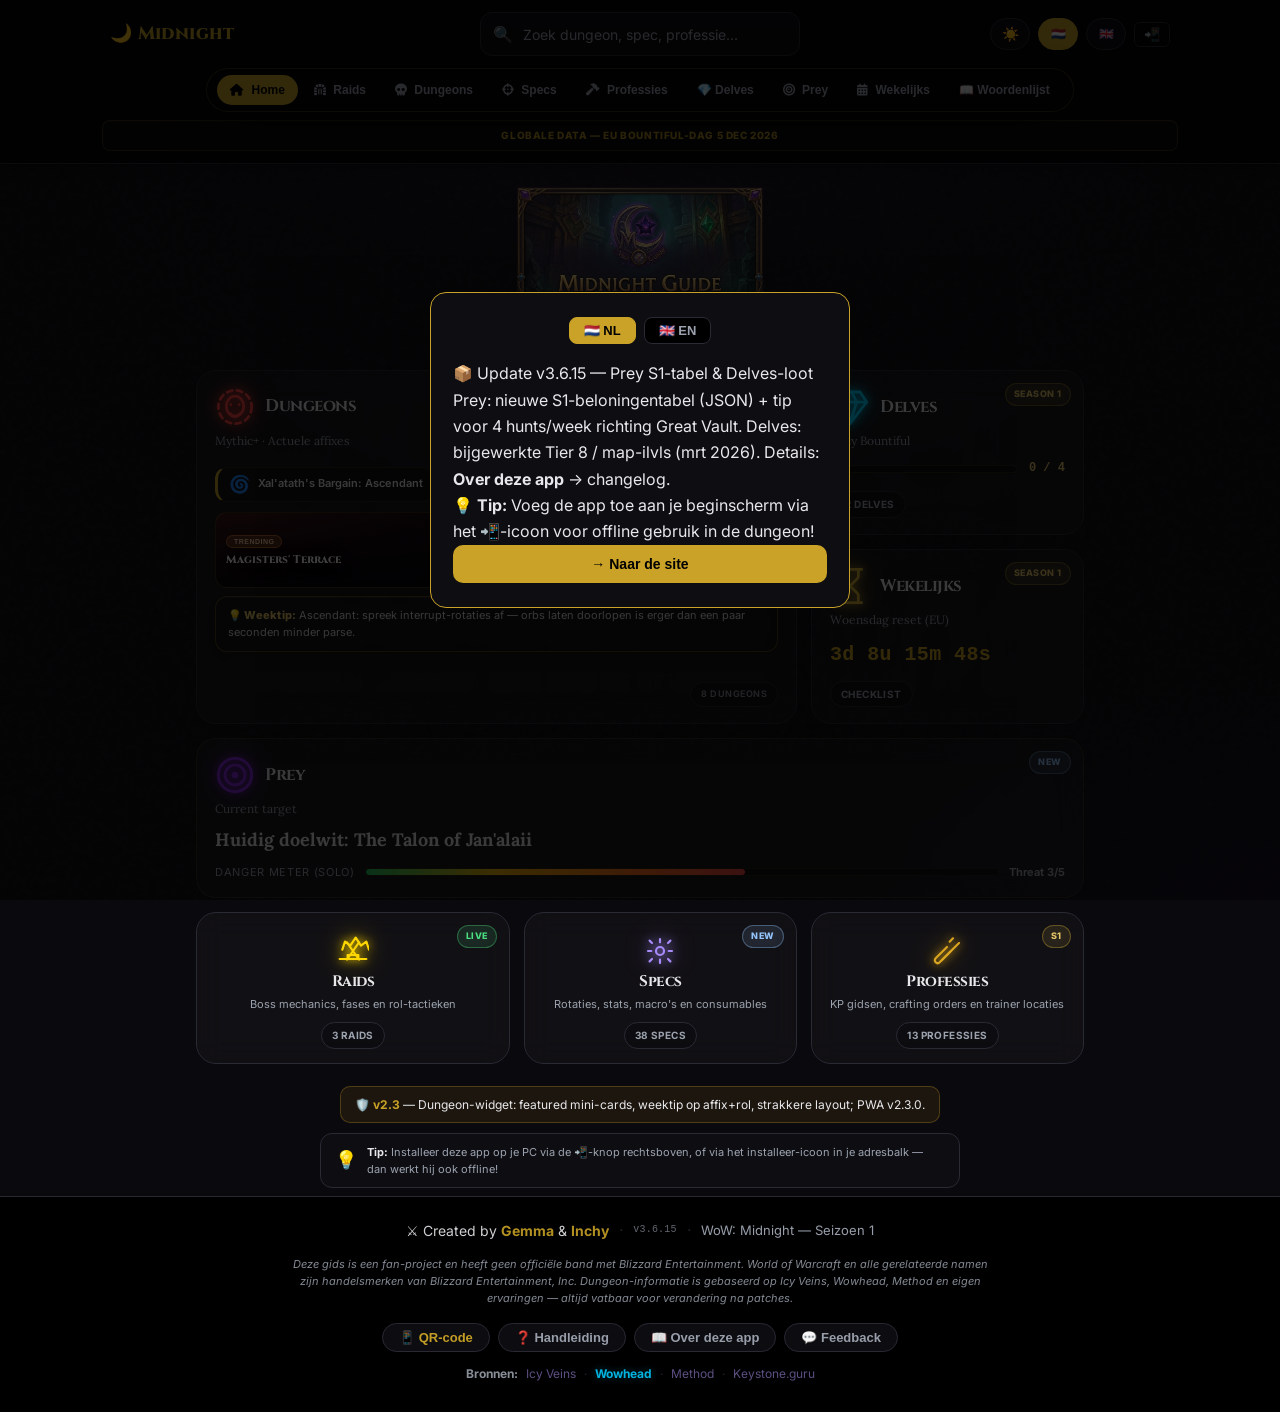
==== index.html @ ebdfad02 "prey en delves update" ====
<!DOCTYPE html>
<html lang="nl">
<head>
<meta charset="UTF-8">
<meta name="viewport" content="width=device-width, initial-scale=1.0">
<meta name="theme-color" content="#050508" id="meta-theme-color">
<title>WoW: Midnight Guide — Season 1</title>
<link rel="manifest" href="manifest.json">
<link rel="icon" href="icons/favicon.ico" type="image/x-icon">
<meta name="mobile-web-app-capable" content="yes">
<meta name="apple-mobile-web-app-capable" content="yes">
<meta name="apple-mobile-web-app-status-bar-style" content="black-translucent">
<meta name="apple-mobile-web-app-title" content="Dungeon Guide">
<link rel="apple-touch-icon" href="icons/icon-192.png">
<link rel="preconnect" href="https://fonts.googleapis.com">
<link rel="preconnect" href="https://fonts.gstatic.com" crossorigin>
<link href="https://fonts.googleapis.com/css2?family=Cinzel:wght@500;600;700&family=Inter:wght@400;500;600;700;800&family=Lora:ital,wght@0,500;0,600;1,500&display=swap" rel="stylesheet">
  <link rel="stylesheet" href="https://cdnjs.cloudflare.com/ajax/libs/font-awesome/6.0.0/css/all.min.css">
  <link rel="stylesheet" href="style.css?v=3.6.15">
  <style>
    /* Mythic BiS / verified consumables: altijd epic-paars (zelfs als DB zeldzaamheid groen/blauw is) */
    .bis-wowhead-track {
      color: #a335ee !important;
      text-shadow: 0 0 8px rgba(163, 53, 238, 0.5) !important;
      font-weight: 800 !important;
      text-decoration: none !important;
    }
    .bis-wowhead-track *:not(img):not(svg):not(video) {
      color: #a335ee !important;
    }
    .bis-table a[data-wowhead],
    .bis-verified-table a[data-wowhead],
    .cons-card--verified a[data-wowhead] {
      color: #a335ee !important;
      text-shadow: 0 0 8px rgba(163, 53, 238, 0.5) !important;
      font-weight: 800 !important;
      text-decoration: none !important;
    }
    /* Tooltip: zeldzame/uncommon titelkleur →zelfde epic (Mythic-track weergave) */
    #wowhead-tooltip .q,
    #wowhead-tooltip .q0,
    #wowhead-tooltip .q1,
    #wowhead-tooltip .q2,
    #wowhead-tooltip .q3 {
      color: #a335ee !important;
    }
  </style>
  <script>const whTooltips = {colorLinks: false, iconizeLinks: false, renameLinks: true};</script>
  <script src="https://wowjs.wowhead.com/widgets/power.js"></script>
</head>
<body>

<!-- PWA Install Modal -->
<div id="pwa-modal" onclick="if(event.target===this)closePwaModal()">
  <div id="pwa-modal-inner">
    <button id="pwa-modal-close" onclick="closePwaModal()">×</button>
    <div id="pwa-modal-title">📲 Installeer als app</div>
    <div id="pwa-modal-sub" id="pwa-modal-sub"></div>
    <div id="pwa-steps"></div>
    <button id="pwa-install-btn" onclick="pwaTrigger()">Installeer</button>
  </div>
</div>

<header id="site-header" class="site-header-sticky site-header-v2">
  <div class="header-inner header-inner-main">
    <a href="#" class="header-logo font-display" onclick="setMode('home');return false">🌙 Midnight</a>
    <div class="header-search-wrap header-search-compact" onclick="openSearch()" role="button" tabindex="0" aria-label="Search">
      <span class="header-search-icon">🔍</span>
      <span class="header-search-placeholder" id="header-search-placeholder">Search dungeon, spec, profession...</span>
    </div>
    <div class="header-actions">
      <button id="back-btn" onclick="goHome()">←</button>
      <button type="button" id="spec-btn" onclick="openSpecModal()">⚙ <span class="spec-btn-text">Kies spec</span></button>
      <button type="button" id="theme-toggle" class="theme-btn" onclick="toggleTheme()" title="Dark / Light" aria-label="Dark / Light theme">☀️</button>
      <button type="button" class="lang-btn active" onclick="setLang('nl')">🇳🇱</button>
      <button type="button" class="lang-btn" onclick="setLang('en')">🇬🇧</button>
      <button type="button" class="pwa-header-btn" id="pwa-header-btn" onclick="openPwaModal()" title="Installeer als app">📲</button>
    </div>
  </div>
  <div class="header-pill-wrap" id="header-pill-wrap">
    <nav class="mode-tabs mode-tabs-pill" id="header-tabs-pill" aria-label="Hoofdmenu">
      <button class="mode-tab active" id="mode-tab-home" onclick="setMode('home')"><span id="tab-lbl-home">🌙 Home</span></button>
      <button class="mode-tab" id="mode-tab-raids" onclick="setMode('raids')"><span id="tab-lbl-raids">🏰 Raids</span></button>
      <button class="mode-tab" id="mode-tab-dungeons" onclick="setMode('dungeons')"><span id="tab-lbl-dungeons">⚔ Dungeons</span></button>
      <button class="mode-tab" id="mode-tab-specs" onclick="setMode('specs')"><span id="tab-lbl-specs">🎯 Specs</span></button>
      <button class="mode-tab" id="mode-tab-professions" onclick="setMode('professions')"><span id="tab-lbl-professions">🔨 Professies</span></button>
      <button class="mode-tab" id="mode-tab-delves" onclick="setMode('delves')"><span id="tab-lbl-delves">💎 Delves</span></button>
      <button class="mode-tab" id="mode-tab-prey" onclick="setMode('prey')"><span id="tab-lbl-prey">🎯 Prey</span></button>
      <button class="mode-tab" id="mode-tab-weekly" onclick="setMode('weekly')"><span id="tab-lbl-weekly">📅 Wekelijks</span></button>
      <button class="mode-tab" id="mode-tab-glossary" onclick="setMode('glossary')"><span id="tab-lbl-glossary">📖 Woordenlijst</span></button>
    </nav>
    <div class="header-sync-badge" id="header-sync-badge" role="status" aria-live="polite"></div>
  </div>
</header>

<main class="app-main-shell" id="app-main-shell">
<!-- ═══ LANDING SCREEN ═══ -->
<div id="landing-screen">
  <div class="landing-stars"></div>
  <div class="landing-hero landing-hero-compact">
    <img id="landing-logo" src="assets/midnight-logo-nl.png" alt="Midnight Guide" class="landing-logo-img landing-logo-mask" loading="lazy" width="320" height="120">
  </div>
  <p class="dashboard-tagline font-display" id="dashboard-tagline">Midnight · Seizoen 1</p>
  <div class="dashboard-bento" id="dashboard-bento">
    <article class="dash-widget dash-w-dungeons lc-dungeons" onclick="setMode('dungeons')" role="button" tabindex="0">
      <span class="status-badge status-badge--live">LIVE</span>
      <div class="dash-widget-head">
        <span class="dash-widget-icon dash-icon-accent-dungeons" aria-hidden="true"><span class="dash-icon-float"><svg class="dash-icon-svg" viewBox="0 0 24 24" fill="none" xmlns="http://www.w3.org/2000/svg"><g stroke="currentColor" stroke-width="1.65" stroke-linecap="round" stroke-linejoin="round"><circle cx="12" cy="12" r="10" stroke-dasharray="3.2 2.8"/><ellipse cx="12" cy="11.5" rx="5.2" ry="6"/><path d="M9.5 10.5h.01M14.5 10.5h.01"/><path d="M9 16c.85 1.15 1.85 1.75 3 1.75s2.15-.6 3-1.75"/></g></svg></span></span>
        <h3 class="dash-widget-title font-display" id="dash-title-dungeons">Dungeons</h3>
      </div>
      <p class="dash-widget-kicker" id="dash-kicker-dungeons">Mythic+ · Actuele affixes</p>
      <div class="dash-affix-chips" id="dash-mplus-affixes"></div>
      <div class="dungeon-quick-access" id="dungeon-quick-access" onclick="event.stopPropagation()" role="presentation"></div>
      <div class="dungeon-weekly-pro-tip-glass" id="dungeon-weekly-pro-tip-wrap" onclick="event.stopPropagation()">
        <p class="dungeon-weekly-pro-tip" id="dungeon-weekly-pro-tip"></p>
      </div>
      <div class="dash-widget-footer-row">
        <span class="dash-widget-cta dash-widget-cta--secondary" id="lc-count-dungeons">8 dungeons</span>
      </div>
    </article>
    <article class="dash-widget dash-w-delves lc-delves" onclick="setMode('delves')" role="button" tabindex="0">
      <span class="status-badge status-badge--season">Season 1</span>
      <div class="dash-widget-head">
        <span class="dash-widget-icon dash-icon-accent-delves" aria-hidden="true"><span class="dash-icon-float"><svg class="dash-icon-svg" viewBox="0 0 24 24" fill="none" xmlns="http://www.w3.org/2000/svg"><path d="M6 3h12l4 6-10 13L2 9l4-6Z" stroke="currentColor" stroke-width="1.65" stroke-linecap="round" stroke-linejoin="round"/><path d="M11 3 8 9l4 13 4-13-3-6M2 9h20" stroke="currentColor" stroke-width="1.65" stroke-linecap="round" stroke-linejoin="round"/></svg></span></span>
        <h3 class="dash-widget-title font-display" id="dash-title-delves">Delves</h3>
      </div>
      <p class="dash-widget-kicker" id="dash-kicker-delves">Daily Bountiful</p>
      <div class="dash-progress-wrap" aria-label="Bountiful keys today">
        <div class="dash-progress-bar"><div class="dash-progress-fill" id="dash-bountiful-fill" style="width:0%"></div></div>
        <div class="dash-progress-label mono" id="dash-bountiful-label">0 / 4</div>
      </div>
      <span class="dash-widget-cta" id="lc-count-delves">12 Delves</span>
    </article>
    <article class="dash-widget dash-w-weekly lc-weekly" onclick="setMode('weekly')" role="button" tabindex="0">
      <span class="status-badge status-badge--season">Season 1</span>
      <div class="dash-widget-head">
        <span class="dash-widget-icon dash-icon-accent-weekly" aria-hidden="true"><span class="dash-icon-float"><svg class="dash-icon-svg" viewBox="0 0 24 24" fill="none" xmlns="http://www.w3.org/2000/svg"><path d="M5 22h14M5 2h14M17 22v-4.17a2 2 0 0 0-.59-1.42L12 12 7.59 16.41A2 2 0 0 0 7 17.83V22M7 2v4.17a2 2 0 0 0 .59 1.42L12 12l4.41-4.41A2 2 0 0 0 17 6.17V2" stroke="currentColor" stroke-width="1.65" stroke-linecap="round" stroke-linejoin="round"/></svg></span></span>
        <h3 class="dash-widget-title font-display" id="dash-title-weekly">Wekelijks</h3>
      </div>
      <p class="dash-widget-kicker" id="dash-kicker-weekly">Woensdag reset (EU)</p>
      <div class="dash-countdown mono" id="dash-weekly-countdown" aria-live="polite">—</div>
      <span class="dash-widget-cta" id="lc-count-weekly">Checklist</span>
    </article>
    <article class="dash-widget dash-w-prey lc-prey" onclick="setMode('prey')" role="button" tabindex="0">
      <span class="status-badge status-badge--new">NEW</span>
      <div class="dash-widget-head">
        <span class="dash-widget-icon dash-icon-accent-prey" aria-hidden="true"><span class="dash-icon-float"><svg class="dash-icon-svg" viewBox="0 0 24 24" fill="none" xmlns="http://www.w3.org/2000/svg"><circle cx="12" cy="12" r="10" stroke="currentColor" stroke-width="1.65"/><circle cx="12" cy="12" r="6" stroke="currentColor" stroke-width="1.65"/><circle cx="12" cy="12" r="2" fill="currentColor" stroke="none"/></svg></span></span>
        <h3 class="dash-widget-title font-display" id="dash-title-prey">Prey</h3>
      </div>
      <p class="dash-widget-kicker" id="dash-kicker-prey">Huidig doelwit</p>
      <div class="dash-prey-target" id="dash-prey-target-name">—</div>
      <div class="dash-prey-meter-wrap">
        <span class="dash-prey-meter-lbl" id="dash-prey-danger-lbl">Dreiging</span>
        <div class="dash-prey-meter"><div class="dash-prey-meter-fill prey-danger-fill" id="dash-prey-danger-fill" style="width:0%"></div></div>
        <span class="dash-prey-meter-val" id="dash-prey-danger-val">—</span>
      </div>
    </article>
    <article class="dash-widget dash-w-link dash-w-raids lc-raids" onclick="setMode('raids')" role="button" tabindex="0">
      <span class="status-badge status-badge--live">LIVE</span>
      <span class="dash-widget-icon sm dash-icon-accent-raids" aria-hidden="true"><span class="dash-icon-float"><svg class="dash-icon-svg" viewBox="0 0 24 24" fill="none" xmlns="http://www.w3.org/2000/svg"><path d="M7.5 18.5 16.5 5.5M16.5 18.5 7.5 5.5" stroke="currentColor" stroke-width="1.45" stroke-linecap="round"/><path d="M2 18h20" stroke="currentColor" stroke-width="1.65" stroke-linecap="round"/><path d="M4 11 6 5l4 3 4-6 4 6 4-3 2 6" stroke="currentColor" stroke-width="1.65" stroke-linecap="round" stroke-linejoin="round"/><path d="M8 18v-3h8v3" stroke="currentColor" stroke-width="1.65" stroke-linecap="round" stroke-linejoin="round"/></svg></span></span>
      <h3 class="dash-widget-title font-display sm" id="lc-title-raids">Raids</h3>
      <p class="dash-widget-desc" id="lc-desc-raids">Boss mechanics</p>
      <span class="dash-widget-cta sm" id="lc-count-raids">3 raids</span>
    </article>
    <article class="dash-widget dash-w-link dash-w-specs lc-specs" onclick="setMode('specs')" role="button" tabindex="0">
      <span class="status-badge status-badge--new">NEW</span>
      <span class="dash-widget-icon sm dash-icon-accent-specs" aria-hidden="true"><span class="dash-icon-float"><svg class="dash-icon-svg" viewBox="0 0 24 24" fill="none" xmlns="http://www.w3.org/2000/svg"><path d="M12 3v2.5M12 18.5V21M4.2 4.2l1.8 1.8M18 18l1.8 1.8M3 12h2.5M18.5 12H21M4.2 19.8l1.8-1.8M18 6l1.8-1.8" stroke="currentColor" stroke-width="1.65" stroke-linecap="round"/><circle cx="12" cy="12" r="3" stroke="currentColor" stroke-width="1.65"/></svg></span></span>
      <h3 class="dash-widget-title font-display sm" id="lc-title-specs">Specs</h3>
      <p class="dash-widget-desc" id="lc-desc-specs">Rotaties &amp; BiS</p>
      <span class="dash-widget-cta sm" id="lc-count-specs">38 specs</span>
    </article>
    <article class="dash-widget dash-w-link dash-w-prof lc-professions" onclick="setMode('professions')" role="button" tabindex="0">
      <span class="status-badge status-badge--season">S1</span>
      <span class="dash-widget-icon sm dash-icon-accent-prof" aria-hidden="true"><span class="dash-icon-float"><svg class="dash-icon-svg" viewBox="0 0 24 24" fill="none" xmlns="http://www.w3.org/2000/svg"><path d="m15 12-8.5 8.5a2.12 2.12 0 1 1-3-3L12 9" stroke="currentColor" stroke-width="1.65" stroke-linecap="round" stroke-linejoin="round"/><path d="M18 9 8 19M21 6l-3 3M16.5 2.5 14 5" stroke="currentColor" stroke-width="1.65" stroke-linecap="round" stroke-linejoin="round"/></svg></span></span>
      <h3 class="dash-widget-title font-display sm" id="lc-title-professions">Professies</h3>
      <p class="dash-widget-desc" id="lc-desc-professions">KP &amp; trainers</p>
      <span class="dash-widget-cta sm" id="lc-count-professions">13 professies</span>
    </article>
  </div>
  <div class="landing-news" id="landing-news">🛡️ <strong>v2.3</strong> — Dungeon-widget: featured mini-cards, weektip op affix+rol; PWA v2.3.0.</div>
  <div class="landing-tip">
    <span class="landing-tip-icon">💡</span>
    <div class="landing-tip-text" id="landing-tip-text"><strong>Tip:</strong> Installeer deze app op je PC via de 📲-knop rechtsboven, of via het installeer-icoon in je adresbalk — dan werkt hij ook offline!</div>
  </div>
  <p class="landing-credits" id="landing-credits">Gemaakt door Inchy & Gemma · WoW: Midnight · Niet officieel</p>
  <div id="home-action-bar">
    <button id="home-qr-btn" onclick="toggleQR()">📱 QR-code</button>
    <button id="home-help-btn" onclick="openHelp()">❓ Handleiding</button>
    <button id="home-about-btn" onclick="openAbout()">📖 Over deze app</button>
    <button id="home-feedback-btn" onclick="openFeedback()">💬 Feedback</button>
  </div>
</div>

<div id="home-screen">
  <div class="hero">
    <div class="hero-eyebrow" id="hero-eyebrow">World of Warcraft: Midnight — Seizoen 1</div>
    <h1 class="hero-title">Dungeon<br><span id="hero-title-span">Gids</span></h1>
    <p class="hero-sub" id="hero-sub">Kies je dungeon — bosses, rollen &amp; routeplanner</p>
  </div>
  <div class="section-label section-label-mplus"><h2 id="s1-label">⚔ Seizoen 1 Mythic+</h2></div>
  <div class="dungeon-grid dungeon-grid-mplus" id="mplus-grid"></div>
  <div class="section-label section-label-normal"><h2 id="norm-label">📖 Alleen Normal</h2></div>
  <div class="dungeon-grid" id="normal-grid"></div>
</div>

<!-- ════════════ PROFESSIONS SCREEN ════════════ -->
<div id="prof-screen" class="section-surface section-surface--amber">
  <div class="prof-hero">
    <div class="prof-hero-title" id="prof-hero-title">Professies — <span>Midnight</span></div>
    <div class="prof-hero-sub" id="prof-hero-sub">Kies een professie om de gids te openen</div>
  </div>
  <div class="prof-grid" id="prof-grid"></div>

  <div id="prof-detail">
    <button class="pdet-back" id="pdet-back-btn" onclick="showProfGrid()">← Terug</button>
    <div class="pdet-header">
      <div class="pdet-icon" id="pdet-icon"></div>
      <div class="pdet-name" id="pdet-name"></div>
      <div class="pdet-meta" id="pdet-meta"></div>
      <div class="pdet-lore" id="pdet-lore"></div>
      <div class="pdet-ratings" id="pdet-ratings"></div>
    </div>
    <div class="pdet-tabs-wrapper"><div class="pdet-tabs">
        <button class="pdet-tab active" id="pdet-tab-guide" onclick="switchProfTab(this,'ptab-guide')" style="display:none;">📖 Gids & KP</button>
        <button class="pdet-tab" onclick="switchProfTab(this,'ptab-trainer')">📍 Trainer</button>
        <button class="pdet-tab" onclick="switchProfTab(this,'ptab-specs')">🌳 Specs</button>
        <button class="pdet-tab" onclick="switchProfTab(this,'ptab-items')">⚒️ Items</button>
        <button class="pdet-tab" onclick="switchProfTab(this,'ptab-orders')">📜 Orders</button>
      </div></div>
    <div class="pdet-panel visible" id="ptab-guide">
          <div id="prof-guide-content" class="prof-guide-container" style="padding: 20px; border-radius: 12px; margin-top: 10px; color: var(--text);"></div>
          <div id="kp-gids-container" style="margin-top: 20px; padding: 0 20px;"></div>
          <div id="kp-bronnen-container" style="margin-top: 20px; padding: 0 20px; margin-bottom: 40px;"></div>
        </div>
      <div class="pdet-panel" id="ptab-trainer"></div>
      <div class="pdet-panel" id="ptab-specs"></div>
      <div class="pdet-panel" id="ptab-items"></div>
      <div class="pdet-panel" id="ptab-orders"></div>
              
      </div>
  </div>
</div>

<div class="specs-screen">
  <div id="spec-grid-view">
    <div style="padding:14px 12px 4px">
      <h2 style="font-family:'Inter', sans-serif;color:var(--gold);font-size:17px;margin-bottom:4px">🎯 Spec Gids</h2>
      <p id="spec-grid-sub" style="font-size:12px;color:var(--muted)">Kies een spec voor rotatie, stats, cooldowns en tips.</p>
    </div>
    <div class="spec-grid" id="spec-grid"></div>
  </div>
  <div class="spec-detail" id="spec-detail-view">
    <div class="spec-hero" id="spec-hero"></div>
    <div class="spec-tabs" id="spec-tab-btns"></div>
    <div id="spec-tab-panels"></div>
  </div>
</div>

<div id="weekly-screen">
  <div class="weekly-header">
    <h2 id="weekly-title">📅 Weekly Checklist</h2>
    <div class="weekly-reset"><span id="weekly-reset-info">Reset elke woensdag · Volgende reset:</span> <span id="weekly-next-reset">—</span></div>
  </div>
  <button class="wat-nu-btn" id="wat-nu-btn" onclick="toggleWatNu()">⚡ Wat doe ik eerst?</button>
  <div class="wat-nu-panel" id="wat-nu-panel"></div>
  <div class="weekly-progress">
    <div class="weekly-progress-bar"><div class="weekly-progress-fill" id="weekly-progress-fill" style="width:0%"></div></div>
    <div class="weekly-progress-label" id="weekly-progress-label">0 / 0</div>
  </div>
  <div id="weekly-list"></div>
  <button class="weekly-reset-btn" onclick="weeklyResetAll()">↺ Alles resetten</button>
</div>
<div id="detail-screen">
  <div class="detail-hero">
    <div class="detail-hero-inner">
      <div class="tldr-block" id="detail-tldr">
        <div class="tldr-label" id="detail-tldr-label">🎯 Sneloverzicht</div>
        <div class="tldr-content" id="d-tldr"></div>
      </div>
      <div class="detail-eyebrow" id="d-eyebrow"></div>
      <h2 class="detail-title" id="d-title"></h2>
      <div class="detail-meta" id="d-meta"></div>
      <p class="detail-lore" id="d-lore"></p>
    </div>
  </div>
  <div class="tabs-wrap">
    <div class="tabs">
      <button class="tab-btn active" id="tab-btn-overview" onclick="switchTab('overview',event)">Overzicht</button>
      <button class="tab-btn" id="tab-btn-bosses" onclick="switchTab('bosses',event)">Bosses</button>
      <button class="tab-btn" id="tab-btn-route" onclick="switchTab('route',event)">Routeplanner</button>
    </div>
  </div>
  <div id="tab-overview" class="tab-content active"><div class="content-wrap" id="overview-content"></div></div>
  <div id="tab-bosses"   class="tab-content"><div class="content-wrap" id="bosses-content"></div></div>
  <div id="tab-route"    class="tab-content"><div class="content-wrap" id="route-content"></div></div>
</div>


<div id="raids-screen">
  <div class="content-wrap" style="padding-top:12px">
    <div class="raids-hero">
      <div class="raids-hero-title">🏰 Raids</div>
      <div class="raids-hero-sub" id="raids-hero-sub">Season 1 — Midnight</div>
    </div>
    <div id="raids-content"></div>
  </div>
</div>

<!-- ══ DELVES SCREEN ══ -->
<div id="delves-screen" style="display:none">
  <div class="content-wrap section-surface section-surface--azure" style="padding-top:12px;padding-bottom:48px;max-width:900px;margin:0 auto">
    <div id="delves-content"></div>
  </div>
</div>

<!-- ══ GLOSSARY SCREEN ══ -->

  <!-- 🎯🎯🎯 PREY SCREEN 🎯🎯🎯 -->
  <div id="prey-screen" class="prey-screen-shell section-surface section-surface--void" style="display:none">
    <div class="prof-guide-container prey-guide-panel">
      <h2 style="font-family: 'Inter', sans-serif; color: var(--gold); text-align: center; margin-bottom: 8px; font-size: clamp(20px, 5vw, 28px);" id="prey-title">Het Prey Systeem</h2>
      <p id="prey-reset-countdown" class="prey-reset-countdown" aria-live="polite"></p>
      <p style="font-size: 14px; margin-bottom: 20px; text-align: center; color: var(--text);" id="prey-intro">Jaag op de gevaarlijkste doelwitten in Midnight. Een compleet stappenplan voor deze nieuwe solo-vriendelijke endgame activiteit.</p>

      <div id="prey-content"></div>
    </div>
  </div>
  
<div id="glossary-screen">
  <div class="content-wrap" style="padding-top:12px;padding-bottom:48px">
    <div class="affixes-hero">
      <div class="affixes-hero-title">📖 <span id="glossary-title">Woordenlijst</span></div>
      <div class="affixes-hero-sub" id="glossary-sub">WoW-begrippen uitgelegd voor beginners</div>
    </div>
    <div id="glossary-content"></div>
  </div>
</div>

</main>

<!-- ══ DATA FILES ══ -->
<script src="data/delves.js?v=3.6.15" defer></script>
<!-- Season 1 dungeons (split files) -->
<script src="data/dungeons/s1/windrunner_spire.js" defer></script>
<script src="data/dungeons/s1/magisters_terrace.js" defer></script>
<script src="data/dungeons/s1/maisara_caverns.js" defer></script>
<script src="data/dungeons/s1/nexus_point_xenas.js" defer></script>
<script src="data/dungeons/s1/algethar_academy.js" defer></script>
<script src="data/dungeons/s1/pit_of_saron.js" defer></script>
<script src="data/dungeons/s1/seat_of_the_triumvirate.js" defer></script>
<script src="data/dungeons/s1/skyreach.js" defer></script>
<script src="data/dungeons/s1/murder_row.js" defer></script>
<script src="data/dungeons/s1/the_blinding_vale.js" defer></script>
<script src="data/dungeons/s1/den_of_nalorakk.js" defer></script>
<script src="data/dungeons/s1/voidscar_arena.js" defer></script>
<script src="data/dungeons/s1/dungeons_bundle.js" defer></script>
<script src="data/dungeons/s1/season1_shared.js" defer></script>
<script src="data/raids/dreamrift.js" defer></script>
<script src="data/raids/voidspire.js" defer></script>
<script src="data/raids/march_on_queldanas.js" defer></script>
<script src="data/professions/skinning.js" defer></script>
<script src="data/professions/leatherworking.js" defer></script>
<script src="data/professions/mining.js" defer></script>
<script src="data/professions/herbalism.js" defer></script>
<script src="data/professions/alchemy.js" defer></script>
<script src="data/professions/blacksmithing.js" defer></script>
<script src="data/professions/enchanting.js" defer></script>
<script src="data/professions/engineering.js" defer></script>
<script src="data/professions/inscription.js" defer></script>
<script src="data/professions/jewelcrafting.js" defer></script>
<script src="data/professions/tailoring.js" defer></script>
<script src="data/professions/kp_sources.js" defer></script>
<script src="data/professions/kp_data.js" defer></script>
<script src="data/affixes.js" defer></script>
<script src="data/preyData.js?v=3.6.15" defer></script>
<script src="data/preyTargets.js?v=3.6.15" defer></script>
<script src="js/preyRotation.js?v=3.6.15" defer></script>
<script src="data/prey-day-ensure.js?v=3.6.15" defer></script>
<script src="data/help.js?v=3.6.15" defer></script>
<script src="data/specs/cons_bis_data.js" defer></script>
<script src="data/specs/bm_hunter.js" defer></script>
<script src="data/specs/mm_hunter.js" defer></script>
<script src="data/specs/ret_paladin.js" defer></script>
<script src="data/specs/frost_mage.js" defer></script>
<script src="data/specs/frost_dk.js" defer></script>
<script src="data/specs/arms_warrior.js" defer></script>
<script src="data/specs/fury_warrior.js" defer></script>
<script src="data/specs/havoc_dh.js" defer></script>
  <script src="data/specs/devourer_dh.js" defer></script>
<script src="data/specs/shadow_priest.js" defer></script>
<script src="data/specs/elemental_shaman.js" defer></script>
<script src="data/specs/balance_druid.js" defer></script>
<script src="data/specs/feral_druid.js" defer></script>
<script src="data/specs/guardian_druid.js" defer></script>
<script src="data/specs/restoration_druid.js" defer></script>
<script src="data/specs/affliction_warlock.js" defer></script>
<script src="data/specs/demonology_warlock.js" defer></script>
<script src="data/specs/destruction_warlock.js" defer></script>
<script src="data/specs/assassination_rogue.js" defer></script>
<script src="data/specs/outlaw_rogue.js" defer></script>
<script src="data/specs/subtlety_rogue.js" defer></script>
<script src="data/specs/brewmaster_monk.js" defer></script>
<script src="data/specs/mistweaver_monk.js" defer></script>
<script src="data/specs/windwalker_monk.js" defer></script>
<script src="data/specs/survival_hunter.js" defer></script>
<script src="data/specs/holy_paladin.js" defer></script>
<script src="data/specs/protection_paladin.js" defer></script>
<script src="data/specs/arcane_mage.js" defer></script>
<script src="data/specs/fire_mage.js" defer></script>
<script src="data/specs/blood_dk.js" defer></script>
<script src="data/specs/unholy_dk.js" defer></script>
<script src="data/specs/protection_warrior.js" defer></script>
<script src="data/specs/vengeance_dh.js" defer></script>
<script src="data/specs/discipline_priest.js" defer></script>
<script src="data/specs/holy_priest.js" defer></script>
<script src="data/specs/enhancement_shaman.js" defer></script>
<script src="data/specs/restoration_shaman.js" defer></script>
<script src="data/specs/devastation_evoker.js" defer></script>
<script src="data/specs/preservation_evoker.js" defer></script>
<script src="data/specs/augmentation_evoker.js" defer></script>
<script src="data/specs.js?v=3.6.15" defer></script>
<script src="data/midnight_bis_item_ids.js?v=3.6.15" defer></script>
<script src="data/specs/universal_bis_attach.js?v=3.6.15" defer></script>
<script src="data/professions/cooking.js" defer></script>
<script src="data/professions/fishing.js" defer></script>
<script src="js/constants.js?v=3.6.15" defer></script>
<script src="js/ui.js?v=3.6.15" defer></script>

<!-- ══ APP ══ -->
<script src="js/app.js?v=3.6.15" defer></script>

<footer id="site-footer">
  <div class="footer-inner">
    <div class="footer-credits">
      <span class="footer-made">⚔ Created by <strong>Gemma</strong> &amp; <strong>Inchy</strong></span>
      <span class="footer-dot">·</span>
      <span class="footer-version footer-version-display" id="version-display" aria-label="App version"></span>
      <span class="footer-dot">·</span>
      <span class="footer-version" id="footer-season">WoW: Midnight — Seizoen 1</span>
    </div>
    <div class="footer-disclaimer" id="footer-disclaimer">
      Deze gids is een fan-project en heeft geen officiële band met Blizzard Entertainment.
      World of Warcraft en alle gerelateerde namen zijn handelsmerken van Blizzard Entertainment, Inc.
      Dungeon-informatie is gebaseerd op Icy Veins, Wowhead, Method en eigen ervaringen —
      altijd vatbaar voor verandering na patches.
    </div>
    <div id="footer-btn-row">
      <button id="qr-btn" onclick="toggleQR()">📱 QR-code</button>
      <button id="help-btn" onclick="openHelp()">❓ Handleiding</button>
      <button id="about-btn" onclick="openAbout()">📖 Over deze app</button>
      <button id="feedback-btn" onclick="openFeedback()">💬 Feedback</button>
    </div>
    <div id="qr-popup">
      <div id="qr-canvas"></div>
      <div id="qr-url"></div>
      <span id="qr-close" onclick="toggleQR()">× sluiten</span>
    </div>
    <div class="footer-sources">
      <span id="footer-sources-label">Bronnen:</span>
      <a href="https://www.icy-veins.com" target="_blank">Icy Veins</a>
      <span>·</span>
      <a href="https://www.wowhead.com" target="_blank">Wowhead</a>
      <span>·</span>
      <a href="https://www.method.gg" target="_blank">Method</a>
      <span>·</span>
      <a href="https://keystone.guru" target="_blank">Keystone.guru</a>
    </div>
  </div>
</footer>

<div id="help-modal" onclick="if(event.target===this)closeHelp()">
  <div id="help-box">
    <h2 id="help-title">📖 Handleiding</h2>
    <div id="help-tab-bar" class="help-tab-bar" role="tablist" aria-label="Help"></div>
    <div id="help-tab-panels"></div>
    <button id="help-close" onclick="closeHelp()">✕ Sluiten</button>
  </div>
</div>

<div id="about-modal" onclick="if(event.target===this)closeAbout()">
  <div id="about-inner">
    <div id="about-header">
      <span id="about-title">⚔ Over deze app</span>
      <button id="about-close-x" onclick="closeAbout()">×</button>
    </div>
    <div id="about-content">
      <!-- rendered by renderAboutContent() -->
    </div>
  </div>
</div>

<div id="delve-detail-modal" onclick="if(event.target===this)closeDelveDetail()">
  <div id="delve-detail-inner">
    <div id="delve-detail-header">
      <span id="delve-detail-title"></span>
      <button id="delve-detail-close" onclick="closeDelveDetail()">×</button>
    </div>
    <div id="delve-detail-content"></div>
    <a id="delve-detail-wowhead" href="#" target="_blank" class="delves-delve-link">→ Wowhead</a>
  </div>
</div>

<div id="prey-detail-modal" onclick="if(event.target===this)closePreyDetail()" class="prey-modal">
  <div id="prey-detail-inner">
    <div id="prey-detail-header">
      <span id="prey-detail-title"></span>
      <button id="prey-detail-close" onclick="closePreyDetail()">×</button>
    </div>
    <div id="prey-detail-content"></div>
  </div>
</div>

<div id="spec-modal" onclick="if(event.target===this)closeSpecModal()">
  <div id="spec-modal-inner">
    <div id="spec-modal-header">
      <div>
        <div id="spec-modal-title">Choose your spec</div>
        <div id="spec-modal-subtitle">We'll adjust spell names to match your class</div>
      </div>
      <button id="spec-close-x" onclick="closeSpecModal()">×</button>
    </div>
    <div id="spec-class-grid" class="spec-class-grid"></div>
    <button id="spec-reset-btn" onclick="clearSpec()">× Clear spec</button>
  </div>
</div>

<!-- Dev Banner -->
<div id="dev-banner">
  <div id="dev-banner-inner">
    <div id="dev-banner-langs">
      <button class="dbn-lang" onclick="setBannerLang('nl')">🇳🇱 NL</button>
      <button class="dbn-lang" onclick="setBannerLang('en')">🇬🇧 EN</button>
    </div>
    <div id="dbn-title"></div>
    <div id="dbn-body"></div>
    <div id="dbn-tip"></div>
    <button id="dev-banner-close" onclick="closeBanner()">→ Naar de site</button>
  </div>
</div>

<!-- Feedback Modal -->
<div id="feedback-modal" onclick="if(event.target===this)closeFeedback()">
  <div id="feedback-inner">
    <button class="modal-close-x" onclick="closeFeedback()">×</button>
    <div id="feedback-title">💬 Feedback</div>
    <div id="feedback-sub"></div>
    <div style="margin-top:10px;display:flex;flex-direction:column;gap:8px">
      <a id="feedback-gh" href="https://docs.google.com/forms/d/e/1FAIpQLSe-KFixsrFQnFHYp12E9v4z-xWqpRuULSUYf58oOs8X85E6rQ/viewform" target="_blank" style="display:block;text-align:center;background:var(--gold);color:#000;padding:10px 18px;border-radius:8px;font-weight:700;text-decoration:none">📝 Feedback formulier (geen account nodig)</a>
      <a href="https://github.com/Huijting/midnight_guide/issues/new?title=Feedback" target="_blank" style="display:block;text-align:center;background:var(--panel);border:1px solid var(--border);color:var(--muted);padding:9px 18px;border-radius:8px;font-weight:700;text-decoration:none">🐙 GitHub issue (voor techneuten)</a>
    </div>
  </div>
</div><!-- ══════════════════════════════════════════ SEARCH OVERLAY ══ -->
<div id="search-overlay" class="search-overlay" onclick="closeSearchIfBg(event)">
  <div class="search-modal">
    <div class="search-input-row">
      <span class="search-icon-lbl">🔍</span>
      <input id="search-input" type="text" class="search-input" placeholder="Zoek dungeon, spec, professie..." autocomplete="off" oninput="doSearch(this.value)" onkeydown="searchKeyNav(event)">
      <button class="search-close-btn" onclick="closeSearch()">✕</button>
    </div>
    <div id="search-results" class="search-results"></div>
  </div>
</div>



  <div id="toast-notification" style="position:fixed; bottom:80px; left:50%; transform:translateX(-50%); background:var(--accent); color:#fff; padding:10px 20px; border-radius:8px; font-weight:bold; opacity:0; transition:opacity 0.3s; z-index:1001; pointer-events:none;">Gekopieerd!</div>
  <button id="back-to-top" onclick="window.scrollTo({top: 0, behavior: 'smooth'})" style="display:none; position:fixed; bottom:20px; right:20px; z-index:1000; background:var(--gold); color:#000; border:none; border-radius:50%; width:40px; height:40px; font-size:20px; cursor:pointer; box-shadow:0 4px 10px rgba(0,0,0,0.5); align-items:center; justify-content:center;">↑</button>
</body>
</html>
---- style.css ----
:root {
  /* ═══ VOID/MIDNIGHT STRICT DARK MODE ═══ */
  --tag-gear-bg:#2a1f00; --tag-gear-fg:#e8c040;
  --tag-rep-bg:#0a2a15; --tag-rep-fg:#3db86a;
  --tag-currency-bg:#0a1a2a; --tag-currency-fg:#6b9ef7;
  --tag-crafting-bg:#1a0f2a; --tag-crafting-fg:#a78bfa;
  --weekly-check-tick:#000;
  
  --bg: #0a090d;
  --font-display: 'Cinzel', Georgia, 'Times New Roman', serif;
  --deep: #000000;
  --panel: #0d0d12;
  --border: #2a2a35;
  
  --gold: #c9a227;
  --gold2: #e5c568;
  --accent: #6b5b95;
  
  --mplus:#d4a84b; --normal:#7a8aa8;
  --tank:#4a90d9; --heal:#3db86a; --dps:#e04060;
  /* WoW class colors (UI accents) */
  --class-deathknight: #c41f3b;
  --class-demonhunter: #a330c9;
  --class-druid: #ff7d0a;
  --class-evoker: #33937f;
  --class-hunter: #abd473;
  --class-mage: #3fc7eb;
  --class-monk: #00ff96;
  --class-paladin: #f48cba;
  --class-priest: #d6d6ff;
  --class-rogue: #fff569;
  --class-shaman: #0070de;
  --class-warlock: #8787ed;
  --class-warrior: #c79c6e;
  
  --text: #e8e8ec;
  --muted: #9ca3af;
  --silver: #b8b8c0;
  
  --head-bg: rgba(5, 5, 8, 0.97);
  --tab-bg: rgba(5, 5, 8, 0.98);
  --boss-hdr: #0a0a10;
  --boss-desc-bg: rgba(0,0,0,0.4);
  --boss-desc-col: #9ca3af;
  --tank-bg: rgba(74,144,217,0.08); --heal-bg: rgba(61,184,106,0.08); --dps-bg: rgba(224,64,96,0.08);
  --tip-bg: rgba(201, 162, 39, 0.08);
  --info-bg: var(--panel);
  --route-bg: var(--deep);
  
  --parchment-texture: none;
  --void-glow: 0 0 12px rgba(107, 91, 149, 0.2);
  --spacing: 1.5rem;
  --content-max: 1100px;
  --immersive-card-radius: 20px;
  --grid-gap-immersive: 20px;
  --prey-void-purple: #8a2be2;
  --delve-azure: #00d2ff;
  --prof-amber-glow: #f39c12;
  --danger-red: rgba(200, 50, 50, 0.42);
  --danger-red-border: rgba(255, 100, 100, 0.55);
}

  /* Light theme — toggled via body.light + localStorage theme */
  body.light {
    --weekly-check-tick: #111;
    --bg: #eef0f4;
    --deep: #e2e5ec;
    --panel: #ffffff;
    --border: #c5cad6;
    --gold: #7a6218;
    --gold2: #9a7f22;
    --accent: #5a4a78;
    --mplus: #a67c1a;
    --normal: #5c6b82;
    --tank: #2d6fb8;
    --heal: #2a9d5c;
    --dps: #c42d4a;
    --text: #12141a;
    --muted: #5c6370;
    --silver: #4a5060;
    --head-bg: rgba(255, 255, 255, 0.94);
    --tab-bg: rgba(248, 249, 252, 0.98);
    --boss-hdr: #f0f2f6;
    --boss-desc-bg: rgba(0, 0, 0, 0.05);
    --boss-desc-col: #4b5568;
    --tank-bg: rgba(74, 144, 217, 0.12);
    --heal-bg: rgba(61, 184, 106, 0.12);
    --dps-bg: rgba(224, 64, 96, 0.1);
    --tip-bg: rgba(180, 145, 40, 0.14);
    --info-bg: var(--panel);
    --route-bg: var(--deep);
    --void-glow: 0 0 10px rgba(90, 74, 120, 0.15);
  }

  /* Light mode — fix hardcoded “dark UI” surfaces & contrast */
  body.light .spec-hero {
    background: linear-gradient(135deg, #faf6ec, #eef1fa);
  }
  body.light .floor-tab-btn {
    background: var(--panel);
    border-color: var(--border);
    color: var(--muted);
  }
  body.light .floor-tab-btn:hover {
    background: var(--deep);
    color: var(--text);
  }
  body.light .floor-tab-btn.active {
    color: #1a1a22;
  }
  body.light #feedback-text {
    background: var(--deep);
  }
  body.light .bis-table-wowhead thead {
    background: var(--deep);
    color: var(--text);
    border-bottom: 1px solid var(--border);
  }
  body.light .kg-open-btn {
    background: linear-gradient(135deg, #e8ecf8, #dce4f4);
    border-color: rgba(45, 90, 158, 0.35);
    color: #1e4a8c;
  }
  body.light .kg-open-btn:hover {
    background: linear-gradient(135deg, #dce6fc, #d0daf8);
    color: #143a72;
    border-color: rgba(45, 90, 158, 0.55);
  }
  body.light .kg-open-btn .kg-sub {
    color: #3d5fa8;
  }
  body.light .map-legend {
    background: rgba(0, 0, 0, 0.04);
  }
  body.light .macro-code {
    background: var(--deep);
    color: #0f3d66;
    border-color: var(--border);
  }
  body.light .route-notice-link:hover {
    color: var(--text);
  }
  body.light .weekly-header h2 {
    text-shadow: none;
    animation: none;
  }
  body.light .rot-table td,
  body.light .stat-row,
  body.light .res-table td,
  body.light .bis-table td {
    border-bottom-color: var(--border);
  }
  body.light .bis-table-wowhead tbody tr {
    border-bottom-color: var(--border);
  }
  body.light .bis-table-wowhead tbody tr:hover {
    background: rgba(0, 0, 0, 0.03);
  }
  body.light .bis-version-tooltip {
    background: linear-gradient(180deg, #f6f7fb, #eceef4);
    border-color: var(--border);
    color: var(--text);
    box-shadow: 0 4px 20px rgba(0, 0, 0, 0.12);
  }
  body.light .delves-daily-keys-summary {
    color: #5a3d7a;
    text-shadow: none;
  }

  *,*::before,*::after{box-sizing:border-box;margin:0;padding:0}
  body{background:var(--bg);color:var(--text);font-family:'Inter',-apple-system,'Segoe UI',Helvetica,Arial,sans-serif;font-size:16px;line-height:1.65;min-height:100vh;overflow-x:hidden;transition:background-color .3s ease,color .3s ease,border-color .3s ease;-webkit-font-smoothing:antialiased;display:flex;flex-direction:column}
  .app-main-shell{flex:1 0 auto;width:100%;display:flex;flex-direction:column;min-width:0}

  
  /* Glassmorphism Panels */
  .dungeon-card, .prof-card, .weekly-progress, .weekly-cat-header, .vr-card, .role-panel, .boss-card, #spec-modal-inner, #pwa-modal-inner, #help-modal-inner, #about-modal-inner, .search-results, .wat-nu-panel {
    backdrop-filter: blur(12px);
    -webkit-backdrop-filter: blur(12px);
    box-shadow: 0 8px 32px rgba(0, 0, 0, 0.3);
  }

  /* ── HEADER (Sticky, Clean) ── */
  #site-header{position:sticky;top:0;z-index:100;background:var(--head-bg);backdrop-filter:blur(20px);-webkit-backdrop-filter:blur(20px);border-bottom:1px solid var(--border);box-shadow:0 2px 12px rgba(0,0,0,.4);display:flex;flex-direction:column;align-items:stretch;transition:background-color .3s ease,border-color .3s ease}
  .header-inner{max-width:var(--content-max);margin:0 auto;padding:12px 20px;display:flex;align-items:center;gap:12px;flex-wrap:wrap;width:100%;transition:background-color .3s ease}
  @media (min-width: 769px) {
    .header-inner{flex-wrap:nowrap}
    .header-inner.header-inner-main{
      display:grid;
      grid-template-columns:1fr minmax(160px,min(320px,36vw)) 1fr;
      align-items:center;
      column-gap:14px;
    }
    .header-inner-main .header-logo{justify-self:start}
    .header-inner-main .header-search-wrap{
      justify-self:center;
      width:100%;
      max-width:320px;
      flex:none;
    }
    .header-inner-main .header-actions{justify-self:end}
  }
  .header-logo{font-size:18px;font-weight:800;color:var(--gold);text-decoration:none;white-space:nowrap;letter-spacing:.02em;flex-shrink:0}
  .header-logo:hover{color:var(--gold2)}
  .header-search-wrap{flex:1;min-width:160px;max-width:min(420px,100%);display:flex;align-items:center;gap:10px;background:var(--panel);border:1px solid var(--border);border-radius:10px;padding:10px 14px;cursor:pointer;transition:border-color .2s}
  .header-search-wrap:hover{border-color:var(--gold)}
  .header-search-icon{font-size:16px;opacity:.7}
  .header-search-placeholder{font-size:14px;color:var(--muted);flex:1}
  .header-actions{display:flex;align-items:center;gap:8px;flex-shrink:0}
  .header-tabs-wrap{padding:0 20px 10px;border-top:1px solid var(--border);margin-top:-1px;max-width:var(--content-max);margin-left:auto;margin-right:auto;display:flex;align-items:center;min-height:48px;transition:border-color .3s ease,background-color .3s ease}
  .header-pill-wrap{display:flex;flex-direction:column;align-items:center;justify-content:center;gap:8px;padding:0 12px 12px;margin:0 auto;max-width:var(--content-max);width:100%;box-sizing:border-box;position:relative;z-index:2}
  /* Dark default: zelfde “nacht”-UI als header/panel — geen lichte strook */
  .header-sync-badge{display:block;width:100%;max-width:var(--content-max);text-align:center;font-size:10px;font-weight:800;letter-spacing:.06em;text-transform:uppercase;padding:6px 10px;border-radius:8px;box-sizing:border-box;background:rgba(10,9,14,.92);border:1px solid rgba(201,162,39,.22);color:var(--gold);box-shadow:inset 0 1px 0 rgba(255,255,255,.04)}
  body.light .header-sync-badge{background:linear-gradient(90deg,rgba(180,140,40,.16),rgba(80,140,220,.1));border-color:rgba(140,110,30,.32);color:var(--gold2);box-shadow:none}
  .header-search-compact{flex:1;min-width:120px;max-width:min(280px,100%);padding:8px 12px;border-radius:12px}
  @media(min-width:769px){.header-inner-main{flex-wrap:nowrap;align-items:center}}
  .site-header-v2{border-bottom:1px solid var(--border);box-shadow:0 4px 24px rgba(0,0,0,.35)}
  #back-btn{display:none;background:none;border:1px solid var(--border);color:var(--gold);font-size:13px;font-weight:700;padding:6px 14px;border-radius:8px;cursor:pointer;white-space:nowrap;flex-shrink:0}
  #back-btn:hover{background:var(--gold);color:var(--bg)}
  @media(max-width:768px){
    .header-inner{padding:10px 14px;gap:10px;align-items:center}
    .header-logo{order:0}
    .header-actions{order:1;margin-left:auto;flex-shrink:0}
    .header-search-wrap{order:2;flex-basis:100%;max-width:none;min-width:0}
    .pwa-header-btn{display:none}
    #spec-btn .spec-btn-text{display:none}
  }
  @media(max-width:600px){
    .header-search-wrap{min-width:140px}
    .header-search-placeholder{font-size:13px}
    .mode-tab{font-size:11px;padding:4px 9px}
  }

  /* ── LANG + THEME TOGGLES ── */
  .header-controls{display:flex;align-items:center;gap:6px;flex-shrink:0}
/* PWA Install Banner */
  /* PWA install modal */
  #pwa-modal{display:none;position:fixed;inset:0;background:rgba(0,0,0,.7);z-index:1400;align-items:center;justify-content:center;padding:20px}
  #pwa-modal.open{display:flex}
  #pwa-modal-inner{background:var(--panel);border:1px solid var(--border);border-radius:16px;padding:28px 24px;max-width:420px;width:100%;position:relative}
  #pwa-modal-title{font-family:'Inter', sans-serif;font-size:16px;color:var(--gold);margin-bottom:6px}
  #pwa-modal-sub{font-size:13px;color:var(--muted);margin-bottom:20px;line-height:1.5}
  .pwa-step{background:rgba(255,255,255,.04);border:1px solid var(--border);border-radius:8px;padding:10px 14px;font-size:13px;color:var(--text);line-height:1.6;margin-bottom:8px}
  .pwa-step strong{color:var(--gold)}
  #pwa-install-btn{display:none;background:var(--gold);color:#000;border:none;padding:10px;border-radius:8px;font-size:14px;font-weight:700;cursor:pointer;width:100%;margin-top:8px}
  #pwa-install-btn:hover{opacity:.85}
  #pwa-modal-close{position:absolute;top:12px;right:14px;background:none;border:none;color:var(--muted);font-size:20px;cursor:pointer;line-height:1}
  .pwa-header-btn{background:none;border:1px solid var(--border);color:var(--muted);font-size:13px;padding:4px 9px;border-radius:6px;cursor:pointer;transition:all .2s}
  .pwa-header-btn:hover{border-color:var(--gold);color:var(--gold)}
  .lang-btn,.theme-btn{background:var(--panel);border:1px solid var(--border);border-radius:16px;padding:4px 10px;min-height:32px;min-width:40px;font-size:12px;line-height:1;cursor:pointer;color:var(--text);transition:background-color .3s ease,color .3s ease,border-color .3s ease;white-space:nowrap;flex-shrink:0;box-sizing:border-box;display:inline-flex;align-items:center;justify-content:center;-webkit-tap-highlight-color:transparent}
  #theme-toggle.theme-btn{font-size:14px;padding:4px 10px}
  .lang-btn.active{background:var(--gold);color:#000;border-color:var(--gold);font-weight:700}
  .lang-btn:hover:not(.active){border-color:var(--gold)}
  .theme-btn:hover{border-color:var(--gold);color:var(--gold2)}

  /* ── INSTALL BANNER ── */


  /* ── HOME ── */
  #home-screen{position:relative;z-index:1}
  .hero{text-align:center;padding:36px 16px 24px;background:linear-gradient(180deg,rgba(80,40,160,.10) 0%,transparent 100%)}
  .hero-eyebrow{font-size:10px;letter-spacing:.2em;color:var(--accent);text-transform:uppercase;margin-bottom:6px;font-weight:700}
  .hero-title{font-family:var(--font-display),Georgia,serif;font-size:clamp(24px,7vw,50px);font-weight:900;color:var(--text);line-height:1.1;margin-bottom:5px}
  .hero-title span{color:var(--gold)}
  .hero-sub{color:var(--muted);font-size:15px}
  .section-label{max-width:var(--content-max);margin:32px auto 12px;padding:0 24px;display:flex;align-items:center;gap:10px}
  .section-label h2{font-size:11px;font-weight:700;letter-spacing:.15em;color:var(--muted);text-transform:uppercase;white-space:nowrap}
  .section-label::after{content:'';flex:1;height:1px;background:var(--border)}
  .section-label-mplus{margin-top:20px;margin-bottom:16px}
  .section-label-mplus h2{font-size:12px;letter-spacing:.12em;color:var(--gold2)}
  .section-label-normal{margin-top:28px}
  .dungeon-grid-mplus{padding-bottom:28px}
  .raid-card-badges{display:flex;flex-wrap:wrap;gap:6px;align-items:center;margin-bottom:2px}
  .badge-open-now{background:rgba(74,222,128,0.15)!important;color:#4ade80!important;border:1px solid rgba(74,222,128,0.35)!important;font-size:10px!important;font-weight:800!important;letter-spacing:.08em!important}
  .overview-affix-block{margin:20px 0 8px;padding:14px 16px;background:var(--info-bg);border:1px solid var(--border);border-radius:10px}
  .overview-affix-title{font-size:13px;font-weight:800;color:var(--gold2);margin:0 0 4px;letter-spacing:.04em}
  .overview-affix-sub{font-size:12px;color:var(--muted);margin:0 0 12px;line-height:1.4}
  .overview-affix-row{padding:10px 0 12px;border-bottom:1px solid var(--border)}
  .overview-affix-row:last-child{border-bottom:none;padding-bottom:0}
  .overview-affix-head{display:flex;align-items:flex-start;gap:10px;margin-bottom:6px}
  .overview-affix-icon{font-size:22px;line-height:1}
  .overview-affix-meta{flex:1;min-width:0}
  .overview-affix-level-name{font-size:14px;font-weight:700;color:var(--text);line-height:1.35}
  .overview-affix-level{color:var(--muted);font-weight:600;margin-right:4px}
  .overview-affix-name{color:var(--text)}
  .overview-affix-badge{display:inline-block;margin-top:4px;font-size:9px;font-weight:800;letter-spacing:.1em;padding:2px 6px;border-radius:4px;background:rgba(255,255,255,.06);color:var(--muted)}
  .overview-affix-what{font-size:13px;color:var(--text);margin:0 0 6px;line-height:1.5;opacity:.95}
  .overview-affix-dungeon-tip{font-size:12px;color:var(--gold);line-height:1.45;padding:8px 10px;background:rgba(200,168,75,.08);border-radius:6px;border-left:2px solid var(--gold)}
  .overview-affix-boss-wrap{margin-top:14px;padding-top:14px;border-top:1px solid var(--border)}
  .overview-affix-boss-tip{background:rgba(139,92,246,.08);border:1px solid rgba(167,139,250,.28);border-radius:10px;padding:10px 12px;margin-bottom:8px}
  .overview-affix-boss-title{font-size:12px;font-weight:800;color:#c4b5fd;margin:0 0 6px;letter-spacing:.04em}
  .overview-affix-boss-tip p{margin:0;font-size:12px;color:var(--text);line-height:1.5}
  .dungeon-grid{max-width:var(--content-max);margin:0 auto;padding:0 24px 60px;display:grid;grid-template-columns:1fr;gap:var(--grid-gap-immersive)}

  /* ═══════════════════════════════════════
     RESPONSIVE — TELEFOON (max 480px)
  ═══════════════════════════════════════ */
  @media(max-width:480px){
    .dungeon-grid{grid-template-columns:1fr;gap:var(--grid-gap-immersive);padding:0 10px 40px}
    .header-inner{min-height:48px;gap:8px}
    .lang-btn{padding:4px 7px;font-size:11px}
    /* Hero */
    .hero{padding:24px 12px 18px}
    .hero-sub{font-size:13px}
    /* Sectie labels */
    .section-label{margin:18px auto 6px;padding:0 10px}
    /* Detail hero */
    .detail-hero{padding:16px 12px}
    .detail-lore{font-size:13px}
    /* Tabs — grotere tikoppervlakken */
    .tab-btn{font-size:12px;padding:12px 0}
    .tabs-wrap{top:82px}
    /* Content */
    .content-wrap{padding:14px 10px 50px}
    /* Overview grid */
    .overview-grid{grid-template-columns:1fr 1fr}
    /* Boss kaarten */
    .boss-header{padding:10px 12px}
    .role-tabs{gap:5px;padding:10px 10px}
    .role-tab-btn{font-size:13px;padding:10px 4px}
    .role-card-btn{padding:10px 4px}
    .role-card-ico{font-size:18px}
    .help-master-role-btn{padding:8px 4px;font-size:10px}
    .role-panel{padding:11px 12px}
    .role-panel ul li{font-size:14px;padding:7px 0 7px 16px}
    /* Route */
    .lust-table th,.lust-table td{padding:8px;font-size:13px}
    /* Footer */
    .footer-disclaimer{font-size:11px}
  }

  /* ═══════════════════════════════════════
     RESPONSIVE — TABLET (481px – 768px)
  ═══════════════════════════════════════ */
  @media(min-width:481px) and (max-width:768px){
    .dungeon-grid{grid-template-columns:repeat(2,1fr);gap:var(--grid-gap-immersive)}
    .overview-grid{grid-template-columns:repeat(2,1fr)}
    .header-sub{font-size:9px}
    .lang-btn,.theme-btn{padding:4px 9px;font-size:12px}
    .role-tab-btn{font-size:14px;padding:11px 6px}
    .role-panel ul li{font-size:15px}
    .content-wrap{padding:16px 14px 56px}
  }

  /* ═══════════════════════════════════════
     RESPONSIVE — PC (769px+)
  ═══════════════════════════════════════ */
  @media(min-width:769px){
    .dungeon-grid{grid-template-columns:repeat(2,1fr);gap:var(--grid-gap-immersive)}
    .overview-grid{grid-template-columns:repeat(auto-fill,minmax(200px,1fr))}
    /* Hover effecten alleen op PC */
    .dungeon-card:hover{transform:translateY(-3px);box-shadow:0 8px 28px rgba(0,0,0,0.25);border-color:var(--gold)}
    .role-tab-btn:hover:not(.active-tank):not(.active-heal):not(.active-dps){background:var(--deep);border-color:var(--muted);color:var(--text)}
    .tab-btn:hover:not(.active){color:var(--text)}
  }

  /* ═══════════════════════════════════════
     TOUCH DEVICES — geen hover effecten
  ═══════════════════════════════════════ */
  @media(hover:none){
    .dungeon-card:hover{transform:none;box-shadow:none;border-color:var(--border)}
    .dungeon-card:active{transform:scale(0.97);border-color:var(--gold)}
    .role-tab-btn:active{opacity:0.8}
    .tab-btn:active{color:var(--gold)}
  }

  /* ═══════════════════════════════════════
     GROOT SCHERM (1200px+)
  ═══════════════════════════════════════ */
  @media(min-width:1024px){
    .dungeon-grid{grid-template-columns:repeat(4,1fr);gap:var(--grid-gap-immersive)}
  }
  @media(min-width:1200px){
    .boss-roles-desktop{display:grid;grid-template-columns:repeat(3,1fr);gap:0}
  }

  /* ── DUNGEON CARD ── */
  .dungeon-card{background:var(--panel);border:1px solid var(--border);border-radius:var(--immersive-card-radius);cursor:pointer;transition:transform .15s,box-shadow .15s,border-color .15s;overflow:hidden}
  .dungeon-card:active{transform:scale(0.98)}

  /* Immersive cinematic grid (data/dungeons.json backgrounds) */
  .dungeon-card.dungeon-card--immersive{
    height:160px;padding:0;border-radius:var(--immersive-card-radius);position:relative;isolation:isolate;
    background-color:#1a0f2e;
    backdrop-filter:blur(12px);-webkit-backdrop-filter:blur(12px);
  }
  .dungeon-card.dungeon-card--raid-immersive{
    height:200px;
    border:1px solid rgba(212,175,55,0.4);
    box-shadow:0 4px 24px rgba(0,0,0,0.35);
  }
  .dungeon-card.dungeon-card--raid-immersive.raid-card--locked{
    opacity:0.65;cursor:default;pointer-events:none;
  }
  .dungeon-card.dungeon-card--immersive .dungeon-card-bg{
    position:absolute;inset:0;z-index:0;
    background-size:cover;background-position:center;
    transition:transform .5s cubic-bezier(0.25,0.46,0.45,0.94);
  }
  .dungeon-card.dungeon-card--immersive .dungeon-card-overlay{
    position:absolute;inset:0;z-index:1;pointer-events:none;
    background-image:linear-gradient(180deg,rgba(10,9,13,0.4) 0%,rgba(10,9,13,0.95) 100%);
    transition:background-image .35s ease,opacity .35s ease;
  }
  .dungeon-card.dungeon-card--immersive .dungeon-card-meta-row{
    position:absolute;top:10px;left:10px;z-index:2;
    display:flex;flex-wrap:wrap;align-items:center;gap:6px;max-width:calc(100% - 100px);
  }
  .dungeon-card.dungeon-card--immersive .dungeon-card-meta-row .dungeon-card-mode-tag{
    position:static;
  }
  .dungeon-card.dungeon-card--immersive .dungeon-card-mode-tag{
    position:absolute;top:10px;left:10px;z-index:2;
    font-size:9px;font-weight:800;letter-spacing:.1em;text-transform:uppercase;
    padding:3px 9px;border-radius:999px;
    background:rgba(0,0,0,0.42);color:rgba(255,255,255,0.92);
    border:1px solid rgba(255,255,255,0.12);
    max-width:calc(100% - 120px);overflow:hidden;text-overflow:ellipsis;white-space:nowrap;
  }
  .dungeon-card.dungeon-card--immersive.mplus .dungeon-card-mode-tag{
    color:var(--mplus);border-color:rgba(232,160,32,0.4);background:rgba(232,160,32,0.14);
  }
  .dungeon-card.dungeon-card--immersive:not(.mplus) .dungeon-card-mode-tag{
    color:var(--normal);border-color:rgba(100,120,160,0.35);background:rgba(100,120,160,0.12);
  }
  .dungeon-card.dungeon-card--immersive .dungeon-card-boss-count{
    position:absolute;top:10px;right:10px;z-index:2;
    font-size:9px;font-weight:800;letter-spacing:.08em;text-transform:uppercase;
    padding:3px 8px;border-radius:999px;
    color:rgba(255,255,255,0.88);background:rgba(0,0,0,0.38);
    border:1px solid rgba(255,255,255,0.1);
  }
  .dungeon-card.dungeon-card--immersive .dungeon-card-aux-tag{
    font-size:8px;font-weight:800;letter-spacing:.08em;text-transform:uppercase;
    padding:3px 7px;border-radius:999px;background:rgba(0,0,0,0.52);color:rgba(255,255,255,0.9);
    border:1px solid rgba(255,255,255,0.12);
  }
  .dungeon-card.dungeon-card--immersive .dungeon-card-aux-tag.is-live{
    border-color:rgba(74,222,128,0.35);color:#bbf7d0;
  }
  .dungeon-card.dungeon-card--immersive .dungeon-card-aux-tag.raid-open-now{
    border-color:rgba(250,204,21,0.42);color:#fde68a;
  }
  .dungeon-card.dungeon-card--raid-immersive .raid-mode-tag{
    color:#ddd6fe!important;border-color:rgba(167,139,250,0.45)!important;
    background:rgba(98,48,180,0.22)!important;
  }
  .dungeon-card.dungeon-card--immersive .dungeon-card-footer .dungeon-card-title-stack{
    flex:1;min-width:0;text-align:left;
  }
  .dungeon-card.dungeon-card--immersive .dungeon-card-raid-sub{
    margin:3px 0 0;font-size:10px;line-height:1.35;color:rgba(255,255,255,0.72);
    text-shadow:0 1px 6px rgba(0,0,0,0.85);max-width:100%;
  }
  body.light .dungeon-card.dungeon-card--immersive .dungeon-card-raid-sub{color:rgba(40,40,55,0.88);text-shadow:none}
  .dungeon-card.dungeon-card--immersive .dungeon-card-footer{
    position:absolute;left:0;right:0;bottom:0;z-index:2;
    display:flex;align-items:flex-end;justify-content:space-between;gap:10px;
    padding:10px 12px 12px;
    background:linear-gradient(180deg,transparent 0%,rgba(0,0,0,0.25) 40%,rgba(0,0,0,0.55) 100%);
  }
  .dungeon-card.dungeon-card--immersive .dungeon-card-title{
    margin:0;font-family:'Inter',sans-serif;font-size:clamp(13px,2.8vw,16px);font-weight:800;
    color:#d4af37;line-height:1.2;text-align:left;
    text-shadow:0 1px 10px rgba(0,0,0,0.9),0 0 20px rgba(0,0,0,0.5);
  }
  .dungeon-card.dungeon-card--immersive .dungeon-card-role-icons{
    display:flex;gap:5px;font-size:14px;line-height:1;opacity:.5;flex-shrink:0;
    filter:drop-shadow(0 1px 2px rgba(0,0,0,0.6));
  }
  @media (hover:hover) and (min-width:769px){
    .dungeon-card.dungeon-card--immersive:hover .dungeon-card-bg{transform:scale(1.05)}
    .dungeon-card.dungeon-card--immersive:hover .dungeon-card-overlay{
      background-image:linear-gradient(180deg,rgba(10,9,13,0.22) 0%,rgba(10,9,13,0.78) 100%);
    }
    .dungeon-card.dungeon-card--immersive:hover{
      transform:translateY(-4px);
      border-color:rgba(212,175,55,0.42);
      box-shadow:0 14px 44px rgba(0,0,0,0.55),0 0 32px var(--card-theme-glow,rgba(107,91,149,0.45));
    }
    .dungeon-card.dungeon-card--raid-immersive:hover{
      border-color:rgba(212,175,55,0.65);
    }
  }
  @media (hover:none){
    .dungeon-card.dungeon-card--immersive:hover .dungeon-card-bg{transform:none}
    .dungeon-card.dungeon-card--immersive:hover .dungeon-card-overlay{
      background-image:linear-gradient(180deg,rgba(10,9,13,0.4) 0%,rgba(10,9,13,0.95) 100%);
    }
    .dungeon-card.dungeon-card--immersive:active .dungeon-card-bg{transform:scale(1.03)}
  }
  body.light .dungeon-card.dungeon-card--immersive .dungeon-card-overlay{
    background-image:linear-gradient(180deg,rgba(255,255,255,0.35) 0%,rgba(10,9,13,0.9) 100%);
  }
  body.light .dungeon-card.dungeon-card--immersive:hover .dungeon-card-overlay{
    background-image:linear-gradient(180deg,rgba(255,255,255,0.22) 0%,rgba(10,9,13,0.82) 100%);
  }
  body.light .dungeon-card.dungeon-card--immersive .dungeon-card-title{color:#9a7b1a;text-shadow:0 1px 6px rgba(255,255,255,0.6)}
  body.light .dungeon-card.dungeon-card--raid-immersive{border-color:rgba(122,98,24,0.5)}

  .card-accent{height:4px;background:linear-gradient(90deg,var(--accent),var(--gold))}
  .dungeon-card.mplus .card-accent{background:linear-gradient(90deg,#b07010,var(--gold2),#b07010)}
  .card-body{padding:13px 15px 15px}
  .card-badge{display:inline-block;font-size:10px;font-weight:700;letter-spacing:.1em;padding:3px 10px;border-radius:20px;margin-bottom:8px}
  .badge-mplus{background:rgba(232,160,32,0.12);color:var(--mplus);border:1px solid rgba(232,160,32,0.35)}
  .badge-normal{background:rgba(100,120,160,0.10);color:var(--normal);border:1px solid rgba(100,120,160,0.3)}
  .card-name{font-family:'Inter', sans-serif;font-size:clamp(14px,3.5vw,17px);font-weight:700;color:var(--text);margin-bottom:2px;line-height:1.2}
  .card-zone{font-size:12px;color:var(--muted);margin-bottom:8px}
  .card-bosses{display:flex;flex-wrap:wrap;gap:3px}
  .boss-chip{font-size:11px;color:var(--muted);background:var(--deep);border:1px solid var(--border);border-radius:3px;padding:1px 6px}
  .card-footer{display:flex;align-items:center;justify-content:space-between;margin-top:10px;padding-top:9px;border-top:1px solid var(--border)}
  .card-level{font-size:11px;color:var(--muted)}
  .card-arrow{color:var(--gold);font-size:20px;font-weight:700}

  /* ── DETAIL ── */
  #detail-screen{display:none;position:relative;z-index:1}
  .detail-hero{background:var(--boss-hdr);border-bottom:1px solid var(--border);padding:20px 16px}
  .detail-hero-inner{max-width:1100px;margin:0 auto}
  .detail-eyebrow{font-size:10px;font-weight:700;letter-spacing:.18em;color:var(--accent);margin-bottom:4px;text-transform:uppercase}
  .detail-title{font-family:'Inter', sans-serif;font-size:clamp(20px,5vw,36px);font-weight:900;color:var(--text);line-height:1.1;margin-bottom:7px}
  .detail-meta{display:flex;flex-wrap:wrap;gap:10px;font-size:13px;color:var(--muted);margin-bottom:10px}
  .detail-lore{font-style:italic;color:var(--muted);max-width:680px;font-size:15px;line-height:1.65;border-left:2px solid var(--gold);padding-left:14px}
  /* Quick summary (was TL;DR) */
  .tldr-block{display:none;background:transparent;border:none;border-left:4px solid var(--gold);border-radius:0;padding:6px 10px 6px 12px;margin-bottom:16px}
  .tldr-label{font-size:0.9rem;font-weight:700;letter-spacing:.04em;color:var(--gold);text-transform:none;margin-bottom:4px}
  .tldr-content{font-size:0.9rem;color:var(--text);line-height:1.55}
  /* WoW icon component */
  .wow-icon{width:36px;height:36px;border-radius:4px;vertical-align:middle;object-fit:contain}
  .wow-icon-link{display:inline-flex;align-items:center;gap:4px;text-decoration:none;transition:opacity .2s}
  .wow-icon-link:hover{opacity:.9}

  /* ── TABS ── */
  .tabs-wrap{position:sticky;top:82px;z-index:90;background:var(--tab-bg);backdrop-filter:blur(8px);border-bottom:1px solid var(--border)}
  .tabs{max-width:1100px;margin:0 auto;display:flex;padding:0 4px}
  .tab-btn{font-size:13px;font-weight:700;color:var(--muted);background:none;border:none;padding:13px 0;cursor:pointer;border-bottom:3px solid transparent;transition:all .2s;flex:1;text-align:center}
  .tab-btn.active{color:var(--gold);border-bottom-color:var(--gold)}
  .tab-content{display:none}
  .tab-content.active{display:block}
  .content-wrap{max-width:var(--content-max);margin:0 auto;padding:24px 24px 64px}

  /* ── OVERVIEW ── */
  .overview-grid{display:grid;grid-template-columns:repeat(auto-fill,minmax(200px,1fr));gap:10px;margin-bottom:18px}
  .info-card{background:var(--info-bg);border:1px solid var(--border);border-radius:8px;padding:13px}
  .info-card-title{font-size:10px;font-weight:700;letter-spacing:.14em;color:var(--accent);margin-bottom:5px;text-transform:uppercase}
  .info-card-val{font-size:15px;color:var(--text);font-weight:600}
  .tip-box{background:var(--tip-bg);border:1px solid rgba(200,168,75,0.2);border-left:3px solid var(--gold);border-radius:6px;padding:11px 14px;margin-bottom:9px;font-size:14px;line-height:1.5}
  .tip-box strong{color:var(--gold2);font-weight:700}

  /* ── BOSSES ── */
  .boss-card{background:var(--panel);border:1px solid var(--border);border-radius:10px;overflow:hidden;margin-bottom:14px}
  .boss-header{background:var(--boss-hdr);padding:11px 15px;display:flex;align-items:center;gap:10px}
  .boss-num{font-size:11px;font-weight:700;color:var(--muted);letter-spacing:.1em;white-space:nowrap;opacity:.9}
  .boss-name{font-family:'Inter', sans-serif;font-size:clamp(14px,3.5vw,17px);font-weight:700;color:var(--text)}
  .boss-desc{padding:9px 15px;font-style:italic;color:var(--boss-desc-col);font-size:14px;line-height:1.5;border-bottom:1px solid var(--border);background:var(--boss-desc-bg)}
  .role-tabs{display:flex;gap:8px;padding:12px 14px;background:var(--deep);border-bottom:1px solid var(--border)}
  .role-tab-btn{flex:1;padding:11px 6px;font-size:14px;font-weight:700;border-radius:8px;border:2px solid var(--border);cursor:pointer;transition:all .15s;color:var(--muted);background:var(--panel);text-align:center}
  .role-tab-btn.active-tank{color:#fff;background:var(--tank);border-color:var(--tank)}
  .role-tab-btn.active-heal{color:#fff;background:var(--heal);border-color:var(--heal)}
  .role-tab-btn.active-dps{color:#fff;background:var(--dps);border-color:var(--dps)}
  .boss-role-cards{display:grid;grid-template-columns:repeat(3,minmax(0,1fr));gap:8px;padding:12px 14px;background:var(--deep);border-bottom:1px solid var(--border)}
  .role-card-btn{display:flex;flex-direction:column;align-items:center;justify-content:center;gap:4px;padding:12px 6px;font-size:12px;font-weight:800;border-radius:10px;border:2px solid var(--border);cursor:pointer;background:var(--panel);color:var(--muted);transition:all .15s;min-width:0;width:100%;-webkit-tap-highlight-color:transparent}
  .role-card-ico{font-size:22px;line-height:1}
  .role-card-lbl{font-size:10px;text-transform:uppercase;letter-spacing:.04em;line-height:1.2;text-align:center;word-break:break-word}
  .role-card-btn:hover{border-color:var(--gold);color:var(--text)}
  .role-card-btn.active.role-card-tank{border-color:#5ba3e8;background:rgba(74,144,217,.2);color:#b8d9ff;box-shadow:0 0 0 1px rgba(91,163,232,.4)}
  .role-card-btn.active.role-card-heal{border-color:#9b7fd9;background:rgba(155,127,217,.15);color:#e0d4ff;box-shadow:0 0 0 1px rgba(155,127,217,.45)}
  .role-card-btn.active.role-card-dps{border-color:#e8556a;background:rgba(224,64,96,.15);color:#ffc0c8;box-shadow:0 0 0 1px rgba(232,85,106,.45)}
  .role-tips-ul{list-style:none;padding:0;margin:0}
  .role-tip-line,.generic-tips .role-tip-line,.spec-tip.role-tip-line{padding:8px 10px;margin:6px 0;border-radius:8px;border-left:4px solid transparent}
  .role-tip-tank{border-left-color:#5ba3e8;background:rgba(74,144,217,.12)}
  .role-tip-heal{border-left-color:#7c5cbf;background:linear-gradient(90deg,rgba(124,92,191,.14),rgba(61,184,106,.08))}
  .role-tip-dps{border-left-color:#e04060;background:rgba(224,64,96,.1)}
  .role-panel{display:none;padding:13px 15px}
  .role-panel.active{display:block}
  .role-panel.tank-panel{background:var(--tank-bg)}
  .role-panel.heal-panel{background:var(--heal-bg)}
  .role-panel.dps-panel{background:var(--dps-bg)}
  .role-panel ul{list-style:none}
  .role-panel ul li{font-size:15px;color:var(--text);padding:6px 0 6px 18px;position:relative;line-height:1.45;border-bottom:1px solid var(--border)}
  .role-panel ul li:last-child{border-bottom:none}
  .role-panel ul li::before{content:'▸';position:absolute;left:0;color:var(--muted);font-size:12px;top:9px}

  /* ── ROUTE ── */
  .route-section{margin-bottom:26px}
  .route-subtab-bar{display:flex;gap:8px;margin-bottom:14px;flex-wrap:wrap}
  .route-subtab{padding:9px 16px;border-radius:10px;border:1px solid var(--border);background:var(--panel);color:var(--muted);font-size:12px;font-weight:800;letter-spacing:.04em;cursor:pointer;transition:box-shadow .2s,border-color .2s,color .2s}
  .route-subtab:hover{color:var(--text);border-color:rgba(167,139,250,.45)}
  .route-subtab.active{color:var(--gold);border-color:rgba(201,162,39,.55);box-shadow:0 0 16px rgba(139,92,246,.35),0 0 28px rgba(201,162,39,.12)}
  .route-subpanel{display:none}
  .route-subpanel.active{display:block}
  /* ─── TRASH MOBS ─── */
  .trash-section{margin-bottom:26px}
  .trash-grid{display:flex;flex-direction:column;gap:8px}
  .trash-card{background:var(--panel);border:1px solid var(--border);border-radius:8px;padding:10px 12px;display:flex;flex-direction:column;gap:6px}
  .trash-card-header{display:flex;align-items:center;gap:8px;flex-wrap:wrap}
  .trash-mob-name{font-weight:700;font-size:.9rem;color:var(--fg)}
  .trash-tags{display:flex;gap:4px;flex-wrap:wrap}
  .trash-tag{font-size:.7rem;font-weight:700;padding:2px 7px;border-radius:10px;text-transform:uppercase;letter-spacing:.05em}
  .trash-tag.t-int{background:rgba(232,99,99,.18);color:#f08080;border:1px solid rgba(232,99,99,.3)}
  .trash-tag.t-avoid{background:rgba(255,180,50,.15);color:#e8c840;border:1px solid rgba(255,180,50,.25)}
  .trash-tag.t-purge{background:rgba(140,100,200,.2);color:#b580f0;border:1px solid rgba(140,100,200,.3)}
  .trash-tag.t-stop{background:rgba(80,160,220,.18);color:#70b0e0;border:1px solid rgba(80,160,220,.3)}
  .trash-tag.t-tank{background:rgba(60,180,120,.15);color:#60d090;border:1px solid rgba(60,180,120,.25)}
  .interrupt-danger{
    background-color:#ff0000 !important;
    color:#ffffff !important;
    padding:2px 6px;
    border-radius:4px;
    font-weight:800;
    text-transform:uppercase;
    box-shadow:0 0 10px rgba(255,0,0,.5);
    border:1px solid #fff;
  }
  .trash-tag.interrupt-danger{display:inline-block;line-height:1.35}
  .trash-card-tip{font-size:.82rem;color:var(--muted);line-height:1.45}

  /* ── VISUAL ROUTE MAP ── */
  .vr-container{position:relative;padding:8px 0 8px 44px;margin-top:4px}
  .vr-line{position:absolute;left:19px;top:0;bottom:0;width:3px;background:linear-gradient(to bottom,var(--accent),var(--border));border-radius:3px;z-index:0}
  .vr-step{position:relative;margin-bottom:0;display:flex;align-items:flex-start;gap:0}
  .vr-step:last-child .vr-connector{display:none}
  .vr-connector{position:absolute;left:-25px;top:23px;width:3px;background:var(--border);bottom:-24px;z-index:0}
  .vr-node{position:absolute;left:-36px;top:10px;width:26px;height:26px;border-radius:50%;display:flex;align-items:center;justify-content:center;font-size:13px;font-weight:800;z-index:1;flex-shrink:0;border:2px solid transparent;box-shadow:0 2px 8px rgba(0,0,0,.25)}
  .vr-node-num{display:inline-flex;align-items:center;justify-content:center;min-width:1.1em;text-align:center;font-variant-numeric:tabular-nums}
  .vr-node.type-trash{background:var(--deep);border-color:var(--border);color:var(--muted)}
  .vr-node.type-boss{background:linear-gradient(135deg,#b8860b,var(--gold));border-color:var(--gold);color:#fff;width:32px;height:32px;font-size:15px;top:6px;left:-39px;box-shadow:0 2px 12px rgba(184,134,11,.4)}
  .vr-node.type-event{background:#1a4a2e;border-color:#2d8a52;color:#4ec87a}
  .vr-card{flex:1;background:var(--panel);border:1px solid var(--border);border-radius:10px;padding:8px 12px;margin-bottom:10px;transition:border-color .2s;min-width:0}
  .vr-card:hover{border-color:var(--accent)}
  .vr-card.type-boss{border-color:rgba(184,134,11,.4);background:linear-gradient(135deg,var(--panel),rgba(184,134,11,.04))}
  .vr-card.type-event{border-color:rgba(45,138,82,.4);background:linear-gradient(135deg,var(--panel),rgba(45,138,82,.04))}
  .vr-label-row{display:flex;align-items:center;gap:7px;flex-wrap:wrap;margin-bottom:4px}
  .vr-label{font-weight:700;font-size:14px;color:var(--text)}
  .vr-card.type-boss .vr-label{color:var(--gold)}
  .vr-card.type-event .vr-label{color:#4ec87a}
  .vr-badge{font-size:10px;font-weight:700;padding:2px 7px;border-radius:20px;letter-spacing:.04em;text-transform:uppercase}
  .vr-badge.lust{background:rgba(255,80,0,.15);color:#ff5000;border:1px solid rgba(255,80,0,.3)}
  .vr-badge.boss{background:rgba(184,134,11,.15);color:var(--gold);border:1px solid rgba(184,134,11,.3)}
  .vr-badge.event{background:rgba(45,138,82,.15);color:#4ec87a;border:1px solid rgba(45,138,82,.3)}
  .vr-badge.skip{background:rgba(120,120,120,.12);color:var(--muted);border:1px solid rgba(120,120,120,.25)}
  .vr-desc{font-size:13px;color:var(--muted);line-height:1.5;max-width:72ch;overflow-wrap:break-word}
  .vr-step.snap-active .vr-card{box-shadow:0 0 0 2px rgba(167,139,250,.85),0 0 22px rgba(139,92,246,.4);border-color:rgba(167,139,250,.55)}
  .vr-step.snap-active .vr-node{box-shadow:0 0 14px rgba(201,162,39,.65),0 0 24px rgba(139,92,246,.35)}
  .tank-guide-sub{font-size:12px;color:var(--muted);margin:0 0 14px;line-height:1.5}
  .tank-pull-list{display:flex;flex-direction:column;gap:10px}
  .tank-pull-row{background:var(--panel);border:1px solid var(--border);border-radius:10px;padding:10px 13px;border-left:3px solid var(--border)}
  .tank-pull-head{display:flex;align-items:center;gap:10px;margin-bottom:6px;flex-wrap:wrap}
  .tank-danger-pill{font-size:9px;font-weight:800;letter-spacing:.07em;text-transform:uppercase;padding:3px 8px;border-radius:20px}
  .tank-pull-num{font-size:11px;color:var(--muted);font-weight:700}
  .tank-pull-note{font-size:13px;margin:0 0 8px;line-height:1.45;color:var(--text)}
  .tank-pull-mobs{display:flex;flex-wrap:wrap;gap:6px;align-items:center}
  .tank-mob-link{font:inherit;background:rgba(139,92,246,.14);border:1px solid rgba(167,139,250,.4);color:#d8b4fe;border-radius:8px;padding:5px 11px;cursor:pointer;font-size:12px;font-weight:600;transition:box-shadow .15s}
  .tank-mob-link:hover{box-shadow:0 0 12px rgba(201,162,39,.35)}
  .tank-pull-row.tank-danger-low{border-left-color:rgba(74,222,128,.5)}
  .tank-pull-row.tank-danger-low .tank-danger-pill{background:rgba(74,222,128,.15);color:#86efac;border:1px solid rgba(74,222,128,.4)}
  .tank-pull-row.tank-danger-med{border-left-color:rgba(234,179,8,.45)}
  .tank-pull-row.tank-danger-med .tank-danger-pill{background:rgba(250,204,21,.12);color:#facc15;border:1px solid rgba(250,204,21,.35)}
  .tank-pull-row.tank-danger-high{border-left-color:#f97316}
  .tank-pull-row.tank-danger-high .tank-danger-pill{background:rgba(249,115,22,.15);color:#fb923c;border:1px solid rgba(249,115,22,.4)}
  .tank-pull-row.tank-danger-boss{border-left-color:var(--gold)}
  .tank-pull-row.tank-danger-boss .tank-danger-pill{background:rgba(200,168,75,.2);color:var(--gold);border:1px solid rgba(200,168,75,.5)}
  .tank-pull-row.tank-danger-lethal{border-left-color:#ef4444}
  .tank-pull-row.tank-danger-lethal .tank-danger-pill{background:rgba(239,68,68,.18);color:#f87171;border:1px solid rgba(239,68,68,.45)}
  .tank-pull-row.tank-danger-1{border-left-color:rgba(74,222,128,.55)}
  .tank-pull-row.tank-danger-1 .tank-danger-pill{background:rgba(74,222,128,.14);color:#86efac;border:1px solid rgba(74,222,128,.4)}
  .tank-pull-row.tank-danger-2{border-left-color:rgba(163,230,53,.5)}
  .tank-pull-row.tank-danger-2 .tank-danger-pill{background:rgba(163,230,53,.12);color:#bef264;border:1px solid rgba(163,230,53,.35)}
  .tank-pull-row.tank-danger-3{border-left-color:rgba(250,204,21,.55)}
  .tank-pull-row.tank-danger-3 .tank-danger-pill{background:rgba(250,204,21,.12);color:#fde047;border:1px solid rgba(250,204,21,.4)}
  .tank-pull-row.tank-danger-4{border-left-color:rgba(249,115,22,.65)}
  .tank-pull-row.tank-danger-4 .tank-danger-pill{background:rgba(249,115,22,.16);color:#fdba74;border:1px solid rgba(249,115,22,.45)}
  .tank-pull-row.tank-danger-5{border-left-color:rgba(192,132,252,.7)}
  .tank-pull-row.tank-danger-5 .tank-danger-pill{background:linear-gradient(135deg,rgba(139,92,246,.25),rgba(201,162,39,.18));color:#f5e6ff;border:1px solid rgba(201,162,39,.55);box-shadow:0 0 12px rgba(139,92,246,.25)}
  .tank-pull-interrupts{font-size:12px;color:#c4b5fd;margin:0 0 8px;line-height:1.45;padding:8px 10px;background:rgba(139,92,246,.08);border-radius:8px;border-left:2px solid rgba(167,139,250,.45)}
  .tank-pull-interrupts strong{color:#e9d5ff;font-weight:800;margin-right:6px}
  .tank-source-footer{font-size:11px;line-height:1.5;color:var(--muted);margin:18px 0 0;padding:12px 14px;border-radius:10px;border:1px solid var(--border);background:rgba(0,0,0,.18)}
  .tank-source-label{color:var(--gold);font-weight:700;margin-right:4px}
  .tank-source-link{color:#a5b4fc;text-decoration:none;font-weight:600;border-bottom:1px dotted rgba(165,180,252,.5)}
  .tank-source-link:hover{color:#c4d4ff;border-bottom-color:#c4d4ff}
  .vr-area{font-size:11px;color:var(--accent);font-weight:600;letter-spacing:.06em;text-transform:uppercase;margin-bottom:2px}
  .vr-legend{display:flex;gap:14px;flex-wrap:wrap;margin-bottom:14px;font-size:11px;color:var(--muted)}
  .vr-leg-item{display:flex;align-items:center;gap:5px}
  .vr-leg-dot{width:12px;height:12px;border-radius:50%;flex-shrink:0}
  .vr-leg-dot.l-trash{background:var(--deep);border:2px solid var(--border)}
  .vr-leg-dot.l-boss{background:var(--gold)}
  .vr-leg-dot.l-event{background:#2d8a52}
  .vr-leg-dot.l-lust{background:#ff5000}

  .route-title{font-size:12px;font-weight:700;letter-spacing:.1em;color:var(--gold);margin-bottom:11px;text-transform:uppercase}
  .route-diagram{background:var(--route-bg);border:1px solid var(--border);border-radius:10px;padding:14px;overflow-x:auto;margin-bottom:12px}
  .lust-table{width:100%;border-collapse:collapse;margin-bottom:12px;font-size:14px;table-layout:fixed}
  .lust-table th,.lust-table td{padding:8px;border-bottom:1px solid var(--border);text-align:left;vertical-align:top}
  .lust-table th{font-size:10px;font-weight:700;letter-spacing:.1em;color:var(--accent);background:var(--panel);text-transform:uppercase}
  .lust-table td.lust-moment{width:34%;white-space:normal}
  .lust-table td:last-child{max-width:0;word-wrap:break-word;overflow-wrap:break-word}
  .lust-moment{color:var(--gold);font-weight:700}
  .kg-link{display:inline-flex;align-items:center;gap:7px;background:var(--panel);border:1px solid var(--border);border-radius:8px;padding:11px 16px;color:var(--mplus);font-size:14px;font-weight:700;text-decoration:none;transition:all .2s;margin-top:4px}
  .kg-link:hover{border-color:var(--gold);color:var(--gold)}


  /* ── ROUTE SCREENSHOT ── */
  .route-notice{background:#2a1f00;border:1px solid #8a6500;border-radius:8px;padding:10px 14px;font-size:.85rem;color:#e8c840;margin-bottom:4px}
  .route-notice-link{color:#e8c840;font-weight:700;text-decoration:underline}
  .route-notice-link:hover{color:#fff}
  .floor-tabs{display:flex;gap:6px;margin-bottom:10px;flex-wrap:wrap}
  .floor-tab-btn{padding:5px 12px;border-radius:6px;border:1px solid #444;background:#1e1e2e;color:#aaa;cursor:pointer;font-size:.8rem;transition:all .2s}
  .floor-tab-btn:hover{background:#2a2a3e;color:#fff}
  .floor-tab-btn.active{background:#e8c840;color:#1a1a2e;border-color:#e8c840;font-weight:700}
  .route-screenshot-wrap{border-radius:12px;overflow:auto;border:1px solid rgba(167,139,250,.25);background:#050508;line-height:0;max-width:100%;-webkit-overflow-scrolling:touch}
  .route-screenshot-img{width:100%;min-width:min(100%,520px);height:auto;display:block;max-height:none;object-fit:contain;object-position:center}
  ::-webkit-scrollbar{width:5px;height:5px}
  ::-webkit-scrollbar-track{background:var(--deep)}
  ::-webkit-scrollbar-thumb{background:var(--border);border-radius:3px}



  /* ── SPEC-SPECIFIC TIPS ── */
  .spec-tips-header{font-size:11px;font-weight:700;color:var(--gold);letter-spacing:.08em;text-transform:uppercase;padding:8px 15px 4px;opacity:.8}
  .spec-tip{background:rgba(200,168,75,0.07)!important;border-left:2px solid var(--gold)!important;padding-left:14px!important}
  .spec-tip::before{color:var(--gold)!important;content:'★'!important}
  .generic-tips-divider{height:1px;background:var(--border);margin:8px 12px;opacity:.5}
  .generic-tips li{opacity:.75}

  /* ── FOOTER BUTTON ROW ── */
  #footer-btn-row{display:flex;gap:8px;justify-content:center;flex-wrap:wrap;margin-top:0}

  /* ── ABOUT BUTTON ── */
  #feedback-btn{background:var(--panel);border:1px solid var(--border);border-radius:20px;padding:6px 16px;font-size:13px;font-weight:700;color:var(--muted);cursor:pointer;transition:all .2s;margin-top:4px}
  #feedback-btn:hover{border-color:var(--accent);color:var(--accent)}
  #feedback-modal{display:none;position:fixed;inset:0;background:rgba(0,0,0,.7);z-index:1400;align-items:center;justify-content:center;padding:20px}
  #feedback-modal.open{display:flex}
  #feedback-inner{background:var(--panel);border:1px solid var(--border);border-radius:16px;padding:24px 20px;max-width:400px;width:100%;position:relative}
  #feedback-title{font-family:'Inter', sans-serif;font-size:16px;color:var(--gold);margin-bottom:4px}
  #feedback-sub{font-size:12px;color:var(--muted);margin-bottom:12px;line-height:1.5}
  #feedback-text{width:100%;background:#06060f;border:1px solid var(--border);border-radius:8px;padding:10px;color:var(--text);font-size:13px;resize:vertical;font-family:inherit;min-height:90px}
  #feedback-text:focus{outline:none;border-color:var(--gold)}
  #feedback-send{background:var(--gold);color:#000;border:none;padding:9px 18px;border-radius:8px;font-size:13px;font-weight:700;cursor:pointer;flex:1}
  #feedback-send:hover{opacity:.85}
  #feedback-gh{display:block;border:1px solid var(--border);color:var(--muted);padding:9px 12px;border-radius:8px;font-size:12px;text-decoration:none;text-align:center;white-space:nowrap}
  #feedback-gh:hover{border-color:var(--gold);color:var(--gold)}



    /* KG button + pull footer */
  .kg-open-btn{display:flex;align-items:center;gap:8px;background:linear-gradient(135deg,#1a1e2c,#1e2440);border:1px solid rgba(74,127,212,.4);border-radius:10px;padding:10px 14px;color:#7aaaf0;font-size:13px;font-weight:700;cursor:pointer;width:100%;transition:all .2s;text-align:left;margin-top:10px;font-family:'Rajdhani',sans-serif}
  .kg-open-btn:hover{border-color:rgba(74,127,212,.8);color:#aad0ff;background:linear-gradient(135deg,#1e2240,#222850)}
  .kg-open-btn .kg-icon{font-size:18px;flex-shrink:0}
  .kg-open-btn .kg-text{flex:1}
  .kg-open-btn .kg-sub{display:block;font-size:11px;color:#4a7fd4;font-weight:600;margin-top:1px}
  .kg-open-btn .kg-arrow{font-size:16px;opacity:.6}

  /* Pull legend strip */
  .map-legend{display:flex;gap:10px;flex-wrap:wrap;padding:8px 12px;border-top:1px solid var(--border);background:rgba(0,0,0,.2)}
  .ml-item{display:flex;align-items:center;gap:5px;font-size:11px;color:var(--muted)}
  .ml-dot{width:14px;height:14px;border-radius:50%;flex-shrink:0;display:flex;align-items:center;justify-content:center;font-size:8px;font-weight:800;color:#fff}

  /* ── ABOUT MODAL ── */
  /* Dev-banner popup */
  #dev-banner{display:none;position:fixed;inset:0;background:rgba(0,0,0,.75);z-index:2000;align-items:center;justify-content:center;padding:20px}
  #dev-banner.open{display:flex}
  #dev-banner-inner{background:var(--panel);border:1px solid var(--gold);border-radius:16px;max-width:420px;width:100%;padding:24px 22px;position:relative}
  #dev-banner-title{font-size:17px;font-weight:800;color:var(--gold);margin-bottom:10px}
  #dev-banner-body{font-size:13px;color:var(--text);line-height:1.65;margin-bottom:16px}
  #dev-banner-body strong{color:var(--gold)}
  #dev-banner-tip{background:var(--deep);border-radius:8px;padding:9px 12px;font-size:12px;color:var(--muted);margin-bottom:18px;border:1px solid var(--border)}
  #dev-banner-langs{display:flex;gap:8px;justify-content:center;margin-bottom:16px}
  .dbn-lang{background:var(--deep);border:1px solid var(--border);border-radius:8px;padding:5px 14px;font-size:13px;font-weight:700;cursor:pointer;color:var(--muted);transition:all .15s}
  .dbn-lang.active{background:var(--gold);color:#000;border-color:var(--gold)}
  #dev-banner-close{width:100%;padding:11px;background:var(--gold);color:#000;font-weight:800;font-size:14px;border:none;border-radius:10px;cursor:pointer}
  #dev-banner-close:hover{opacity:.9}
  #about-modal{display:none;position:fixed;inset:0;background:rgba(0,0,0,.7);z-index:1200;align-items:flex-end;justify-content:center;padding:0}
  #about-modal.open{display:flex}
  /* ── SEARCH ── */
  .search-header-btn{background:none;border:1px solid var(--border);color:var(--muted);font-size:14px;cursor:pointer;padding:4px 9px;border-radius:6px;transition:all .2s}
  .search-header-btn:hover{border-color:var(--gold);color:var(--gold)}
  .search-overlay{display:none;position:fixed;inset:0;background:rgba(0,0,0,.6);z-index:1300;align-items:flex-start;justify-content:center;padding:60px 12px 0;backdrop-filter:blur(4px)}
  .search-overlay.open{display:flex}
  .search-modal{background:var(--panel);border:1px solid var(--border);border-radius:14px;width:100%;max-width:600px;overflow:hidden;box-shadow:0 8px 40px rgba(0,0,0,.5)}
  .search-input-row{display:flex;align-items:center;gap:8px;padding:12px 14px;border-bottom:1px solid var(--border)}
  .search-icon-lbl{font-size:18px;opacity:.6}
  .search-input{flex:1;background:none;border:none;outline:none;font-size:16px;color:var(--text);font-family:inherit}
  .search-input::placeholder{color:var(--muted)}
  .search-close-btn{background:none;border:none;color:var(--muted);font-size:18px;cursor:pointer;padding:2px 6px;border-radius:4px}
  .search-close-btn:hover{color:var(--text)}
  .search-results{max-height:60vh;overflow-y:auto;padding:6px 0}
  .search-empty{padding:20px;text-align:center;color:var(--muted);font-size:14px}
  .search-group-label{padding:8px 14px 4px;font-size:11px;font-weight:700;color:var(--muted);text-transform:uppercase;letter-spacing:.08em}
  .search-result-item{display:flex;align-items:center;gap:10px;padding:9px 14px;cursor:pointer;transition:background .12s}
  .search-result-item:hover,.search-result-item.focused{background:var(--deep)}
  .search-result-icon{font-size:20px;width:28px;text-align:center;flex-shrink:0}
  .search-result-info{flex:1;min-width:0}
  .search-result-name{font-size:14px;font-weight:600;color:var(--text)}
  .search-result-sub{font-size:12px;color:var(--muted);white-space:nowrap;overflow:hidden;text-overflow:ellipsis}
  .search-result-badge{font-size:11px;padding:2px 7px;border-radius:10px;background:var(--deep);color:var(--muted);flex-shrink:0}
  #about-inner{background:var(--bg);border-radius:20px 20px 0 0;width:100%;max-width:640px;max-height:90vh;display:flex;flex-direction:column;overflow:hidden;box-shadow:0 -8px 40px rgba(0,0,0,.5)}
  /* Delve detail modal — matches about-modal (bottom sheet) */
  #delve-detail-modal{display:none;position:fixed;inset:0;background:rgba(0,0,0,.7);z-index:1200;align-items:flex-end;justify-content:center;padding:0}
  #delve-detail-modal.open{display:flex}
  #delve-detail-inner{background:var(--panel);border:1px solid var(--border);border-radius:16px 16px 0 0;width:100%;max-width:480px;max-height:70vh;display:flex;flex-direction:column;overflow:hidden;box-shadow:0 -8px 40px rgba(0,0,0,.5)}
  #delve-detail-header{display:flex;align-items:center;justify-content:space-between;padding:16px 20px;border-bottom:1px solid var(--border)}
  #delve-detail-title{font-size:18px;font-weight:800;color:var(--gold)}
  #delve-detail-close{background:none;border:none;font-size:22px;color:var(--muted);cursor:pointer;line-height:1}
  #delve-detail-close:hover{color:var(--text)}
  #delve-detail-content{padding:20px;overflow-y:auto;-webkit-overflow-scrolling:touch}
  .delve-detail-bullets{list-style:none;padding:0;margin:0}
  .delve-detail-bullets li{padding:10px 0;border-bottom:1px solid var(--border);font-size:15px;line-height:1.5;color:var(--text)}
  .delve-detail-bullets li:last-child{border-bottom:none}
  .delve-detail-bullets strong{color:var(--gold);font-weight:700}
  #delve-detail-wowhead{display:block;text-align:center;padding:14px;background:var(--deep);color:var(--accent);font-weight:700;text-decoration:none;transition:background .2s}
  #delve-detail-wowhead:hover{background:rgba(255,255,255,.06)}
  .delve-detail-btn{display:block;width:100%;padding:12px 16px;border-radius:10px;font-size:15px;font-weight:700;cursor:pointer;border:none;text-align:left;transition:background .2s,color .2s}
  .delve-full-guide-btn{background:rgba(240,180,41,.15);color:var(--gold);border:1px solid rgba(240,180,41,.4);margin-top:16px}
  .delve-full-guide-btn:hover{background:rgba(240,180,41,.25)}
  .delve-back-btn{background:transparent;color:var(--muted);border:1px solid var(--border);margin-bottom:16px}
  .delve-back-btn:hover{background:rgba(255,255,255,.04);color:var(--text)}
  .delve-full-guide-body{font-size:14px;line-height:1.6;color:var(--text)}
  .delve-full-guide-body h4{font-size:14px;font-weight:800;color:var(--gold);margin:16px 0 8px;padding-bottom:4px}
  .delve-full-guide-body h4:first-child{margin-top:0}
  .delve-full-guide-body ol,.delve-full-guide-body ul{margin:0 0 12px;padding-left:20px}
  .delve-full-guide-body li{margin-bottom:4px}
  .delve-full-guide-body p{margin:0 0 10px;color:var(--text)}
  #about-header{display:flex;align-items:center;justify-content:space-between;padding:16px 20px 12px;border-bottom:1px solid var(--border);flex-shrink:0}
  #about-title{font-size:17px;font-weight:800;color:var(--text)}
  #about-close-x{background:none;border:none;font-size:22px;color:var(--muted);cursor:pointer;line-height:1;padding:0 4px}
  #about-close-x:hover{color:var(--text)}
  #about-content{overflow-y:auto;padding:16px 20px 32px;-webkit-overflow-scrolling:touch}
  .about-readme{font-size:13px;line-height:1.7;color:var(--text)}
  .about-h1{font-family:'Inter', sans-serif;font-size:17px;color:var(--gold);margin:16px 0 6px}
  .about-h2{font-size:14px;font-weight:700;color:var(--gold);margin:14px 0 6px;padding-bottom:4px;border-bottom:1px solid var(--border)}
  .about-h3{font-size:13px;font-weight:700;color:var(--text);margin:10px 0 4px}
  .about-p{color:var(--muted);margin-bottom:4px}
  .about-hr{border:none;border-top:1px solid var(--border);margin:10px 0}
  .about-spacer{height:6px}
  .about-readme .about-ul{padding-left:18px;margin-bottom:8px;color:var(--muted)}
  .about-readme .about-ul li{margin-bottom:2px}
  .about-readme .about-table{width:100%;border-collapse:collapse;font-size:12px;margin-bottom:8px}
  .about-readme .about-table th{background:var(--panel);color:var(--gold);padding:5px 8px;text-align:left;border:1px solid var(--border)}
  .about-readme .about-table td{padding:4px 8px;border:1px solid var(--border);color:var(--muted)}
  .about-readme code{background:var(--panel);color:var(--gold);padding:1px 5px;border-radius:3px;font-size:11px;font-family:monospace}
  .about-readme .about-link{color:var(--gold);text-decoration:none}
  .about-readme .about-link:hover{text-decoration:underline}
  .about-section{margin-bottom:22px}
  .about-h2{font-size:13px;font-weight:800;color:var(--gold);text-transform:uppercase;letter-spacing:.08em;margin-bottom:8px}
  .about-h3{font-size:12px;font-weight:700;color:var(--accent);margin:12px 0 4px}
  .about-ul{list-style:none;padding:0;margin:0}
  .about-ul li{padding:4px 0 4px 20px;position:relative;font-size:14px;color:var(--text);line-height:1.4}
  .about-ul li::before{content:'▸';position:absolute;left:4px;color:var(--muted);font-size:11px;top:7px}
  .about-link{color:var(--accent);font-size:14px;text-decoration:none;font-weight:600}
  .about-link:hover{text-decoration:underline}
  .about-table{width:100%;border-collapse:collapse;font-size:13px}
  .about-table th{text-align:left;padding:4px 6px;color:var(--muted);font-weight:600;border-bottom:1px solid var(--border)}
  .about-table td{padding:5px 6px;color:var(--text);border-bottom:1px solid var(--border)}
  .about-table tr:last-child td{border-bottom:none}
  .done{color:#4caf50;font-size:14px}
  .date-badge{background:var(--gold);color:#000;font-size:11px;font-weight:800;border-radius:6px;padding:2px 7px}
  .about-note{font-size:13px;color:var(--muted);line-height:1.5;padding:4px 0}
  .about-coming{background:rgba(200,168,75,.05);border:1px solid rgba(200,168,75,.2);border-radius:10px;padding:14px}
  .changelog-entry{display:flex;flex-wrap:wrap;gap:6px;align-items:baseline;padding:6px 0;border-bottom:1px solid var(--border)}
  .changelog-entry:last-child{border-bottom:none}
  .cl-version{font-size:13px;font-weight:800;color:var(--gold);min-width:40px}
  .cl-date{font-size:11px;color:var(--muted)}
  .cl-items{font-size:13px;color:var(--text);line-height:1.4;flex:1 1 100%}
  .about-footer-note{font-size:12px;color:var(--muted);line-height:1.6;padding-top:8px;border-top:1px solid var(--border)}
  .about-changelog{margin-bottom:20px;padding:14px 16px;border-radius:12px;background:linear-gradient(165deg,rgba(240,180,41,.08),rgba(0,210,255,.06));border:1px solid rgba(240,180,41,.35);box-shadow:inset 0 1px 0 rgba(255,255,255,.04)}
  .about-changelog-title{font-size:14px;font-weight:800;color:var(--gold);margin:0 0 8px;letter-spacing:.02em}
  .about-changelog-meta{font-size:12px;color:var(--muted);margin:0 0 10px}
  .about-changelog-meta code{font-size:11px;background:var(--panel);padding:2px 6px;border-radius:4px;color:var(--gold)}
  .about-changelog-ul{list-style:none;padding:0;margin:0 0 10px}
  .about-changelog-ul li{font-size:13px;line-height:1.55;color:var(--text);padding:8px 0;border-bottom:1px solid var(--border);padding-left:4px}
  .about-changelog-ul li:last-child{border-bottom:none}
  .about-changelog-ul li strong{color:var(--gold);font-weight:800}
  .about-changelog-foot{font-size:11px;color:var(--muted);line-height:1.5;margin:0;font-style:italic;opacity:.92}
  .about-changelog-sep{border:none;border-top:1px solid var(--border);margin:16px 0 0}
  body.light .about-changelog{background:linear-gradient(165deg,rgba(254,243,199,.45),rgba(224,242,254,.5));border-color:rgba(180,140,40,.35)}

  /* ── SPEC SELECTOR ── */
  #spec-btn{background:var(--panel);border:1px solid var(--border);border-radius:20px;padding:4px 12px;font-size:12px;font-weight:700;color:var(--muted);cursor:pointer;transition:all .2s;white-space:nowrap}
  #spec-btn:hover{border-color:var(--gold);color:var(--gold)}
  #spec-modal{display:none;position:fixed;inset:0;z-index:1300;background:rgba(0,0,0,0.7);align-items:flex-start;justify-content:center;padding:60px 12px 24px;overflow-y:auto}
  #spec-modal.visible{display:flex}
  #spec-modal-inner{background:var(--deep);border:1px solid var(--border);border-radius:14px;width:100%;max-width:820px;padding:20px}
  #spec-modal-header{display:flex;align-items:flex-start;justify-content:space-between;margin-bottom:4px}
  #spec-modal-title{font-family:'Inter', sans-serif;font-size:18px;font-weight:700;color:var(--gold)}
  #spec-modal-subtitle{font-size:13px;color:var(--muted);margin-bottom:16px}
  #spec-close-x{background:none;border:none;color:var(--muted);font-size:22px;cursor:pointer;padding:0 4px;line-height:1}
  #spec-close-x:hover{color:var(--text)}
  #spec-reset-btn{margin-top:14px;background:none;border:1px solid var(--border);border-radius:20px;padding:5px 14px;font-size:12px;color:var(--muted);cursor:pointer;transition:all .2s}
  #spec-reset-btn:hover{border-color:red;color:red}
  .lust-name{color:var(--gold);font-weight:700}

  /* ── FOOTER ── */
  #site-footer{background:var(--deep);border-top:1px solid var(--border);padding:20px 16px 28px;margin-top:auto;flex-shrink:0;opacity:.97;width:100%}
  .footer-inner{max-width:1100px;margin:0 auto;display:flex;flex-direction:column;gap:12px;align-items:center;text-align:center}
  .footer-credits{display:flex;align-items:center;gap:10px;flex-wrap:wrap;justify-content:center}
  .footer-made{font-size:14px;color:var(--text);opacity:.92}
  .footer-made strong{color:var(--gold)}
  .footer-dot{color:var(--border);font-size:16px;opacity:.75}
  .footer-version{font-size:13px;color:var(--muted)}
  .footer-version-display{font-size:10px;font-family:ui-monospace,'Consolas',monospace;color:var(--muted);opacity:.65;letter-spacing:.02em}
  .footer-disclaimer{font-size:11px;color:var(--muted);max-width:700px;line-height:1.55;font-style:italic;opacity:.88}
  .footer-sources{display:flex;align-items:center;gap:8px;flex-wrap:wrap;justify-content:center;font-size:12px;opacity:.9}
  .footer-sources span{color:var(--border)}
  .footer-sources a{color:var(--accent);text-decoration:none;transition:color .2s}
  .footer-sources a:hover{color:var(--gold)}
  #footer-sources-label{color:var(--muted);font-weight:700}
  #qr-btn{background:var(--panel);border:1px solid var(--border);border-radius:20px;padding:6px 16px;font-size:13px;font-weight:700;color:var(--gold);cursor:pointer;transition:all .2s;margin-top:4px}
  #qr-btn:hover{border-color:var(--gold);background:var(--gold);color:#000}
  #about-btn{background:var(--panel);border:1px solid var(--border);border-radius:20px;padding:6px 16px;font-size:13px;font-weight:700;color:var(--muted);cursor:pointer;transition:all .2s;margin-top:4px}
  #about-btn:hover{border-color:var(--accent);color:var(--accent)}
  #help-btn{background:var(--panel);border:1px solid var(--border);border-radius:20px;padding:6px 16px;font-size:13px;font-weight:700;color:var(--muted);cursor:pointer;transition:all .2s;margin-top:4px}
  #help-btn:hover{border-color:var(--gold);color:var(--gold)}
  #help-modal{display:none;position:fixed;inset:0;background:rgba(0,0,0,.7);z-index:999;padding:16px;overflow-y:auto}
  #help-modal.open{display:flex;align-items:flex-start;justify-content:center}
  #help-box{background:var(--bg);border:1px solid var(--border);border-radius:16px;padding:20px;max-width:min(560px,100%);width:100%;margin-top:40px;max-height:88vh;display:flex;flex-direction:column}
  #help-box h2{font-family:'Inter', sans-serif;color:var(--gold);font-size:18px;margin-bottom:6px}
  #help-intro{font-size:13px;color:var(--muted);margin-bottom:16px;line-height:1.6}
  .help-tab-bar{display:flex;gap:6px;margin-bottom:14px;flex-shrink:0}
  .help-tab-btn{flex:1;padding:10px 8px;font-size:12px;font-weight:800;border-radius:10px;border:1px solid var(--border);background:var(--panel);color:var(--muted);cursor:pointer;transition:all .15s}
  .help-tab-btn:hover{color:var(--text);border-color:var(--gold)}
  .help-tab-btn.active{background:var(--gold);color:#000;border-color:var(--gold)}
  #help-tab-panels{overflow-y:auto;flex:1;min-height:0;padding-right:4px}
  .help-panel{display:none}
  .help-panel.active{display:block}
  .help-master-intro{font-size:13px;color:var(--muted);margin-bottom:10px;line-height:1.55}
  .help-sources-note{font-size:11px;color:var(--muted);margin-bottom:16px;padding:10px 12px;background:var(--deep);border-radius:8px;border-left:3px solid var(--accent);line-height:1.5}
  .help-master-block{border:1px solid var(--border);border-radius:12px;padding:12px 14px;margin-bottom:12px;background:var(--panel)}
  .help-master-head{font-size:14px;font-weight:800;margin-bottom:8px}
  .help-master-tank .help-master-head{color:#7ec8ff}
  .help-master-heal .help-master-head{color:#c4a8ff}
  .help-master-dps .help-master-head{color:#ff8a9a}
  .help-master-body{font-size:12px;color:var(--muted);line-height:1.65}
  .help-master-role-bar{display:grid;grid-template-columns:repeat(3,minmax(0,1fr));gap:6px;margin-bottom:12px}
  .help-master-role-btn{display:flex;flex-direction:column;align-items:center;justify-content:center;min-width:0;width:100%;padding:10px 6px;font-size:11px;font-weight:800;border-radius:10px;border:2px solid var(--border);background:var(--panel);color:var(--muted);cursor:pointer;transition:all .15s;-webkit-tap-highlight-color:transparent}
  .help-master-role-btn:hover{color:var(--text);border-color:var(--gold)}
  .help-master-role-btn.active.help-master-role-tank{border-color:#5ba3e8;background:rgba(74,144,217,.2);color:#b8d9ff;box-shadow:0 0 0 1px rgba(91,163,232,.35)}
  .help-master-role-btn.active.help-master-role-heal{border-color:#9b7fd9;background:rgba(155,127,217,.15);color:#e0d4ff;box-shadow:0 0 0 1px rgba(155,127,217,.4)}
  .help-master-role-btn.active.help-master-role-dps{border-color:#e8556a;background:rgba(224,64,96,.15);color:#ffc0c8;box-shadow:0 0 0 1px rgba(232,85,106,.4)}
  .help-master-role-lbl{display:block;line-height:1.25;text-align:center;word-break:break-word}
  .help-master-role-panel{display:none;margin-bottom:4px}
  .help-master-role-panel.active{display:block}
  .help-community-h3{font-size:15px;color:var(--gold);margin:0 0 8px}
  .help-community-intro{font-size:12px;color:var(--muted);margin-bottom:10px;line-height:1.55}
  .help-community-terms{font-size:12px;color:var(--text);line-height:1.7;white-space:pre-line;padding:12px;background:var(--deep);border-radius:10px;border:1px solid var(--border)}
  .weekly-bountiful-sync-note{font-size:12px;color:var(--muted);padding:12px 14px;margin-bottom:14px;background:rgba(201,162,39,.08);border:1px solid rgba(201,162,39,.25);border-radius:10px;line-height:1.55}
  .delves-bountiful-roles-note{font-size:12px;color:var(--muted);margin:10px 0 0;padding:10px 12px;background:rgba(107,91,149,.12);border-radius:8px;border:1px solid var(--border);line-height:1.5}
  .delve-role-ease{font-size:13px;color:var(--text);margin:14px 0;padding:10px 12px;background:var(--deep);border-radius:8px;border-left:3px solid var(--gold);line-height:1.5}
  .help-section{background:var(--panel);border:1px solid var(--border);border-radius:10px;padding:12px 14px;margin-bottom:10px}
  .help-section-title{font-size:13px;font-weight:800;color:var(--text);margin-bottom:5px}
  .help-section-text{font-size:12px;color:var(--muted);line-height:1.7;white-space:pre-line}
  #help-close{display:block;margin:16px auto 0;flex-shrink:0;background:none;border:1px solid var(--border);color:var(--muted);padding:8px 24px;border-radius:20px;font-size:13px;font-weight:700;cursor:pointer}
  #help-close:hover{border-color:var(--gold);color:var(--gold)}
  #help-modal{display:none;position:fixed;inset:0;background:rgba(0,0,0,.7);z-index:1300;align-items:flex-end;justify-content:center;padding:0}
  #help-modal.open{display:flex}
  #help-inner{background:var(--bg);border-radius:20px 20px 0 0;width:100%;max-width:640px;max-height:90vh;display:flex;flex-direction:column;overflow:hidden;box-shadow:0 -8px 40px rgba(0,0,0,.5)}
  #help-header{display:flex;align-items:center;justify-content:space-between;padding:16px 20px 12px;border-bottom:1px solid var(--border);flex-shrink:0}
  #help-title{font-size:17px;font-weight:800;color:var(--text)}
  #help-close-x{background:none;border:none;font-size:22px;color:var(--muted);cursor:pointer;line-height:1;padding:0 4px}
  #help-close-x:hover{color:var(--text)}
  #help-content{overflow-y:auto;padding:16px 20px 32px;-webkit-overflow-scrolling:touch}
  .help-intro{font-size:13px;color:var(--muted);line-height:1.6;margin-bottom:18px;padding:12px 14px;background:var(--panel);border-radius:8px;border-left:3px solid var(--gold)}
  .help-section{margin-bottom:18px}
  .help-section-title{display:flex;align-items:center;gap:8px;font-size:13px;font-weight:800;color:var(--gold);margin-bottom:8px;padding-bottom:5px;border-bottom:1px solid var(--border)}
  .help-item{margin-bottom:8px;font-size:12px;line-height:1.6;color:var(--muted);padding-left:4px}
  .help-item-label{font-weight:700;color:var(--text);display:inline}
  .help-footer{font-size:11px;color:var(--muted);text-align:center;margin-top:20px;padding-top:14px;border-top:1px solid var(--border)}
  #qr-popup{display:none;flex-direction:column;align-items:center;gap:10px;margin-top:12px;padding:16px;background:var(--panel);border:1px solid var(--border);border-radius:12px;max-width:240px}
  #qr-popup.visible{display:flex}
  #qr-popup canvas{border-radius:8px}
  #qr-url{font-size:11px;color:var(--muted);word-break:break-all;text-align:center}
  #qr-close{font-size:12px;color:var(--muted);cursor:pointer;text-decoration:underline}

  /* ── MODE TABS ── */
  .mode-tabs{display:flex;flex-wrap:nowrap;gap:4px;background:var(--panel);border:1px solid var(--border);border-radius:16px;padding:4px;flex-shrink:1;min-width:0;overflow-x:auto;overflow-y:hidden;-webkit-overflow-scrolling:touch}
  .mode-tabs-row2{flex-shrink:0}
  .mode-tabs::-webkit-scrollbar{display:none}.mode-tabs{scrollbar-width:none}
  .mode-tab{background:none;border:none;border-radius:16px;padding:4px 12px;font-size:12px;font-weight:700;cursor:pointer;color:var(--muted);transition:all .2s;white-space:nowrap}
  .mode-tab.active{background:var(--gold);color:#000}
  .mode-tab:hover:not(.active){color:var(--text)}
  @media (max-width:600px){.header-inner{gap:5px;flex-wrap:wrap;height:auto;padding:6px 0}.header-title{display:none}.mode-tabs{order:1}#spec-btn{order:2;font-size:11px;padding:4px 8px;max-width:110px;overflow:hidden;text-overflow:ellipsis}.header-controls{order:3;gap:4px}#theme-toggle.theme-btn{font-size:14px;padding:4px 8px;min-width:36px;min-height:30px}.pwa-header-btn,.search-header-btn{font-size:16px;padding:2px 3px}}
  /* ═══ LANDING PAGE ═══ */
  #landing-screen{display:none;padding:8px 16px 8px;position:relative;flex-direction:column;justify-content:flex-start;min-height:100vh;box-sizing:border-box}
  body.mode-home #landing-screen{display:flex !important}
  body.mode-home #home-screen,body.mode-home #detail-screen,body.mode-home #prof-screen,body.mode-home #weekly-screen{display:none !important}
  body.mode-home #site-footer{display:block !important;margin-top:auto}
  body.mode-home #landing-screen{min-height:0}
  body.mode-home{overflow-x:hidden}
  body.mode-home .specs-screen{display:none!important}

  /* Clean landing — minimal ambient */
  .landing-stars{position:absolute;inset:0;pointer-events:none;overflow:hidden;z-index:0;opacity:.4}
  .landing-stars::before{content:'';position:absolute;inset:0;background:radial-gradient(ellipse 80% 60% at 50% 0%,rgba(80,60,120,.15) 0%,transparent 60%)}

  /* Hero section — Midnight logo */
  .landing-hero{position:relative;z-index:1;text-align:center;padding:8px 16px 16px;max-width:800px;margin:0 auto}
  .landing-hero-compact{padding:4px 12px 6px;max-width:min(440px,94vw);margin:0 auto}
  /* Crop to golden frame edge; remove outer purple border */
  .landing-logo-img{display:block;width:100%;height:auto;max-width:100%;clip-path:inset(7% 6% 7% 6%);border-radius:8px}
  .landing-hero-compact .landing-logo-img{max-width:min(280px,72vw);margin:0 auto}
  .landing-logo-mask{
    -webkit-mask-image:linear-gradient(to bottom,black 70%,transparent 100%);
    mask-image:linear-gradient(to bottom,black 70%,transparent 100%);
    -webkit-mask-size:100% 100%;
    mask-size:100% 100%;
    -webkit-mask-repeat:no-repeat;
    mask-repeat:no-repeat;
  }
  .dashboard-tagline{position:relative;z-index:1;text-align:center;font-size:11px;font-weight:600;letter-spacing:.2em;text-transform:uppercase;color:var(--muted);margin:0 20px 14px;font-family:var(--font-display),Georgia,serif}
  .dashboard-bento{position:relative;z-index:1;display:grid;gap:14px;padding:0 16px 14px;max-width:920px;margin:0 auto;box-sizing:border-box;grid-template-columns:1fr;grid-template-areas:'dg' 'dv' 'wk' 'py' 'ra' 'sp' 'pr'}
  @media(min-width:720px){
    .dashboard-bento{grid-template-columns:1.15fr 1fr 1fr;grid-template-areas:'dg dg dv' 'dg dg wk' 'py py py' 'ra sp pr'}
  }
  .dash-w-dungeons{grid-area:dg}.dash-w-delves{grid-area:dv}.dash-w-weekly{grid-area:wk}.dash-w-prey{grid-area:py}.dash-w-raids{grid-area:ra}.dash-w-specs{grid-area:sp}.dash-w-prof{grid-area:pr}
  .dash-w-dungeons{display:flex;flex-direction:column;align-items:stretch;min-height:0}
  .dash-widget{background:rgba(255,255,255,0.03);border:1px solid rgba(212,175,55,0.15);border-radius:20px;backdrop-filter:blur(14px);-webkit-backdrop-filter:blur(14px);padding:16px 18px;cursor:pointer;transition:transform .22s ease,border-color .22s ease,box-shadow .22s ease;text-align:left;position:relative;overflow:visible;box-sizing:border-box}
  .dash-widget:hover{transform:scale(1.02);border-color:rgba(212,175,55,0.6);box-shadow:0 10px 40px rgba(0,0,0,0.8)}
  .dash-widget:focus-visible{outline:2px solid var(--gold);outline-offset:2px}
  .dash-w-link{padding:22px 14px 14px;text-align:center;display:flex;flex-direction:column;align-items:center;justify-content:center;gap:6px;min-height:128px}
  .dash-widget-head{display:flex;align-items:center;gap:10px;margin-bottom:6px}
  @keyframes dash-icon-float{0%,100%{transform:translateY(0)}50%{transform:translateY(-2px)}}
  .dash-widget-icon{
    --accent-color:var(--gold);
    --accent-glow-soft:rgba(201,162,39,.4);
    display:inline-flex;align-items:center;justify-content:center;
    width:2.5rem;height:2.5rem;flex-shrink:0;
    color:var(--accent-color);
    line-height:0;
    filter:drop-shadow(0 0 5px var(--accent-color)) drop-shadow(0 0 12px var(--accent-glow-soft)) drop-shadow(0 2px 6px rgba(0,0,0,.45));
    transition:filter .28s ease;
  }
  .dash-widget-icon.sm{width:2rem;height:2rem}
  .dash-icon-float{display:flex;animation:dash-icon-float 3s ease-in-out infinite;transition:transform .28s ease;will-change:transform}
  .dash-icon-svg{width:100%;height:100%;display:block}
  .dash-widget:hover .dash-icon-float{animation-play-state:paused;transform:translateY(0) scale(1.15)}
  .dash-widget:hover .dash-widget-icon{
    filter:drop-shadow(0 0 10px var(--accent-color)) drop-shadow(0 0 24px var(--accent-glow-soft)) drop-shadow(0 0 10px var(--accent-color)) drop-shadow(0 3px 8px rgba(0,0,0,.55));
  }
  .dash-icon-accent-dungeons{--accent-color:#ff4444;--accent-glow-soft:rgba(255,68,68,.42)}
  .dash-icon-accent-raids{--accent-color:#ffd700;--accent-glow-soft:rgba(255,215,0,.4)}
  .dash-icon-accent-delves{--accent-color:#00d2ff;--accent-glow-soft:rgba(0,210,255,.38)}
  .dash-icon-accent-prey{--accent-color:#8a2be2;--accent-glow-soft:rgba(138,43,226,.42)}
  .dash-icon-accent-weekly{--accent-color:#d4af37;--accent-glow-soft:rgba(212,175,55,.45)}
  .dash-icon-accent-specs{--accent-color:#a78bfa;--accent-glow-soft:rgba(167,139,250,.4)}
  .dash-icon-accent-prof{--accent-color:#daa520;--accent-glow-soft:rgba(218,165,32,.4)}
  .status-badge{
    position:absolute;top:12px;right:12px;z-index:2;
    font-size:9px;font-weight:800;letter-spacing:.06em;text-transform:uppercase;
    padding:3px 8px;border-radius:999px;
    background:rgba(255,255,255,.08);color:var(--text);
    border:1px solid rgba(212,175,55,.22);
    backdrop-filter:blur(8px);-webkit-backdrop-filter:blur(8px);
    pointer-events:none;
  }
  .status-badge--live{color:#4ade80;border-color:rgba(74,222,128,.35);background:rgba(74,222,128,.1)}
  .status-badge--new{color:#93c5fd;border-color:rgba(147,197,253,.35);background:rgba(147,197,253,.1)}
  .status-badge--season{color:var(--gold2);border-color:rgba(212,175,55,.35);background:rgba(212,175,55,.1)}
  body.light .status-badge{background:rgba(0,0,0,.06);border-color:rgba(0,0,0,.12)}
  body.light .status-badge--live{background:rgba(22,163,74,.12);color:#15803d}
  body.light .status-badge--new{background:rgba(37,99,235,.12);color:#1d4ed8}
  .dash-widget-title{font-size:1.05rem;font-weight:700;color:var(--text);margin:0;line-height:1.2;font-family:var(--font-display),Georgia,serif}
  .dash-widget-title.sm{font-size:0.95rem}
  .dash-widget-kicker{font-size:12px;color:var(--muted);margin:0 0 10px;line-height:1.35;font-family:'Lora',Georgia,serif}
  .dash-widget-desc{font-size:11px;color:var(--muted);margin:0;line-height:1.35}
  .dash-widget-cta{display:inline-block;margin-top:auto;font-size:10px;font-weight:700;padding:4px 10px;border-radius:999px;background:rgba(0,0,0,0.2);color:var(--muted);border:1px solid var(--border);letter-spacing:.04em;text-transform:uppercase}
  .dash-widget-cta.sm{margin-top:4px}
  .dash-widget-footer-row{margin-top:auto;display:flex;justify-content:flex-end;align-items:center;padding-top:8px;gap:8px}
  .dash-widget-cta--secondary{margin-top:0;font-size:9px;font-weight:600;opacity:.88;text-transform:uppercase;letter-spacing:.05em}
  .dash-affix-chips{display:flex;flex-direction:column;gap:8px;margin:8px 0 8px;min-height:0}
  @media(min-width:520px){.dash-affix-chips{flex-flow:row wrap}}
  .dash-affix-chip{display:inline-flex;align-items:flex-start;gap:8px;padding:8px 11px;border-radius:12px;background:rgba(0,0,0,0.22);border:1px solid rgba(212,175,55,0.12);border-left:3px solid var(--chip-accent, var(--gold));font-size:11px;color:var(--text);line-height:1.35}
  .dash-affix-ico{font-size:17px;line-height:1;flex-shrink:0}
  .dash-affix-name{font-weight:600}
  .dungeon-quick-access{margin:2px 0 8px;width:100%}
  .dungeon-quick-access-inner{display:flex;gap:8px;flex-wrap:nowrap;align-items:stretch}
  .dungeon-mini-card{
    position:relative;flex:1;min-width:0;min-height:76px;
    border:none;border-radius:12px;cursor:pointer;padding:8px 10px 10px;text-align:left;overflow:hidden;
    border:1px solid rgba(212,175,55,.22);
    background-color:#121018;
    background-image:linear-gradient(180deg,rgba(8,7,12,.4) 0%,rgba(6,6,10,.92) 100%),var(--dungeon-mini-bg);
    background-size:cover,cover;background-position:center,center;
    transition:transform .2s ease,border-color .2s ease,box-shadow .2s ease;
    -webkit-tap-highlight-color:transparent;
  }
  .dungeon-mini-card:hover,.dungeon-mini-card:focus-visible{
    transform:translateY(-2px);border-color:rgba(212,175,55,.55);
    box-shadow:0 8px 24px rgba(0,0,0,.5);
  }
  .dungeon-mini-card:focus-visible{outline:2px solid var(--gold);outline-offset:2px}
  .dungeon-mini-badge{
    display:inline-block;font-size:7px;font-weight:800;letter-spacing:.07em;text-transform:uppercase;
    padding:2px 7px;border-radius:999px;margin-bottom:5px;
    backdrop-filter:blur(10px);-webkit-backdrop-filter:blur(10px);
  }
  .dungeon-mini-badge--trending{background:rgba(251,146,60,.25);color:#fed7aa;border:1px solid rgba(251,146,60,.5)}
  .dungeon-mini-badge--hot{background:rgba(239,68,68,.22);color:#fecaca;border:1px solid rgba(248,113,113,.45)}
  .dungeon-mini-card-title{
    display:block;font-size:11px;font-weight:800;line-height:1.25;color:#faf8f5;
    text-shadow:0 1px 10px rgba(0,0,0,.95),0 0 18px rgba(0,0,0,.75);
    font-family:var(--font-display),Georgia,serif;
  }
  .dungeon-weekly-pro-tip-glass{
    margin:0 0 8px;padding:10px 12px;border-radius:12px;width:100%;box-sizing:border-box;
    background:rgba(12,10,8,.38);border:1px solid rgba(201,162,39,.32);
    backdrop-filter:blur(14px);-webkit-backdrop-filter:blur(14px);
    box-shadow:inset 0 1px 0 rgba(255,255,255,.07),0 4px 18px rgba(0,0,0,.2);
  }
  .dungeon-weekly-pro-tip{margin:0;font-size:11px;line-height:1.55}
  .dungeon-weekly-pro-tip-label{font-weight:800;color:var(--gold2);letter-spacing:.02em}
  .dungeon-weekly-pro-tip-body{color:rgba(245,240,232,.92)}
  body.light .dungeon-weekly-pro-tip-glass{background:rgba(255,255,255,.5);border-color:rgba(122,98,24,.28);box-shadow:inset 0 1px 0 rgba(255,255,255,.6),0 4px 16px rgba(0,0,0,.06)}
  body.light .dungeon-weekly-pro-tip-body{color:var(--text)}
  body.light .dungeon-mini-card{border-color:rgba(122,98,24,.25);background-image:linear-gradient(180deg,rgba(255,255,255,.2) 0%,rgba(20,18,28,.75) 100%),var(--dungeon-mini-bg)}
  body.light .dungeon-mini-card-title{color:#fff;text-shadow:0 1px 8px rgba(0,0,0,.85)}
  .dash-progress-wrap{display:flex;align-items:center;gap:12px;margin:8px 0 10px}
  .dash-progress-bar{flex:1;height:8px;background:rgba(0,0,0,0.35);border-radius:999px;overflow:hidden;border:1px solid rgba(212,175,55,0.15)}
  .dash-progress-fill{height:100%;border-radius:999px;background:linear-gradient(90deg,rgba(201,162,39,.5),var(--gold));transition:width .35s ease}
  .dash-progress-label{font-size:12px;font-weight:700;color:var(--gold2);white-space:nowrap}
  .dash-countdown{font-size:clamp(15px,3.5vw,20px);font-weight:700;color:var(--gold);margin:10px 0 8px;letter-spacing:.02em}
  .dash-prey-target{font-size:clamp(15px,3.2vw,18px);font-weight:700;color:var(--text);line-height:1.3;margin:4px 0 12px;font-family:'Lora',Georgia,serif}
  .dash-prey-meter-wrap{display:flex;align-items:center;gap:10px;flex-wrap:wrap}
  .dash-prey-meter-lbl{font-size:11px;color:var(--muted);text-transform:uppercase;letter-spacing:.06em}
  .dash-prey-meter{flex:1;min-width:100px;height:8px;background:rgba(0,0,0,0.35);border-radius:999px;overflow:hidden;border:1px solid rgba(212,175,55,0.12)}
  .dash-prey-meter-fill{height:100%;min-width:0;border-radius:999px}
  .dash-prey-meter-val{font-size:11px;font-weight:700;color:var(--muted);white-space:nowrap}
  .lc-prey{border-color:rgba(212,175,55,0.15)}.lc-prey:hover{border-color:rgba(212,175,55,0.6)}
  body.light .dash-widget{background:rgba(255,255,255,0.65);border-color:rgba(122,98,24,0.22);box-shadow:0 4px 24px rgba(0,0,0,.08)}
  body.light .dash-widget:hover{box-shadow:0 12px 36px rgba(0,0,0,.12)}
  body.light .dash-affix-chip{background:rgba(0,0,0,0.04);border-color:rgba(122,98,24,0.15)}
  body.light .dash-progress-bar,body.light .dash-prey-meter{background:rgba(0,0,0,0.06)}
  @keyframes weekly-title-pulse{0%,100%{opacity:1;text-shadow:0 0 12px rgba(200,168,75,.7),0 0 24px rgba(200,168,75,.4),0 0 36px rgba(184,134,11,.25)}50%{opacity:.96;text-shadow:0 0 16px rgba(200,168,75,.85),0 0 32px rgba(200,168,75,.5),0 0 48px rgba(184,134,11,.35)}}

  /* Nav cards */
  .landing-cards{position:relative;z-index:1;display:flex;flex-wrap:wrap;justify-content:center;gap:10px;padding:0 16px;max-width:640px;margin:0 auto}
  @media(max-width:420px){.landing-cards{max-width:320px} .landing-card{width:100%}}
  @media(min-width:700px){.landing-cards{max-width:900px} .landing-card{width:calc(25% - 7.5px)}}
  .landing-card{width:calc(50% - 5px);background:var(--panel);border:1px solid var(--border);border-radius:14px;padding:14px 12px 12px;text-align:center;cursor:pointer;transition:transform .2s,box-shadow .2s,border-color .2s;position:relative;overflow:hidden}
  .landing-card::before{content:'';position:absolute;inset:0;opacity:0;transition:opacity .2s;border-radius:16px;pointer-events:none}
  .landing-card:hover{transform:translateY(-4px);box-shadow:0 12px 32px rgba(0,0,0,.4)}
  .landing-card:hover::before{opacity:1}
  .landing-card:active{transform:translateY(-1px)}
  .lc-dungeons{border-color:var(--border)}.lc-dungeons:hover{border-color:var(--gold);box-shadow:0 12px 32px rgba(240,180,41,0.25)}.lc-dungeons::before{background:radial-gradient(ellipse at top,rgba(240,180,41,0.07) 0%,transparent 70%)}
  .lc-weekly{border-color:var(--border)}.lc-weekly:hover{border-color:var(--gold);box-shadow:0 12px 32px rgba(240,180,41,0.25)}.lc-weekly::before{background:radial-gradient(ellipse at top,rgba(240,180,41,0.07) 0%,transparent 70%)}
  .lc-raids{border-color:var(--border)}.lc-raids:hover{border-color:var(--gold);box-shadow:0 12px 32px rgba(240,180,41,0.25)}.lc-raids::before{background:radial-gradient(ellipse at top,rgba(240,180,41,0.07) 0%,transparent 70%)}
  .lc-delves{border-color:var(--border)}.lc-delves:hover{border-color:var(--gold);box-shadow:0 12px 32px rgba(240,180,41,0.25)}.lc-delves::before{background:radial-gradient(ellipse at top,rgba(240,180,41,0.07) 0%,transparent 70%)}
  .lc-professions{border-color:var(--border)}.lc-professions:hover{border-color:var(--gold);box-shadow:0 12px 32px rgba(240,180,41,0.25)}.lc-professions::before{background:radial-gradient(ellipse at top,rgba(240,180,41,0.07) 0%,transparent 70%)}
  .lc-specs{border-color:var(--border)}.lc-specs:hover{border-color:var(--gold);box-shadow:0 12px 32px rgba(240,180,41,0.25)}.lc-specs::before{background:radial-gradient(ellipse at top,rgba(240,180,41,0.07) 0%,transparent 70%)}
  .landing-card-icon{font-size:28px;margin-bottom:6px;display:block;filter:drop-shadow(0 2px 6px rgba(0,0,0,.4))}
  .landing-card-title{font-size:14px;font-weight:800;color:var(--text);margin-bottom:3px}
  .landing-card-desc{font-size:11px;color:var(--muted);line-height:1.4}
  .landing-card-count{display:inline-block;margin-top:5px;font-size:10px;font-weight:700;padding:2px 8px;border-radius:20px;background:var(--bg);color:var(--muted);border:1px solid var(--border); text-transform:uppercase; letter-spacing:0.5px}

  /* News/tip strip */
  .landing-news{position:relative;z-index:1;margin:8px 16px 0;max-width:640px;margin-left:auto;margin-right:auto;background:rgba(240,180,41,.08);border:1px solid rgba(240,180,41,.25);border-radius:10px;padding:8px 14px;font-size:12px;color:var(--text);text-align:center}
  .landing-news strong{color:var(--gold)}
  .landing-tip{position:relative;z-index:1;margin:10px 16px 0;max-width:640px;margin-left:auto;margin-right:auto;background:var(--panel);border:1px solid var(--border);border-radius:12px;padding:10px 14px;display:flex;gap:10px;align-items:flex-start}
  .landing-tip-icon{font-size:18px;flex-shrink:0;margin-top:1px}
  .landing-tip-text{font-size:11px;color:var(--muted);line-height:1.5}
  .landing-tip-text strong{color:var(--text)}
  .landing-credits{display:none}
  #home-action-bar{display:none !important}

  /* Dungeons mode */
  body.mode-dungeons #prof-screen{display:none !important}
  body.mode-dungeons #weekly-screen{display:none !important}
  body.mode-dungeons #raids-screen{display:none !important}
  body.mode-dungeons #delves-screen{display:none !important}
  body.mode-dungeons .specs-screen{display:none !important}
  body.mode-dungeons #glossary-screen{display:none !important}
  /* detail open = home verbergen, detail tonen */
  body.mode-dungeons.detail-open #home-screen{display:none !important}
  body.mode-dungeons.detail-open #detail-screen{display:block !important}
  body.mode-dungeons:not(.detail-open) #home-screen{display:block !important}
  body.mode-dungeons:not(.detail-open) #detail-screen{display:none !important}
  /* Professions mode */
  body.mode-professions #home-screen{display:none !important}
  body.mode-professions #detail-screen{display:none !important}
  body.mode-professions #prof-screen{display:block !important}
  body.mode-professions #weekly-screen{display:none !important}
  /* Weekly mode */
  body.mode-weekly #home-screen{display:none !important}
  body.mode-weekly #detail-screen{display:none !important}
  body.mode-weekly #prof-screen{display:none !important}
  body.mode-weekly #weekly-screen{display:block !important}
  #weekly-screen{display:none;padding:16px 16px 80px;max-width:860px;margin:0 auto}
  .weekly-header{text-align:center;padding:20px 0 8px}
  .weekly-header h2{font-family:'Inter', sans-serif;color:var(--gold);font-size:22px;margin:0;text-shadow:0 0 12px rgba(200,168,75,.7),0 0 24px rgba(200,168,75,.4),0 0 36px rgba(184,134,11,.25);animation:weekly-title-pulse 2.5s ease-in-out infinite}
  .weekly-reset{font-size:12px;color:var(--muted);margin-top:6px}
  .weekly-reset span{color:var(--accent)}
  .weekly-progress{background:var(--panel);border:1px solid var(--border);border-radius:12px;padding:12px 16px;margin:12px 0;display:flex;align-items:center;gap:12px}
  .weekly-progress-bar{flex:1;height:8px;background:var(--border);border-radius:4px;overflow:hidden}
  .weekly-progress-fill{height:100%;background:var(--gold);border-radius:4px;transition:width .4s}
  .weekly-progress-label{font-size:12px;color:var(--muted);white-space:nowrap}
  .weekly-category{margin:8px 0}
  .weekly-cat-header{display:flex;align-items:center;justify-content:space-between;padding:10px 14px;background:var(--panel);border:1px solid var(--border);border-radius:10px;cursor:pointer;user-select:none;transition:border-color .2s}
  .weekly-cat-header:hover{border-color:var(--accent)}
  .weekly-cat-header.all-done{border-color:#3db86a44}
  .weekly-cat-left{display:flex;align-items:center;gap:8px}
  .weekly-cat-title{font-family:'Inter', sans-serif;font-size:12px;color:var(--accent);text-transform:uppercase;letter-spacing:1px}
  .weekly-cat-header.all-done .weekly-cat-title{color:#3db86a}
  .weekly-cat-badge{font-size:11px;color:var(--muted);font-family:monospace}
  .weekly-cat-done-icon{font-size:14px;opacity:0;transition:opacity .2s}
  .weekly-cat-header.all-done .weekly-cat-done-icon{opacity:1}
  .weekly-cat-chevron{font-size:11px;color:var(--muted);transition:transform .25s}
  .weekly-cat-header.open .weekly-cat-chevron{transform:rotate(180deg)}
  .weekly-cat-items{overflow:hidden;max-height:0;transition:max-height .3s ease}
  .weekly-cat-items.open{max-height:9999px}
  .weekly-item{background:var(--panel);border:1px solid var(--border);border-radius:10px;padding:12px 14px;margin-top:6px;display:flex;align-items:flex-start;gap:12px;cursor:pointer;transition:border-color .2s}
  .weekly-item{background:var(--panel);border:1px solid var(--border);border-radius:10px;padding:12px 14px;margin-bottom:8px;display:flex;align-items:flex-start;gap:12px;cursor:pointer;transition:all .2s}
  .weekly-item:hover{border-color:var(--gold)}
  .weekly-item.done{opacity:.5}
  .weekly-item.done .weekly-item-name{text-decoration:line-through}
  .weekly-check{width:20px;height:20px;border-radius:5px;border:2px solid var(--border);display:flex;align-items:center;justify-content:center;flex-shrink:0;margin-top:1px;transition:all .2s;font-size:13px}
  .weekly-item.done .weekly-check{background:var(--gold);border-color:var(--gold);color:#000}
  .weekly-item-body{flex:1}
  .weekly-item-name{font-size:14px;font-weight:700;color:var(--text);margin-bottom:2px}
  .weekly-item-desc{font-size:12px;color:var(--muted);line-height:1.5}
  .weekly-item-tags{display:flex;gap:6px;margin-top:6px;flex-wrap:wrap}
  .weekly-item-where{font-size:11px;color:var(--accent);margin-top:4px;font-style:italic}
  .weekly-tag{font-size:11px;padding:2px 8px;border-radius:10px;font-weight:700}
  .weekly-tag.gear{background:var(--tag-gear-bg);color:var(--tag-gear-fg)}
  .weekly-tag.rep{background:var(--tag-rep-bg);color:var(--tag-rep-fg)}
  .weekly-tag.currency{background:var(--tag-currency-bg);color:var(--tag-currency-fg)}
  .weekly-tag.crafting{background:var(--tag-crafting-bg);color:var(--tag-crafting-fg)}
  .weekly-reset-btn{display:block;margin:24px auto 0;background:none;border:1px solid var(--border);color:var(--muted);padding:8px 20px;border-radius:20px;font-size:12px;cursor:pointer;transition:all .2s}
  .weekly-reset-btn:hover{border-color:var(--gold);color:var(--gold)}
  .diff-badge{font-size:11px;padding:2px 7px;border-radius:10px;font-weight:700;flex-shrink:0;white-space:nowrap}
  .diff-easy{background:rgba(61,184,106,.15);color:#3db86a}
  .diff-medium{background:rgba(200,168,75,.15);color:#c8a84b}
  .diff-hard{background:rgba(224,64,96,.15);color:#e04060}
  .wat-nu-btn{width:100%;background:linear-gradient(135deg,#2a1f00,#1a1400);border:2px solid var(--gold);color:var(--gold);padding:14px;border-radius:12px;font-size:15px;font-weight:800;cursor:pointer;margin-bottom:14px;transition:all .2s;letter-spacing:.3px}
  .wat-nu-btn:hover{background:linear-gradient(135deg,#3a2d00,#2a2000);box-shadow:0 0 16px rgba(200,168,75,.2)}
  .wat-nu-panel{background:var(--panel);border:1px solid var(--border);border-radius:12px;padding:14px;margin-bottom:14px;display:none}
  .wat-nu-panel.visible{display:block}
  .wat-nu-item{display:flex;align-items:center;gap:10px;padding:10px 0;border-bottom:1px solid var(--border)}
  .wat-nu-item:last-child{border-bottom:none}
  .wat-nu-num{width:22px;height:22px;border-radius:50%;background:var(--gold);color:#000;font-size:11px;font-weight:800;display:flex;align-items:center;justify-content:center;flex-shrink:0}
  .wat-nu-text{font-size:13px;font-weight:700;color:var(--text)}
  .wat-nu-sub{font-size:11px;color:var(--muted);margin-top:2px}
  /* Section glass — Prof (amber) / Delves (azure) / Prey (void); glow layer opacity 0.3 */
  .section-surface{position:relative;isolation:isolate}
  .section-surface::before{
    content:'';
    position:absolute;
    pointer-events:none;
    z-index:0;
    border-radius:var(--immersive-card-radius);
    opacity:.3;
  }
  .section-surface--amber::before{
    inset:6px 10px 20px;
    background:radial-gradient(ellipse 95% 58% at 50% -8%,rgba(243,156,18,.65),transparent 65%);
    box-shadow:0 0 72px rgba(243,156,18,.22);
  }
  .section-surface--azure::before{
    inset:6px 10px 20px;
    background:radial-gradient(ellipse 95% 58% at 50% -8%,rgba(0,210,255,.6),transparent 65%);
    box-shadow:0 0 64px rgba(0,210,255,.22);
  }
  .section-surface--void::before{
    inset:6px 10px 20px;
    background:radial-gradient(ellipse 95% 58% at 50% -8%,rgba(138,43,226,.62),transparent 65%);
    box-shadow:0 0 68px rgba(138,43,226,.22);
  }
  .section-surface > *{position:relative;z-index:1}

  /* ── PROFESSIONS ── */
  #prof-screen{display:none;padding:0 0 60px}
  .prof-hero{text-align:center;padding:28px 16px 16px;background:linear-gradient(180deg,rgba(80,40,160,.10) 0%,transparent 100%)}
  .prof-hero-title{font-family:'Inter', sans-serif;font-size:clamp(20px,6vw,40px);font-weight:900;color:var(--text);line-height:1.1;margin-bottom:4px}
  .prof-hero-title span{color:var(--gold)}
  .prof-hero-sub{color:var(--muted);font-size:14px}
  .prof-grid{max-width:var(--content-max);margin:0 auto;padding:0 24px 60px;display:grid;grid-template-columns:repeat(auto-fill,minmax(160px,1fr));gap:var(--grid-gap-immersive)}
  .prof-card{min-height:148px;background:rgba(13,13,18,.55);border:1px solid rgba(201,162,39,.42);border-radius:var(--immersive-card-radius);padding:0;cursor:pointer;transition:transform .2s,box-shadow .25s,border-color .25s;position:relative;overflow:hidden;backdrop-filter:blur(12px);-webkit-backdrop-filter:blur(12px);box-shadow:0 8px 28px rgba(0,0,0,.35),inset 0 1px 0 rgba(255,255,255,.06)}
  @media(hover:hover){
    .prof-card--immersive:hover{border-color:rgba(243,156,18,.75);transform:translateY(-3px);box-shadow:0 10px 36px rgba(0,0,0,.4),0 0 28px rgba(243,156,18,.28),inset 0 1px 0 rgba(255,255,255,.08)}
  }
  .prof-card-bg{position:absolute;inset:0;background-size:cover;background-position:50% 40%;opacity:.3;transform:scale(1.02);transition:transform .35s ease,opacity .25s}
  @media(hover:hover){
    .prof-card--immersive:hover .prof-card-bg{transform:scale(1.08);opacity:.34}
  }
  .prof-card-glass{position:absolute;inset:0;background:linear-gradient(145deg,rgba(10,8,14,.88) 0%,rgba(13,13,18,.72) 45%,rgba(10,8,14,.55) 100%);pointer-events:none}
  .prof-card-inner{position:relative;z-index:2;padding:16px 14px 14px;min-height:148px;display:flex;flex-direction:column;align-items:flex-start}
  .prof-card-icon{font-size:2rem;margin-bottom:6px;filter:drop-shadow(0 2px 6px rgba(0,0,0,.5))}
  .prof-card-name{font-size:14px;font-weight:800;color:var(--gold2);margin-bottom:2px;line-height:1.25;text-shadow:0 1px 8px rgba(0,0,0,.6)}
  .prof-card-cat{font-size:9px;font-weight:800;letter-spacing:.12em;text-transform:uppercase;color:rgba(232,232,236,.55)}
  .prof-card-compact{font-size:10px;font-weight:600;color:rgba(243,156,18,.88);margin-top:auto;padding-top:10px;line-height:1.35;max-width:100%}
  .prof-card-tier{position:absolute;top:12px;right:12px;z-index:3;font-size:10px;font-weight:900;width:22px;height:22px;border-radius:50%;display:flex;align-items:center;justify-content:center;border:1.5px solid}
  /* Profession card backgrounds (decorative) */
  .prof-card--skinning .prof-card-bg{background-image:linear-gradient(160deg,rgba(180,83,9,.35),transparent 55%),url("data:image/svg+xml,%3Csvg xmlns='http://www.w3.org/2000/svg' viewBox='0 0 100 100'%3E%3Cpath fill='%23a16207' d='M20 70 Q50 20 80 65 L75 75 Q45 35 25 78Z' opacity='.4'/%3E%3C/svg%3E")}
  .prof-card--leatherworking .prof-card-bg{background-image:linear-gradient(160deg,rgba(120,53,15,.4),transparent 60%),url("data:image/svg+xml,%3Csvg xmlns='http://www.w3.org/2000/svg' viewBox='0 0 100 100'%3E%3Cellipse cx='50' cy='55' rx='28' ry='18' fill='%237c2d12' opacity='.35'/%3E%3C/svg%3E")}
  .prof-card--mining .prof-card-bg{background-image:linear-gradient(160deg,rgba(71,85,105,.5),transparent 55%),radial-gradient(circle at 30% 40%,rgba(148,163,184,.25),transparent 50%)}
  .prof-card--herbalism .prof-card-bg{background-image:linear-gradient(160deg,rgba(22,163,74,.35),transparent 55%),url("data:image/svg+xml,%3Csvg xmlns='http://www.w3.org/2000/svg' viewBox='0 0 100 100'%3E%3Cpath fill='%2316a34a' d='M50 15 Q65 45 50 85 Q35 45 50 15Z' opacity='.35'/%3E%3C/svg%3E")}
  .prof-card--alchemy .prof-card-bg{background-image:linear-gradient(160deg,rgba(147,51,234,.35),transparent 55%),url("data:image/svg+xml,%3Csvg xmlns='http://www.w3.org/2000/svg' viewBox='0 0 100 100'%3E%3Cpath fill='%239333ea' d='M38 25h24l-8 40a12 12 0 1 1-8 0Z' opacity='.4'/%3E%3C/svg%3E")}
  .prof-card--blacksmithing .prof-card-bg{background-image:linear-gradient(160deg,rgba(234,88,12,.4),transparent 50%),url("data:image/svg+xml,%3Csvg xmlns='http://www.w3.org/2000/svg' viewBox='0 0 100 100'%3E%3Crect x='28' y='35' width='44' height='20' rx='4' fill='%23c2410c' opacity='.45'/%3E%3Crect x='42' y='22' width='16' height='18' rx='2' fill='%239a3412' opacity='.5'/%3E%3C/svg%3E")}
  .prof-card--enchanting .prof-card-bg{background-image:linear-gradient(160deg,rgba(99,102,241,.4),transparent 55%),radial-gradient(circle at 70% 30%,rgba(196,181,253,.2),transparent 45%)}
  .prof-card--engineering .prof-card-bg{background-image:linear-gradient(160deg,rgba(234,179,8,.35),transparent 55%),url("data:image/svg+xml,%3Csvg xmlns='http://www.w3.org/2000/svg' viewBox='0 0 100 100'%3E%3Ccircle cx='50' cy='50' r='22' fill='none' stroke='%23ca8a04' stroke-width='6' opacity='.4'/%3E%3C/svg%3E")}
  .prof-card--inscription .prof-card-bg{background-image:linear-gradient(160deg,rgba(14,165,233,.35),transparent 55%),url("data:image/svg+xml,%3Csvg xmlns='http://www.w3.org/2000/svg' viewBox='0 0 100 100'%3E%3Cpath fill='%230ea5e9' d='M30 20h40v60H35l-5-5Z' opacity='.35'/%3E%3C/svg%3E")}
  .prof-card--jewelcrafting .prof-card-bg{background-image:linear-gradient(160deg,rgba(236,72,153,.35),transparent 55%),radial-gradient(circle at 50% 40%,rgba(244,114,182,.25),transparent 40%)}
  .prof-card--tailoring .prof-card-bg{background-image:linear-gradient(160deg,rgba(59,130,246,.35),transparent 55%),url("data:image/svg+xml,%3Csvg xmlns='http://www.w3.org/2000/svg' viewBox='0 0 100 100'%3E%3Cpath stroke='%233b82f6' stroke-width='4' fill='none' d='M25 75 Q50 25 75 75' opacity='.4'/%3E%3C/svg%3E")}
  .prof-card--cooking .prof-card-bg{background-image:linear-gradient(160deg,rgba(245,158,11,.4),transparent 55%),radial-gradient(circle at 50% 60%,rgba(251,191,36,.2),transparent 45%)}
  .prof-card--fishing .prof-card-bg{background-image:linear-gradient(160deg,rgba(6,182,212,.35),transparent 55%),url("data:image/svg+xml,%3Csvg xmlns='http://www.w3.org/2000/svg' viewBox='0 0 100 100'%3E%3Cpath fill='%230891b2' d='M20 55 Q45 30 80 50 L75 58 Q42 42 22 62Z' opacity='.4'/%3E%3C/svg%3E")}
  body.light .prof-card{border-color:rgba(122,98,24,.45)}
  body.light .prof-card-glass{background:linear-gradient(145deg,rgba(255,255,255,.88) 0%,rgba(248,250,252,.78) 100%)}
  body.light .prof-card-name{color:#6b5410;text-shadow:none}
  .tier-S{background:rgba(255,215,0,.15);border-color:#ffd700;color:#ffd700}
  .tier-A{background:rgba(192,132,252,.15);border-color:#c084fc;color:#c084fc}
  .tier-B{background:rgba(96,165,250,.15);border-color:#60a5fa;color:#60a5fa}
  .tier-C{background:rgba(148,163,184,.15);border-color:#94a3b8;color:#94a3b8}
  #prof-detail{display:none;max-width:860px;margin:0 auto;padding:0 16px 60px}
  #prof-detail.visible{display:block}
  .pdet-back{background:none;border:1px solid var(--border);color:var(--gold);font-size:13px;font-weight:700;padding:7px 16px;border-radius:8px;cursor:pointer;margin:16px 0 12px;transition:all .2s}
  .pdet-back:hover{background:var(--gold);color:#000}
  .pdet-header{background:var(--panel);border:1px solid var(--border);border-radius:16px;padding:20px;margin-bottom:12px}
  .pdet-icon{font-size:2.6rem;margin-bottom:8px}
  .pdet-name{font-family:'Inter', sans-serif;font-size:clamp(20px,5vw,32px);font-weight:900;color:var(--text);margin-bottom:4px}
  .pdet-meta{display:flex;gap:12px;flex-wrap:wrap;align-items:center;margin-top:8px}
  .pdet-badge{font-size:10px;font-weight:700;padding:3px 8px;border-radius:10px;letter-spacing:.05em;text-transform:uppercase}
  .pdet-lore{margin-top:12px;color:var(--muted);font-size:14px;line-height:1.7}
  .pdet-ratings{display:flex;gap:16px;margin-top:12px;flex-wrap:wrap}
  .pdet-rating-label{font-size:11px;color:var(--muted);margin-bottom:2px}
  .pdet-stars{font-size:14px}
  
  
  .pdet-tab.active{background:var(--gold);color:#000}
  .pdet-panel{display:none}
  .pdet-panel.visible{display:block}
  .pdet-section{background:var(--panel);border:1px solid var(--border);border-radius:12px;padding:16px;margin-bottom:10px}
  .pdet-section h3{font-size:12px;font-weight:700;letter-spacing:.1em;color:var(--gold);text-transform:uppercase;margin-bottom:10px}
  .trainer-note{font-size:13px;color:var(--muted);line-height:1.7;margin-top:8px}
  .spec-block{background:var(--deep);border:1px solid var(--border);border-radius:10px;padding:12px;margin-bottom:8px}
  .spec-title{font-size:13px;font-weight:700;color:var(--gold);margin-bottom:6px}
  .spec-desc{font-size:13px;color:var(--muted);line-height:1.7}
  .spec-points{font-size:11px;font-weight:700;color:var(--accent);margin-top:6px;padding:3px 8px;background:rgba(128,96,208,.12);border-radius:6px;display:inline-block}
  /* ── KP BOOM ── */
  .kp-tree{padding:8px 0}
  .kp-intro-box{background:var(--deep);border:1px solid var(--border);border-radius:10px;padding:10px 14px;margin-bottom:16px;font-size:12px;color:var(--muted);line-height:1.6}
  .kp-intro-box strong{color:var(--gold)}
  .kp-row{display:flex;gap:10px;flex-wrap:wrap;margin-bottom:6px;align-items:flex-start;position:relative}
  .kp-row::before{content:'';position:absolute;left:20px;top:-6px;width:2px;height:6px;background:var(--border)}
  .kp-row:first-child::before{display:none}
  .kp-node{flex:1;min-width:140px;max-width:220px;background:var(--deep);border:2px solid var(--border);border-radius:12px;padding:10px 12px;cursor:default;transition:border-color .2s,transform .15s;position:relative}
  .kp-node:hover{border-color:var(--gold);transform:translateY(-2px)}
  .kp-node.kp-base{border-color:var(--accent);background:rgba(128,96,208,.1);max-width:100%}
  .kp-node.kp-recommended{border-color:#3db86a}
  .kp-node.kp-recommended::after{content:'★ Aanbevolen';position:absolute;top:-10px;right:8px;font-size:9px;font-weight:700;color:#3db86a;background:var(--bg);padding:0 4px}
  .kp-badge{display:inline-block;font-size:10px;font-weight:700;padding:2px 7px;border-radius:10px;margin-bottom:5px}
  .kp-badge.kp-cost{background:rgba(200,168,75,.15);color:var(--gold)}
  .kp-badge.kp-free{background:rgba(128,96,208,.15);color:var(--accent)}
  .kp-node-title{font-size:12px;font-weight:700;color:var(--text);margin-bottom:3px}
  .kp-node-desc{font-size:11px;color:var(--muted);line-height:1.5}
  .kp-connector{width:100%;display:flex;justify-content:center;margin:0;color:var(--border);font-size:16px;line-height:1}
  .kp-total-bar{background:var(--deep);border:1px solid var(--border);border-radius:8px;padding:8px 12px;margin-top:12px;font-size:11px;color:var(--muted)}
  .kp-total-bar span{color:var(--gold);font-weight:700}
  /* ── KP BRONNEN ── */
  .kp-summary {
    display: flex; gap: 10px; flex-wrap: wrap;
    background: rgba(0,0,0,0.3);
    border: 1px solid #3a3a2a;
    border-radius: 8px;
    padding: 12px 16px;
    margin-bottom: 16px;
  }
  .kp-summary-item {
    display: flex; flex-direction: column; align-items: center;
    min-width: 80px; background: rgba(255,255,255,0.04);
    border-radius: 6px; padding: 8px 12px; gap: 2px;
  }
  .kp-sum-label { font-size: 0.72em; color: #a0906a; }
  .kp-sum-val   { font-size: 1.1em; font-weight: 700; color: #f0d080; }
  .kp-sum-total .kp-sum-label { color: #c89b3c; }
  .kp-sum-total .kp-sum-val   { color: #ffd700; font-size: 1.25em; }
  
  .kp-section {
    margin-bottom: 18px;
    background: rgba(0,0,0,0.2);
    border: 1px solid #2a2a1a;
    border-radius: 8px;
    overflow: hidden;
  }
  .kp-section-header {
    display: flex; align-items: center; flex-wrap: wrap; gap: 8px;
    padding: 10px 14px;
    background: rgba(200,155,60,0.1);
    border-bottom: 1px solid #3a3020;
  }
  .kp-section-title {
    font-weight: 700; font-size: 0.95em; color: #e8d080;
    display: flex; align-items: center; gap: 8px;
  }
  .kp-section-sub { font-size: 0.75em; color: #808060; margin-left: auto; }
  .kp-badge-total {
    background: rgba(200,155,60,0.25); color: #f0c040;
    border-radius: 10px; padding: 2px 8px; font-size: 0.8em; font-weight: 600;
  }
  
  .kp-table { width: 100%; border-collapse: collapse; font-size: 0.85em; table-layout: fixed; }
  .kp-table th {
    text-align: left; padding: 8px;
    color: #a09060; font-size: 0.8em; font-weight: 600;
    border-bottom: 1px solid #2a2a1a;
    vertical-align: top;
  }
  .kp-table td { padding: 8px; border-bottom: 1px solid #1a1a0f; vertical-align: top; }
  .kp-table tr:last-child td { border-bottom: none; }
  .kp-table tr:hover td { background: rgba(255,255,255,0.03); }
  .kp-table--treasures .kp-col-check { width: 44px; }
  .kp-table--treasures .kp-col-name { width: 30%; }
  .kp-table--treasures .kp-col-zone { width: 24%; }
  .kp-table--treasures .kp-col-way { width: 1%; }
  .kp-table--treasures .kp-col-hint { width: 40px; }
  .kp-table--treasures td.kp-way { text-align: right; white-space: nowrap; }
  .kp-table--treasures .kp-item-name { word-break: break-word; }
  .kp-table--treasures .kp-zone { word-break: break-word; overflow-wrap: anywhere; }
  .kp-table--kp-rows .kp-col-kp-src { width: 38%; }
  .kp-table--kp-rows .kp-col-kp-val { width: 88px; }
  .kp-table--kp-rows .kp-col-kp-note { width: auto; }
  .kp-table--kp-rows td.kp-kp-val { white-space: nowrap; }
  
  .kp-num         { color: #606050; width: 28px; text-align: center; }
  .kp-item-name   { color: #d4c090; font-weight: 500; }
  .kp-zone        { color: #88a060; font-size: 0.82em; }
  .kp-way-code, .way-pill, .weekly-item-way, .trainer-way {
    font-family: 'Consolas', 'Monaco', 'Courier New', monospace;
    font-size: 0.85em;
    background: #1f6feb;
    color: #fff;
    padding: 5px 10px;
    border-radius: 9999px;
    white-space: nowrap;
    cursor: pointer;
    display: inline-flex;
    align-items: center;
    gap: 6px;
    transition: background .2s, transform .15s;
    border: none;
  }
  .kp-way-code:hover, .way-pill:hover, .weekly-item-way:hover, .trainer-way:hover {
    background: #3584e4;
    transform: scale(1.02);
  }
  .weekly-item-way { margin-top: 6px; }
  .trainer-way { margin: 8px 0; }
  .kp-no-way      { color: #404030; }
  .kp-kp-val      { color: #f0c040; font-weight: 700; width: 60px; }
  .kp-note-text-inline { color: #9090a0; font-size: 0.8em; font-style: italic; }
  .kp-note        { cursor: help; color: #a08040; width: 24px; text-align: center; }
  
  .kp-note-row td  { background: rgba(160,120,40,0.08) !important; }
  .kp-note-text   {
    font-size: 0.78em; color: #a09060; font-style: italic;
    padding: 0 10px 6px 38px; display: block;
  }
  
  .kp-darkmoon    { background: rgba(120,0,180,0.08); border-color: #3a2050; }
  .kp-dm-row      { padding: 8px 14px; display: flex; gap: 20px; flex-wrap: wrap; }
  .kp-dm-quest    { color: #c090e0; font-size: 0.88em; }
  .kp-dm-npc      { color: #9080b0; font-size: 0.85em; }
  
  .kp-tip {
    background: rgba(40,60,20,0.5);
    border: 1px solid #3a5020;
    border-radius: 8px;
    padding: 12px 16px;
    font-size: 0.85em; color: #a0c070;
    margin-top: 4px;
  }
  
  .kp-tomtom-btn {
    margin-left: auto;
    background: rgba(40,100,60,0.4);
    border: 1px solid #30603a;
    color: #80d090; font-size: 0.8em;
    padding: 4px 12px; border-radius: 6px; cursor: pointer;
    transition: background 0.2s;
  }
  .kp-tomtom-btn:hover { background: rgba(40,100,60,0.7); }
  
  .kp-empty-note { padding: 14px; color: #806040; font-style: italic; font-size: 0.88em; }
  
  @media (max-width: 600px) {
    .kp-summary { gap: 6px; padding: 8px; }
    .kp-summary-item { min-width: 60px; padding: 6px 8px; }
    .kp-way-code { font-size: 0.72em; }
    .kp-table th, .kp-table td { padding: 8px; }
  }

  .item-grid{display:grid;grid-template-columns:repeat(auto-fill,minmax(180px,1fr));gap:8px}
  .item-card{background:var(--deep);border:1px solid var(--border);border-radius:10px;padding:10px}
  .item-icon{font-size:1.4rem;margin-bottom:4px}
  .item-name{font-size:13px;font-weight:700;color:var(--gold)}
  .item-desc{font-size:12px;color:var(--muted);line-height:1.5;margin-top:3px}
  .item-tag{font-size:10px;font-weight:700;padding:2px 6px;border-radius:6px;background:var(--tip-bg);color:var(--gold);margin-top:4px;display:inline-block}
  .orders-text{font-size:13px;color:var(--muted);line-height:1.7}
  .prof-links{display:flex;gap:8px;flex-wrap:wrap;margin-top:8px;align-items:center}
  .prof-source-label{font-size:11px;color:var(--muted);margin-right:2px}
  .prof-link-btn{background:var(--panel);border:1px solid var(--border);border-radius:8px;padding:7px 14px;font-size:12px;font-weight:700;color:var(--gold);text-decoration:none;transition:all .2s}
  .prof-link-btn:hover{background:var(--gold);color:#000;border-color:var(--gold)}
  @media(max-width:480px){.prof-grid{gap:var(--grid-gap-immersive);padding:0 10px 40px;grid-template-columns:repeat(auto-fill,minmax(140px,1fr))} .item-grid{grid-template-columns:1fr 1fr}}
  @media(max-width:768px){.mode-tabs{gap:2px;justify-content:flex-start}.mode-tab{padding:4px 8px;font-size:11px;flex:0 0 auto}}

  /* ── SPECS — class accordion grid ─────────────────────── */
  .spec-class-grid.spec-class-grid--accordion{
    display:grid;grid-template-columns:repeat(auto-fit,minmax(280px,1fr));gap:var(--grid-gap-immersive);padding:10px 0;max-width:1100px;margin:0 auto;width:100%;
  }
  .specs-screen .spec-class-grid.spec-class-grid--accordion{padding:4px 12px 24px}
  #spec-modal .spec-class-grid.spec-class-grid--accordion{padding-bottom:4px}
  .spec-class-card{
    --card-accent:var(--gold);
    background:rgba(255,255,255,.04);border:1px solid rgba(212,175,55,.18);border-radius:var(--immersive-card-radius);overflow:hidden;
    backdrop-filter:blur(12px);-webkit-backdrop-filter:blur(12px);
    box-shadow:0 4px 24px rgba(0,0,0,.35),0 0 0 1px rgba(255,255,255,.04) inset;
    border-left:4px solid var(--card-accent);
    transition:box-shadow .25s ease,border-color .25s ease,transform .2s ease;
  }
  .spec-class-card:hover{
    box-shadow:0 6px 28px rgba(0,0,0,.45),0 0 24px rgba(201,162,39,.14);
    border-color:rgba(212,175,55,.32);
  }
  .spec-class-card--deathknight{--card-accent:var(--class-deathknight)}
  .spec-class-card--demonhunter{--card-accent:var(--class-demonhunter)}
  .spec-class-card--druid{--card-accent:var(--class-druid)}
  .spec-class-card--evoker{--card-accent:var(--class-evoker)}
  .spec-class-card--hunter{--card-accent:var(--class-hunter)}
  .spec-class-card--mage{--card-accent:var(--class-mage)}
  .spec-class-card--monk{--card-accent:var(--class-monk)}
  .spec-class-card--paladin{--card-accent:var(--class-paladin)}
  .spec-class-card--priest{--card-accent:var(--class-priest)}
  .spec-class-card--rogue{--card-accent:var(--class-rogue)}
  .spec-class-card--shaman{--card-accent:var(--class-shaman)}
  .spec-class-card--warlock{--card-accent:var(--class-warlock)}
  .spec-class-card--warrior{--card-accent:var(--class-warrior)}
  .spec-class-card-head{
    width:100%;display:flex;align-items:center;gap:10px;padding:12px 14px;margin:0;border:none;cursor:pointer;text-align:left;
    background:rgba(0,0,0,.2);color:var(--text);font-family:inherit;transition:background .2s ease;
  }
  .spec-class-card-head:hover{background:rgba(0,0,0,.32)}
  .spec-class-card-head:focus-visible{outline:2px solid var(--gold);outline-offset:-2px}
  .spec-class-crest{
    width:36px;height:36px;border-radius:8px;object-fit:cover;flex-shrink:0;
    border:1px solid rgba(255,255,255,.12);box-shadow:0 2px 10px rgba(0,0,0,.4);
  }
  .spec-class-card-title{
    flex:1;min-width:0;font-size:14px;font-weight:800;letter-spacing:.04em;text-transform:uppercase;color:var(--text);
    font-family:var(--font-display),Georgia,serif;
  }
  .spec-class-chevron{
    width:10px;height:10px;border-right:2px solid var(--muted);border-bottom:2px solid var(--muted);
    transform:rotate(45deg);transition:transform .3s ease;margin-right:4px;flex-shrink:0;opacity:.85;
  }
  .spec-class-card.is-expanded .spec-class-chevron{transform:rotate(-135deg);margin-top:4px}
  .spec-class-card-body{
    max-height:0;overflow:hidden;transition:max-height .4s cubic-bezier(0.4,0,0.2,1);
    border-top:1px solid rgba(255,255,255,.06);
  }
  .spec-class-card.is-expanded .spec-class-card-body{max-height:560px}
  .spec-class-card-body-inner{padding:6px 8px 10px}
  .spec-class-empty{font-size:12px;color:var(--muted);margin:10px 12px;line-height:1.45;font-style:italic}
  .spec-accordion-spec-row{
    width:100%;display:flex;align-items:center;gap:10px;padding:10px 12px;margin:0 0 4px;border:none;border-radius:10px;cursor:pointer;text-align:left;
    background:rgba(0,0,0,.22);border:1px solid rgba(255,255,255,.06);color:var(--text);font-family:inherit;
    transition:background .15s,border-color .15s,transform .15s;
  }
  .spec-accordion-spec-row:last-child{margin-bottom:0}
  .spec-accordion-spec-row:hover{background:rgba(255,255,255,.07);border-color:rgba(212,175,55,.25)}
  .spec-accordion-spec-row:focus-visible{outline:2px solid var(--gold);outline-offset:1px}
  .spec-accordion-spec-row--active{border-color:rgba(201,162,39,.55);background:rgba(201,162,39,.12);box-shadow:0 0 0 1px rgba(201,162,39,.2)}
  .spec-accordion-spec-icon{font-size:22px;width:28px;text-align:center;flex-shrink:0;line-height:1}
  .spec-accordion-spec-meta{flex:1;min-width:0;display:flex;flex-direction:column;gap:2px}
  .spec-accordion-spec-name{font-size:13px;font-weight:700;color:var(--gold2)}
  .spec-accordion-spec-role{font-size:10px;color:var(--muted);display:flex;align-items:center;gap:5px}
  .spec-accordion-role-ico{font-size:12px;line-height:1}
  body.light .spec-class-card{background:rgba(255,255,255,.72);border-color:rgba(122,98,24,.22);box-shadow:0 4px 20px rgba(0,0,0,.08)}
  body.light .spec-class-card:hover{box-shadow:0 8px 28px rgba(0,0,0,.1)}
  body.light .spec-class-card-head{background:rgba(255,255,255,.45)}
  body.light .spec-class-card-head:hover{background:rgba(255,255,255,.65)}
  body.light .spec-accordion-spec-row{background:rgba(0,0,0,.04);border-color:rgba(0,0,0,.08)}
  body.light .spec-accordion-spec-row:hover{background:rgba(201,162,39,.1)}
  body.light .spec-accordion-spec-row--active{background:rgba(201,162,39,.18)}
  .spec-detail{display:none;padding:0 0 80px}
  .spec-detail.visible{display:block}
  .spec-hero{background:linear-gradient(135deg,#1a1400,#0d0d1a);border-bottom:1px solid var(--border);padding:16px}
  .spec-hero-top{display:flex;align-items:center;gap:14px;margin-bottom:10px}
  .spec-hero-icon{font-size:40px}
  .spec-hero-name{font-family:'Inter', sans-serif;font-size:20px;color:var(--gold)}
  .spec-hero-sub{font-size:12px;color:var(--muted);margin-top:2px}
  .spec-hero-summary{font-size:13px;color:var(--text);line-height:1.6;margin-bottom:12px}
  .spec-proscons{display:grid;grid-template-columns:1fr 1fr;gap:8px}
  .spec-pros,.spec-cons{background:var(--bg);border:1px solid var(--border);border-radius:8px;padding:10px 12px}
  .spec-pros-title{font-size:11px;font-weight:800;color:#3db86a;margin-bottom:6px}
  .spec-cons-title{font-size:11px;font-weight:800;color:#e04060;margin-bottom:6px}
  .spec-pros li,.spec-cons li{font-size:11px;color:var(--muted);line-height:1.6;list-style:none;padding-left:14px;position:relative}
  .spec-pros li::before{content:'✓';color:#3db86a;position:absolute;left:0}
  .spec-cons li::before{content:'✗';color:#e04060;position:absolute;left:0}
  .spec-tabs{display:flex;flex-wrap:wrap;gap:0;border-bottom:1px solid var(--border);background:var(--bg);position:sticky;top:82px;z-index:10}
  .spec-tabs::-webkit-scrollbar{display:none}
  .spec-tab-btn{white-space:nowrap;padding:8px 11px;font-size:11px;font-weight:700;color:var(--muted);background:none;border:none;border-bottom:3px solid transparent;cursor:pointer;transition:all .2s}
  .spec-tab-btn.active{color:var(--gold);border-bottom-color:var(--gold)}
  .spec-detail[data-spec-class] .spec-tab-btn.active{color:var(--spec-accent);border-bottom-color:var(--spec-accent)}
  .spec-overview-chunk{margin-bottom:18px;padding-bottom:14px;border-bottom:1px solid rgba(255,255,255,.06)}
  .spec-overview-chunk:last-of-type{border-bottom:none}
  .spec-overview-chunk-title{font-size:12px;font-weight:800;text-transform:uppercase;letter-spacing:.06em;margin:0 0 10px;color:var(--gold)}
  .spec-detail[data-spec-class] .spec-overview-chunk-title{color:var(--spec-accent)}
  .spec-overview-chunk-body .spec-section-title:first-child{margin-top:0}
  .spec-overview-empty{font-size:13px;color:var(--muted);line-height:1.55;margin:8px 0}
  .spec-copy-name-btn{font-size:10px;font-weight:700;padding:5px 10px;border-radius:6px;border:1px solid var(--border);background:var(--panel);color:var(--text);cursor:pointer;white-space:nowrap;transition:border-color .2s,color .2s,box-shadow .2s}
  .spec-copy-name-btn:hover{border-color:var(--gold);color:var(--gold)}
  .spec-detail[data-spec-class] .spec-copy-name-btn:hover{border-color:var(--spec-accent);color:var(--spec-accent);box-shadow:0 0 10px color-mix(in srgb,var(--spec-accent) 22%,transparent)}
  .cons-name-row{display:flex;flex-wrap:wrap;align-items:center;justify-content:space-between;gap:8px}
  .cons-name-row .cons-name{margin-bottom:0;flex:1;min-width:0}
  .cons-ready-reset-label{display:flex;align-items:flex-start;gap:10px;margin-top:16px;padding:12px 14px;border-radius:10px;border:1px solid var(--border);background:var(--panel);cursor:pointer;font-size:13px;font-weight:600;color:var(--text);line-height:1.45}
  .cons-ready-reset-input{width:20px;height:20px;min-width:20px;margin-top:2px;flex-shrink:0;cursor:pointer}
  .bis-verified-wrap{margin-top:4px}
  .bis-verified-title-row{display:flex;flex-wrap:wrap;align-items:center;justify-content:space-between;gap:8px 12px;margin:0 0 6px}
  .bis-verified-main-title{margin:0;font-size:13px;font-weight:800;letter-spacing:.04em;text-transform:uppercase;color:var(--gold2);flex:1;min-width:0}
  .bis-verified-reset-badge{display:inline-block;font-size:10px;font-weight:700;letter-spacing:.03em;text-transform:uppercase;padding:4px 8px;border-radius:6px;background:linear-gradient(135deg,rgba(212,175,55,.2),rgba(100,180,255,.12));border:1px solid rgba(212,175,55,.35);color:var(--gold2);white-space:nowrap}
  body.light .bis-verified-reset-badge{background:linear-gradient(135deg,rgba(180,140,40,.15),rgba(80,140,220,.1));border-color:rgba(140,110,30,.25)}
  .spec-detail[data-spec-class] .bis-verified-main-title{color:var(--spec-accent)}
  .bis-verified-ilvl-note{margin:0 0 12px;font-size:12px;color:var(--muted);line-height:1.45}
  .bis-verified-table-scroll{overflow-x:auto;border-radius:10px;border:1px solid var(--border);background:rgba(0,0,0,.22)}
  .bis-verified-table{width:100%;border-collapse:collapse;font-size:12px;min-width:520px}
  .bis-verified-table th{padding:10px 8px;text-align:left;font-size:10px;font-weight:800;text-transform:uppercase;color:var(--muted);border-bottom:1px solid var(--border);background:rgba(255,255,255,.04)}
  .bis-verified-table td{padding:10px 8px;border-bottom:1px solid rgba(255,255,255,.05);vertical-align:middle}
  .bis-verified-table tr:last-child td{border-bottom:none}
  .bis-verified-actions{white-space:nowrap}
  .bis-item-name-plain{color:var(--muted);font-style:normal}
  body.light .bis-verified-table-scroll{background:rgba(255,255,255,.55)}
  .spec-detail[data-spec-class="deathknight"]{--spec-accent:var(--class-deathknight)}
  .spec-detail[data-spec-class="demonhunter"]{--spec-accent:var(--class-demonhunter)}
  .spec-detail[data-spec-class="druid"]{--spec-accent:var(--class-druid)}
  .spec-detail[data-spec-class="evoker"]{--spec-accent:var(--class-evoker)}
  .spec-detail[data-spec-class="hunter"]{--spec-accent:var(--class-hunter)}
  .spec-detail[data-spec-class="mage"]{--spec-accent:var(--class-mage)}
  .spec-detail[data-spec-class="monk"]{--spec-accent:var(--class-monk)}
  .spec-detail[data-spec-class="paladin"]{--spec-accent:var(--class-paladin)}
  .spec-detail[data-spec-class="priest"]{--spec-accent:var(--class-priest)}
  .spec-detail[data-spec-class="rogue"]{--spec-accent:var(--class-rogue)}
  .spec-detail[data-spec-class="shaman"]{--spec-accent:var(--class-shaman)}
  .spec-detail[data-spec-class="warlock"]{--spec-accent:var(--class-warlock)}
  .spec-detail[data-spec-class="warrior"]{--spec-accent:var(--class-warrior)}
  .spec-tab-btn--consumables-glow{color:var(--gold2);text-shadow:0 0 10px rgba(201,162,39,.4),0 0 20px rgba(201,162,39,.15)}
  .spec-detail[data-spec-class] .spec-tab-btn--consumables-glow{color:color-mix(in srgb,var(--spec-accent) 82%,var(--muted));text-shadow:0 0 12px color-mix(in srgb,var(--spec-accent) 48%,transparent),0 0 24px color-mix(in srgb,var(--spec-accent) 20%,transparent)}
  .spec-detail[data-spec-class] .spec-tab-btn--consumables-glow.active{color:var(--spec-accent);border-bottom-color:var(--spec-accent);text-shadow:0 0 14px color-mix(in srgb,var(--spec-accent) 55%,transparent)}
  .spec-tab-content{display:none;padding:12px}
  .spec-tab-content.active{display:block}
  .spec-tab-placeholder{padding:28px 16px 20px;text-align:center;font-size:14px;line-height:1.55;color:var(--muted);max-width:420px;margin:0 auto}
  .spec-tab-placeholder[hidden]{display:none !important}
  .spec-section-title{font-size:11px;font-weight:800;color:var(--muted);text-transform:uppercase;letter-spacing:.07em;margin:16px 0 8px}
  .spec-section-title:first-child{margin-top:4px}
  .rot-table{width:100%;border-collapse:collapse;font-size:12px;table-layout:fixed}
  .rot-table th{text-align:left;padding:8px;color:var(--muted);font-size:10px;font-weight:800;text-transform:uppercase;border-bottom:1px solid var(--border);vertical-align:top}
  .rot-table td{padding:8px;border-bottom:1px solid rgba(255,255,255,.04);vertical-align:top}
  .rot-table td:last-child{max-width:min(72ch,100%);word-wrap:break-word;overflow-wrap:break-word}
  .rot-prio{font-weight:800;color:var(--gold);text-align:center}
  .rot-spell{font-weight:700;color:var(--text)}
  .rot-note{color:var(--muted);font-size:11px}
  .rot-imp-always{color:#3db86a;font-size:10px;font-weight:800}
  .rot-imp-high{color:#c8a84b;font-size:10px;font-weight:800}
  .rot-imp-filler{color:var(--muted);font-size:10px}
  .apex-tip{background:rgba(232,140,42,.1);border:1px solid rgba(232,140,42,.3);border-radius:8px;padding:10px 12px;font-size:12px;color:#e88c2a;margin-bottom:12px;line-height:1.5}
  .stat-row{display:flex;align-items:center;gap:10px;padding:8px 0;border-bottom:1px solid rgba(255,255,255,.04)}
  .stat-rank{width:20px;font-size:11px;font-weight:800;color:var(--gold);flex-shrink:0}
  .stat-name{width:110px;font-size:13px;font-weight:700;color:var(--text);flex-shrink:0}
  .stat-bars{display:flex;gap:3px;flex-shrink:0}
  .stat-bar{width:12px;height:12px;border-radius:3px}
  .stat-bar.filled{background:var(--gold)}
  .stat-bar.empty{background:var(--border)}
  .stat-note{font-size:11px;color:var(--muted);line-height:1.4}
  .stat-tip{background:var(--panel);border:1px solid var(--border);border-radius:8px;padding:10px 12px;font-size:12px;color:var(--muted);margin-top:12px;line-height:1.5}
  .cd-card{background:var(--panel);border:1px solid var(--border);border-radius:10px;padding:11px 13px;margin-bottom:8px}
  .cd-top{display:flex;align-items:center;gap:8px;margin-bottom:4px}
  .cd-spell{font-size:13px;font-weight:800;color:var(--text)}
  .cd-timer{font-size:11px;color:var(--gold);background:rgba(200,168,75,.12);padding:2px 7px;border-radius:8px;font-weight:700}
  .cd-effect{font-size:12px;color:var(--muted);margin-bottom:3px}
  .cd-when{font-size:11px;color:#3db86a}
  .tip-card{background:var(--panel);border:1px solid var(--border);border-radius:10px;padding:11px 13px;margin-bottom:8px;display:flex;gap:10px}
  .tip-icon{font-size:20px;flex-shrink:0;margin-top:1px}
  .tip-title{font-size:13px;font-weight:800;color:var(--text);margin-bottom:3px}
  .tip-text{font-size:12px;color:var(--muted);line-height:1.5}
  .macro-card{background:var(--panel);border:1px solid var(--border);border-radius:10px;padding:11px 13px;margin-bottom:8px}
  .macro-name{font-size:13px;font-weight:800;color:var(--gold);margin-bottom:4px}
  .macro-note{font-size:11px;color:var(--muted);margin-bottom:8px}
  .macro-code{background:#0a0a16;border:1px solid var(--border);border-radius:6px;padding:8px 10px;font-family:monospace;font-size:11px;color:#a0e0ff;line-height:1.6;white-space:pre;overflow-x:auto;cursor:pointer;position:relative}
  .macro-code::after{content:'📋 kopiëren';position:absolute;top:5px;right:8px;font-size:10px;color:var(--muted);font-family:sans-serif}
  .macro-code.copied::after{content:'✅ Gekopieerd!';color:#3db86a}
  .cheat-rot{background:var(--panel);border:1px solid var(--border);border-radius:10px;padding:12px 14px;margin-bottom:10px}
  .cheat-rot-label{font-size:10px;font-weight:800;color:var(--muted);text-transform:uppercase;letter-spacing:.07em;margin-bottom:6px}
  .cheat-rot-text{font-size:12px;color:var(--text);line-height:1.8}
  .cheat-rules{display:grid;grid-template-columns:1fr 1fr;gap:6px;margin-top:4px}
  @media(max-width:480px){.cheat-rules{grid-template-columns:1fr}}
  .cheat-rule{background:rgba(224,64,96,.08);border:1px solid rgba(224,64,96,.2);border-radius:8px;padding:8px 10px;font-size:11px;color:var(--text);line-height:1.4}
  .cheat-rule::before{content:'⚠ ';color:#e04060}
  .res-table{width:100%;font-size:12px;border-collapse:collapse;table-layout:fixed}
  .res-table th{text-align:left;padding:8px;color:var(--muted);font-size:10px;text-transform:uppercase;font-weight:800;border-bottom:1px solid var(--border);vertical-align:top}
  .res-table td{padding:8px;border-bottom:1px solid rgba(255,255,255,.04);vertical-align:top;color:var(--muted)}
  .res-table td:first-child{color:var(--text);font-weight:700;width:32%}
  .res-table td:last-child{max-width:0;word-wrap:break-word;overflow-wrap:break-word}
  .pet-card{background:var(--panel);border:1px solid var(--border);border-radius:8px;padding:10px 12px;margin-bottom:6px}
  .pet-type{font-size:13px;font-weight:800;color:var(--gold)}
  .pet-bonus{font-size:12px;color:var(--muted);margin-top:2px}
  .pet-use{font-size:11px;color:#3db86a;margin-top:3px}
  .frenzy-tip{background:rgba(61,184,106,.08);border:1px solid rgba(61,184,106,.25);border-radius:8px;padding:10px 12px;font-size:12px;color:#3db86a;margin:10px 0;line-height:1.5}
  .cons-card{background:var(--deep);border:1px solid var(--border);border-radius:10px;padding:11px 13px;margin-bottom:8px}
  .cons-type{font-size:10px;font-weight:800;text-transform:uppercase;letter-spacing:.07em;color:var(--muted);margin-bottom:4px}
  .cons-name{font-size:14px;font-weight:700;color:var(--gold);margin-bottom:3px}
  .cons-effect{font-size:12px;color:var(--text);line-height:1.5;margin-bottom:3px}
  .cons-note{font-size:11px;color:var(--muted);font-style:italic}
  .cons-bis-wrapper{margin-top:4px}
  .cons-bis-subtabs{display:flex;gap:4px;margin-bottom:12px;border-bottom:1px solid var(--border);padding-bottom:8px}
  .cons-bis-subbtn{padding:6px 12px;font-size:12px;font-weight:700;color:var(--muted);background:var(--panel);border:1px solid var(--border);border-radius:8px;cursor:pointer;transition:all .2s}
  .cons-bis-subbtn:hover{color:var(--text);border-color:var(--gold);background:rgba(200,168,75,.08)}
  .cons-bis-subbtn.active{color:var(--gold);border-color:var(--gold);background:rgba(200,168,75,.15)}
  .spec-detail[data-spec-class] .cons-bis-subbtn--spec.active{color:var(--spec-accent);border-color:color-mix(in srgb,var(--spec-accent) 65%,var(--border));background:color-mix(in srgb,var(--spec-accent) 12%,var(--panel))}
  .spec-detail[data-spec-class] .cons-bis-subbtn--spec:hover{border-color:color-mix(in srgb,var(--spec-accent) 45%,var(--gold))}
  .cons-verified-wrap{margin-top:2px}
  .cons-verified-head{display:flex;flex-wrap:wrap;align-items:center;justify-content:space-between;gap:10px;margin-bottom:12px}
  .cons-verified-heading{margin:0;font-size:13px;font-weight:800;letter-spacing:.04em;text-transform:uppercase;color:var(--gold2);text-shadow:0 0 14px rgba(201,162,39,.35)}
  .spec-detail[data-spec-class] .cons-verified-heading{color:var(--spec-accent);text-shadow:0 0 16px color-mix(in srgb,var(--spec-accent) 45%,transparent),0 0 28px color-mix(in srgb,var(--spec-accent) 18%,transparent)}
  .cons-copy-btn{font-size:11px;font-weight:700;padding:7px 14px;border-radius:8px;border:1px solid var(--border);background:var(--panel);color:var(--text);cursor:pointer;transition:background .2s,border-color .2s,color .2s}
  .cons-copy-btn:hover{border-color:var(--gold);color:var(--gold)}
  .spec-detail[data-spec-class] .cons-copy-btn:hover{border-color:var(--spec-accent);color:var(--spec-accent);box-shadow:0 0 14px color-mix(in srgb,var(--spec-accent) 25%,transparent)}
  .cons-card--verified{border-color:color-mix(in srgb,var(--gold) 28%,var(--border));box-shadow:0 0 16px rgba(201,162,39,.14)}
  .spec-detail[data-spec-class] .cons-card--verified{border-color:color-mix(in srgb,var(--spec-accent) 38%,var(--border));box-shadow:0 0 20px color-mix(in srgb,var(--spec-accent) 24%,transparent)}
  .cons-type--verified{color:var(--muted)}
  .spec-detail[data-spec-class] .cons-type--verified{color:color-mix(in srgb,var(--spec-accent) 72%,var(--muted))}
  .bis-glass-shell{margin-top:4px;border-radius:14px;padding:1px;background:linear-gradient(135deg,rgba(201,162,39,.28),rgba(201,162,39,.07))}
  .spec-detail[data-spec-class] .bis-glass-shell{background:linear-gradient(135deg,color-mix(in srgb,var(--spec-accent) 38%,transparent),color-mix(in srgb,var(--spec-accent) 10%,transparent))}
  .bis-glass-inner{background:rgba(12,12,18,.72);backdrop-filter:blur(12px);-webkit-backdrop-filter:blur(12px);border-radius:13px;border:1px solid rgba(255,255,255,.08);box-shadow:inset 0 1px 0 rgba(255,255,255,.06)}
  .bis-glass-table{width:100%;border-collapse:collapse;font-size:12px}
  .bis-glass-table thead{background:rgba(255,255,255,.04)}
  .bis-glass-table th{text-align:left;padding:10px 12px;font-size:10px;font-weight:800;text-transform:uppercase;letter-spacing:.08em;color:var(--muted);border-bottom:1px solid rgba(255,255,255,.08)}
  .bis-glass-table td{padding:16px 12px;vertical-align:middle}
  .bis-glass-placeholder-row .bis-glass-placeholder-text{margin:0;font-size:13px;line-height:1.65;color:var(--silver);text-align:center}
  .cons-bis-panel{display:none}
  .cons-bis-panel.active{display:block}
  .bis-table{width:100%;border-collapse:collapse;font-size:12px;table-layout:fixed}
  .bis-table th{text-align:left;padding:8px;color:var(--muted);font-size:10px;font-weight:800;text-transform:uppercase;letter-spacing:.07em;border-bottom:1px solid var(--border);vertical-align:top}
  .bis-table td{padding:8px;border-bottom:1px solid rgba(255,255,255,.04);vertical-align:top}
  .bis-slot{font-weight:700;color:var(--gold);width:72px}
  .bis-name-cell{max-width:0;word-wrap:break-word;overflow-wrap:break-word}
  .bis-source,.bis-type{font-size:11px;word-wrap:break-word;overflow-wrap:break-word;max-width:min(140px,28vw)}
  .bis-completion{width:1%;white-space:nowrap;text-align:center}
  .bis-check-cell{width:40px;text-align:center}
  .bis-num{width:52px;white-space:nowrap}
  .bis-versions{width:1%;white-space:nowrap}
  .bis-side{width:64px}
  /* WoWhead-style BiS table */
  .bis-table-container{overflow-x:auto;-webkit-overflow-scrolling:touch;margin-top:8px;border-radius:8px;border:1px solid var(--border)}
  .bis-table-wowhead{min-width:640px;font-family:Inter,sans-serif}
  .bis-table-wowhead thead{background:#2a2a2e;color:#fff}
  .bis-table-wowhead thead th{padding:8px;font-size:11px;font-weight:700;text-transform:uppercase;letter-spacing:.05em;border-bottom:none;white-space:nowrap;vertical-align:top}
  .bis-table-wowhead tbody tr{border-bottom:1px solid rgba(255,255,255,.06);transition:background .15s}
  .bis-table-wowhead tbody tr:hover{background:rgba(255,255,255,.04)}
  .bis-table-wowhead tbody td{padding:8px;vertical-align:top}
  /* WoWhead-style link colors (spell/item) */
  .wh-link-spell{color:#69ccf0 !important}
  .wh-link-spell:hover{color:#99ddff !important}
  .wh-link-item{color:#a335ee !important}
  .wh-link-item:hover{color:#c366ff !important}
  /* Mythic / epic BiS & Wowhead item links — override power.js recolor */
  .bis-table a,
  .bis-verified-table a,
  .wowhead-tooltip-link{color:#a335ee !important;text-shadow:0 0 5px rgba(163,53,238,.3);font-weight:700}
  .bis-name-cell .wh-link{text-decoration:none}
  .bis-name-cell .wh-link:hover{text-decoration:underline}
  .bis-check-cell{width:36px;text-align:center}
  .bis-check{width:16px;height:16px;cursor:pointer;accent-color:var(--gold)}
  .bis-name-cell{font-weight:600}
  .bis-name-cell a{text-decoration:none}
  .bis-name-cell a:hover{text-decoration:underline}
  .bis-num{font-family:Inter,sans-serif;font-variant-numeric:tabular-nums;color:var(--text);font-size:13px}
  .bis-versions{display:flex;gap:4px;flex-wrap:wrap;overflow:visible}
  .bis-version-icon{position:relative;display:inline-flex;align-items:center;justify-content:center;min-width:20px;height:20px;padding:0 4px;font-size:10px;font-weight:700;border-radius:4px;cursor:help}
  .bis-v-lfr{background:rgba(94,185,94,.3);color:#5eb95e}
  .bis-v-n{background:rgba(94,129,185,.3);color:#5e81b9}
  .bis-v-h{background:rgba(163,53,238,.25);color:#a335ee}
  .bis-v-m{background:rgba(255,128,0,.25);color:#ff8000}
  .bis-version-tooltip{position:absolute;bottom:100%;left:50%;transform:translateX(-50%) translateY(-6px);display:flex;flex-direction:column;align-items:center;gap:2px;padding:8px 12px;background:linear-gradient(180deg,#1e1e24 0%,#16161a 100%);border:1px solid rgba(200,168,75,.5);border-radius:6px;box-shadow:0 4px 16px rgba(0,0,0,.6);white-space:nowrap;opacity:0;visibility:hidden;pointer-events:none;transition:opacity .15s,visibility .15s;z-index:9999}
  .bis-version-tooltip::after{content:'';position:absolute;top:100%;left:50%;margin-left:-5px;border:5px solid transparent;border-top-color:rgba(200,168,75,.4)}
  .bis-version-icon:hover .bis-version-tooltip{opacity:1;visibility:visible}
  .bis-tt-diff{font-size:12px;font-weight:700;color:var(--gold)}
  .bis-tt-ilvl{font-size:11px;color:var(--muted);font-variant-numeric:tabular-nums}
  /* Specs mode */
  body.mode-specs #home-screen,
  body.mode-specs #detail-screen,
  body.mode-specs #prof-screen,
  body.mode-specs #weekly-screen{display:none!important}
  body.mode-specs .specs-screen{display:block!important}
  body.mode-raids #home-screen{display:none !important}
  body.mode-raids #prof-screen{display:none !important}
  body.mode-raids #weekly-screen{display:none !important}
  body.mode-raids .specs-screen{display:none !important}
  body.mode-raids #delves-screen{display:none !important}
  body.mode-raids #raids-screen{display:block}
  body.mode-raids #detail-screen{display:none !important}
  body.mode-raids.raid-detail-open #raids-screen{display:none !important}
  body.mode-raids.raid-detail-open #detail-screen{display:block !important}
  #raids-screen{display:none}
  #glossary-screen{display:none}
  body.mode-glossary #home-screen{display:none !important}
  body.mode-glossary #detail-screen{display:none !important}
  body.mode-glossary #prof-screen{display:none !important}
  body.mode-glossary #weekly-screen{display:none !important}
  body.mode-glossary .specs-screen{display:none !important}
  body.mode-glossary #raids-screen{display:none !important}
  body.mode-glossary #delves-screen{display:none !important}
  body.mode-glossary #glossary-screen{display:block !important}
  body.mode-delves #home-screen{display:none !important}
  body.mode-delves #detail-screen{display:none !important}
  body.mode-delves #prof-screen{display:none !important}
  body.mode-delves #weekly-screen{display:none !important}
  body.mode-delves .specs-screen{display:none !important}
  body.mode-delves #raids-screen{display:none !important}
  body.mode-delves #glossary-screen{display:none !important}
  body.mode-delves #delves-screen{display:block !important}
  /* Prey mode */
  body.mode-prey #home-screen{display:none !important}
  body.mode-prey #detail-screen{display:none !important}
  body.mode-prey #prof-screen{display:none !important}
  body.mode-prey #weekly-screen{display:none !important}
  body.mode-prey .specs-screen{display:none !important}
  body.mode-prey #raids-screen{display:none !important}
  body.mode-prey #delves-screen{display:none !important}
  body.mode-prey #glossary-screen{display:none !important}
  body.mode-prey #prey-screen{display:block !important}
  .glossary-item{background:var(--panel);border:1px solid var(--border);border-radius:12px;margin-bottom:8px;overflow:hidden}
  .glossary-item-header{display:flex;align-items:center;justify-content:space-between;padding:14px 16px;cursor:pointer;gap:10px;transition:background .15s}
  .glossary-item-header:hover{background:var(--deep)}
  .glossary-entry-name{font-size:15px;font-weight:800;color:var(--gold)}
  .glossary-section-title{font-size:14px;font-weight:800;color:var(--gold);margin:20px 0 10px;padding-bottom:6px;border-bottom:1px solid var(--border);letter-spacing:.02em}
  .glossary-section-title:first-of-type{margin-top:0}
  /* Inline woordenlijst in route / tank-gids (native title-tooltip) */
  .boss-desc .glossary-term,.vr-desc .glossary-term,.tank-pull-note .glossary-term,.tank-pull-interrupts .glossary-term{
    cursor:help;border-bottom:1px dashed var(--gold2);text-decoration:none;color:inherit
  }
  .tank-pull-interrupts-must{
    background:var(--danger-red);border:1px solid var(--danger-red-border);border-radius:8px;padding:8px 10px;margin-top:8px;line-height:1.5
  }
  .tank-pull-interrupts-must strong{color:#ffb4b4}
  .tank-pull-interrupts-must .interrupt-danger{display:inline;line-height:inherit;text-transform:none;font-weight:800}
  .tank-pull-interrupts-must .interrupt-danger .glossary-term{color:#fff;border-bottom-color:rgba(255,255,255,.55)}
  .glossary-arrow{font-size:13px;color:var(--muted);transition:transform .2s;flex-shrink:0}
  .glossary-item.open .glossary-arrow{transform:rotate(90deg)}
  .glossary-def{display:none;padding:0 16px 14px;font-size:14px;color:var(--text);line-height:1.6;border-top:1px solid var(--border)}
  .glossary-item.open .glossary-def{display:block}
  .glossary-intro{background:var(--deep);border:1px solid var(--border);border-radius:12px;padding:14px 16px;margin-bottom:16px;font-size:13px;color:var(--muted);line-height:1.6}
  .g-tip{border-bottom:1px dashed var(--gold);color:var(--gold);cursor:help;font-weight:700}
  .g-tip-box{display:none;position:fixed;z-index:9999;max-width:300px;background:var(--panel);border:1px solid var(--gold);border-radius:10px;padding:10px 13px;font-size:13px;color:var(--text);line-height:1.5;box-shadow:0 8px 24px rgba(0,0,0,.55);pointer-events:none}
  .g-tip-box.show{display:block}
  @media(max-width:600px){.g-tip-box{max-width:calc(100vw - 24px)}}
  .raid-card{background:var(--panel);border:1px solid rgba(167,139,250,.3);border-left:3px solid #a78bfa;border-radius:12px;padding:16px;margin-bottom:12px;cursor:pointer;transition:all .2s}
  .raid-card:hover{border-color:#a78bfa;transform:translateY(-2px);box-shadow:0 8px 24px rgba(167,139,250,.15)}
  .raid-card-header{display:flex;align-items:center;gap:10px;margin-bottom:6px}
  .raid-card-icon{font-size:24px}
  .raid-card-name{font-size:17px;font-weight:800;color:var(--text)}
  .raid-card-meta{font-size:12px;color:var(--muted);margin-bottom:8px}
  .raid-card-bosses{display:flex;flex-wrap:wrap;gap:4px}
  .raid-boss-chip{background:rgba(167,139,250,.12);border:1px solid rgba(167,139,250,.3);border-radius:6px;padding:2px 8px;font-size:11px;font-weight:700;color:#a78bfa}
  .raids-hero{background:linear-gradient(135deg,rgba(167,139,250,.15),rgba(99,102,241,.1));border:1px solid rgba(167,139,250,.3);border-radius:16px;padding:20px;margin-bottom:20px;text-align:center}
  .raids-hero-title{font-size:22px;font-weight:900;color:var(--text);margin-bottom:4px}
  .raids-hero-sub{color:var(--muted);font-size:13px}
  .raid-coming-soon{opacity:.5;cursor:default}
  .raid-coming-soon:hover{transform:none;box-shadow:none}
  .affix-section{background:var(--panel);border:1px solid var(--border);border-radius:12px;padding:16px;margin-bottom:16px}
  .affix-level-badge{display:inline-block;background:var(--gold);color:#000;font-weight:800;font-size:11px;border-radius:8px;padding:2px 8px;margin-bottom:8px}
  .affix-header{display:flex;align-items:center;gap:10px;margin-bottom:8px}
  .affix-icon{font-size:24px}
  .affix-name{font-size:18px;font-weight:800;color:var(--text)}
  .affix-type-badge{font-size:10px;font-weight:700;padding:2px 7px;border-radius:6px;text-transform:uppercase}
  .affix-type-badge.new,.affix-type-badge.ny,.affix-type-badge.nieuw{background:#4ade80;color:#000}
  .affix-type-badge.rotating,.affix-type-badge.roterend,.affix-type-badge.roterende{background:#a78bfa;color:#000}
  .affix-type-badge.weekly,.affix-type-badge.wekelijks,.affix-type-badge.ugentlig{background:#f97316;color:#000}
  .affix-type-badge.hard,.affix-type-badge.zwaar,.affix-type-badge.svaer{background:#ef4444;color:#fff}
  .affix-type-badge.punish,.affix-type-badge.straf{background:#7f1d1d;color:#fff}
  .affix-type-badge.seasonal{background:linear-gradient(135deg,#c9a227,#e8c547);color:#000;box-shadow:0 0 12px rgba(201,162,39,.5)}
  .affix-what{color:var(--text);margin-bottom:8px;line-height:1.5}
  .affix-how{color:var(--muted);font-size:13px;margin-bottom:8px;padding-left:12px;border-left:2px solid var(--gold);line-height:1.5}
  .affix-tip{background:rgba(255,204,0,.1);border:1px solid var(--gold);border-radius:8px;padding:8px 12px;font-size:13px;color:var(--text);margin-top:8px}
  .affix-variants{margin-top:12px;display:flex;flex-direction:column;gap:10px}
  .affix-variant{background:rgba(167,139,250,.07);border:1px solid rgba(167,139,250,.25);border-radius:10px;padding:12px}
  .affix-variant-header{font-weight:800;font-size:15px;color:#a78bfa;margin-bottom:6px}
  .affix-variant-what{color:var(--text);font-size:13px;margin-bottom:6px;line-height:1.5}
  .affix-variant-how{color:var(--muted);font-size:12px;padding-left:10px;border-left:2px solid #a78bfa;line-height:1.5}
  .affix-week1-block{background:var(--panel);border:1px solid var(--border);border-radius:12px;padding:20px;margin-bottom:24px}
  .affix-week1-title{font-size:18px;font-weight:800;color:var(--text);margin-bottom:4px}
  .affix-week1-sub{color:var(--muted);font-size:13px;margin-bottom:16px}
  .affix-week1-list{display:flex;flex-direction:column;gap:12px}
  .affix-week1-item{background:rgba(0,0,0,.2);border:1px solid var(--border);border-left-width:4px;border-radius:10px;padding:14px}
  .affix-week1-item.seasonal-glow{box-shadow:0 0 20px rgba(201,162,39,.25);border-left-color:#c9a227}
  .affix-week1-level{display:inline-block;background:var(--gold);color:#000;font-weight:800;font-size:11px;border-radius:6px;padding:2px 6px;margin-right:10px}
  .affix-week1-icon{font-size:20px;margin-right:8px}
  .affix-week1-name{font-weight:800;font-size:15px;color:var(--text);margin-right:8px}
  .affix-week1-what{color:var(--text);font-size:13px;margin-top:8px;line-height:1.5}
  .affix-week1-warning{background:rgba(239,68,68,.15);border:1px solid #ef4444;border-radius:6px;padding:6px 10px;font-size:12px;font-weight:700;color:#ef4444;margin-top:8px}
  .affixes-hero{background:linear-gradient(135deg,rgba(167,139,250,.15),rgba(99,102,241,.1));border:1px solid rgba(167,139,250,.3);border-radius:16px;padding:20px;margin-bottom:20px;text-align:center}
  .affixes-hero-title{font-size:22px;font-weight:900;color:var(--text);margin-bottom:4px}
  .affixes-hero-sub{color:var(--muted);font-size:13px}

  /* ── DELVES SCREEN (screenshot design) ── */
  #delves-screen{display:none}
  .delves-screen-outer{width:100%;max-width:var(--content-max);margin:0 auto;padding:0 24px 48px}
  .delves-content-wrap{padding-top:12px;padding-bottom:48px;max-width:100%;margin:0 auto}
  .delves-vault-theme .delves-section-title{color:#7ee8ff;text-shadow:0 0 18px rgba(0,210,255,.25)}
  .delves-vault-theme .delves-bountiful-banner{border-radius:var(--immersive-card-radius);border:1px solid rgba(0,210,255,.22);background:linear-gradient(180deg,rgba(0,40,55,.5) 0%,rgba(5,8,14,.4) 100%);box-shadow:inset 0 0 60px rgba(0,210,255,.06)}
  .immersive-card-grid{display:grid;grid-template-columns:repeat(auto-fill,minmax(260px,1fr));gap:var(--grid-gap-immersive)}
  @media(max-width:480px){.immersive-card-grid{grid-template-columns:1fr;gap:var(--grid-gap-immersive)}}
  .delves-card-grid{margin-top:4px}
  .delves-spotlight-callout{font-size:13px;line-height:1.55;color:rgba(224,242,254,.92);margin:12px 0 14px;padding:12px 14px;border-radius:12px;background:rgba(240,180,41,.1);border:1px solid rgba(240,180,41,.38);box-shadow:0 0 20px rgba(240,180,41,.08)}
  .delves-spotlight-callout strong{color:#fde68a;font-weight:800}
  body.light .delves-spotlight-callout{color:#0c4a6e;background:rgba(254,243,199,.55);border-color:rgba(180,140,40,.4)}
  body.light .delves-spotlight-callout strong{color:#92400e}
  .delves-vault-card{position:relative;border-radius:var(--immersive-card-radius);border:1px solid rgba(0,210,255,.35);background:rgba(2,8,14,.9);cursor:pointer;overflow:hidden;transition:transform .2s,box-shadow .25s,border-color .2s,outline-color .2s;backdrop-filter:blur(12px);-webkit-backdrop-filter:blur(12px);box-shadow:0 8px 32px rgba(0,0,0,.45),inset 0 1px 0 rgba(0,210,255,.1)}
  .delves-vault-card:hover{border-color:rgba(0,210,255,.65);transform:translateY(-2px);box-shadow:0 12px 40px rgba(0,0,0,.45),0 0 24px rgba(0,210,255,.15)}
  .delves-vault-card--spotlight{outline:2px solid rgba(240,180,41,.78);outline-offset:3px}
  .delves-vault-card--spotlight:hover{outline-color:rgba(255,224,150,.95)}
  body.light .delves-vault-card--spotlight{outline-color:rgba(180,130,40,.72)}
  .delves-vault-card--bountiful{border-color:rgba(240,180,41,.55);animation:delve-vault-bountiful-pulse 2.6s ease-in-out infinite}
  @keyframes delve-vault-bountiful-pulse{0%,100%{border-color:rgba(240,180,41,.45);box-shadow:0 8px 32px rgba(0,0,0,.4),0 0 0 1px rgba(240,180,41,.2),0 0 18px rgba(0,210,255,.1)}50%{border-color:rgba(255,210,120,.95);box-shadow:0 8px 36px rgba(0,0,0,.45),0 0 0 2px rgba(240,180,41,.75),0 0 36px rgba(240,180,41,.45),0 0 28px rgba(0,210,255,.22)}}
  .delves-vault-card-bg{position:absolute;inset:0;pointer-events:none;opacity:.28;background:repeating-linear-gradient(90deg,transparent,transparent 12px,rgba(0,210,255,.06) 12px,rgba(0,210,255,.06) 13px),linear-gradient(165deg,rgba(0,28,40,.96) 0%,rgba(4,6,12,.95) 45%,rgba(6,10,18,.93) 100%),radial-gradient(ellipse 80% 50% at 50% 0%,rgba(0,210,255,.22),transparent 58%)}
  .delves-vault-card-inner{position:relative;z-index:2;padding:16px 16px 14px;display:flex;flex-direction:column;gap:8px;align-items:stretch}
  .delves-vault-card-head{display:flex;align-items:center;gap:10px;flex-wrap:wrap;min-height:28px}
  .delves-bountiful-pill{font-size:9px;font-weight:900;letter-spacing:.08em;text-transform:uppercase;padding:4px 10px;border-radius:999px;background:linear-gradient(90deg,rgba(139,92,246,.35),rgba(240,180,41,.25));border:1px solid rgba(240,180,41,.45);color:#fef3c7}
  .delves-spotlight-pill{font-size:9px;font-weight:900;letter-spacing:.1em;text-transform:uppercase;padding:4px 10px;border-radius:999px;background:linear-gradient(90deg,rgba(250,204,21,.35),rgba(245,158,11,.22));border:1px solid rgba(251,191,36,.55);color:#fffbeb;box-shadow:0 0 12px rgba(251,191,36,.2)}
  body.light .delves-spotlight-pill{color:#78350f;border-color:rgba(180,130,40,.5);background:linear-gradient(90deg,rgba(250,204,21,.4),rgba(253,230,138,.35))}
  .delves-vault-name{font-size:16px;font-weight:900;color:#e0f7ff;margin:0;line-height:1.25;text-shadow:0 0 14px rgba(0,210,255,.2)}
  .delves-vault-zone{font-size:12px;color:rgba(186,230,253,.75);margin:0;line-height:1.4}
  .delves-vault-badges{display:flex;flex-wrap:wrap;gap:6px;margin-top:2px}
  .delves-vault-badge{font-size:10px;font-weight:800;padding:4px 10px;border-radius:999px;background:rgba(0,210,255,.1);border:1px solid rgba(0,210,255,.35);color:#a5f3fc}
  .delves-vault-badge-tier{color:#e0f7ff;border-color:rgba(0,210,255,.5);background:rgba(0,210,255,.14)}
  .delves-vault-badge-reward{color:#fef9c3;border-color:rgba(240,180,41,.45);background:rgba(240,180,41,.12)}
  .delves-vault-subband{font-size:10px;font-weight:600;color:rgba(186,230,253,.55);margin:0;line-height:1.35}
  .delves-way-copy-btn{margin-top:6px;width:100%;min-height:48px;padding:12px 16px;font-size:14px;font-weight:800;font-family:inherit;border-radius:12px;border:2px solid rgba(0,210,255,.55);background:linear-gradient(180deg,rgba(0,210,255,.22),rgba(0,120,160,.2));color:#ecfeff;cursor:pointer;transition:background .2s,transform .15s,border-color .2s;box-shadow:0 4px 16px rgba(0,210,255,.15)}
  .delves-way-copy-btn:hover{background:linear-gradient(180deg,rgba(0,210,255,.35),rgba(0,140,180,.28));border-color:rgba(0,210,255,.85)}
  .delves-way-copy-btn:active{transform:scale(.98)}
  .delve-card-actions{margin-top:4px}
  body.light .delves-vault-card{background:rgba(255,255,255,.94);border-color:rgba(14,165,233,.38);box-shadow:0 8px 28px rgba(0,0,0,.08),inset 0 1px 0 rgba(255,255,255,.9)}
  body.light .delves-vault-name{color:#0c4a6e;text-shadow:none}
  body.light .delves-vault-subband{color:rgba(12,74,110,.65)}
  body.light .delves-vault-theme .delves-section-title{color:#0369a1;text-shadow:none}
  body.light .delves-vault-theme .delves-bountiful-banner{background:linear-gradient(180deg,rgba(224,242,254,.92),rgba(248,250,252,.88));border-color:rgba(14,165,233,.28);box-shadow:inset 0 1px 0 rgba(255,255,255,.85),0 4px 20px rgba(0,0,0,.05)}
  body.light .delves-vault-card-bg{opacity:.35;background:linear-gradient(165deg,rgba(224,242,254,.55) 0%,rgba(241,245,249,.35) 100%),radial-gradient(ellipse 90% 55% at 50% 0%,rgba(14,165,233,.2),transparent 60%)}
  body.light .delves-vault-zone{color:rgba(12,74,110,.78)}
  body.light .delves-vault-badge{background:rgba(14,165,233,.1);border-color:rgba(14,165,233,.32);color:#0e7490}
  body.light .delves-vault-badge-tier{color:#0c4a6e;border-color:rgba(14,165,233,.4);background:rgba(224,242,254,.6)}
  body.light .delves-vault-badge-reward{color:#854d0e;border-color:rgba(180,140,40,.4);background:rgba(254,243,199,.5)}
  body.light .delves-way-copy-btn{border-color:rgba(14,165,233,.45);background:linear-gradient(180deg,rgba(224,242,254,.98),rgba(186,230,253,.55));color:#0c4a6e;box-shadow:0 4px 14px rgba(0,0,0,.07)}
  body.light .delves-way-copy-btn:hover{border-color:rgba(14,165,233,.65);background:linear-gradient(180deg,rgba(186,230,253,.95),rgba(125,211,252,.55))}
  body.light .delves-bountiful-pill{color:#422006;border-color:rgba(180,140,40,.45);background:linear-gradient(90deg,rgba(167,139,246,.22),rgba(250,204,21,.18))}
  body.light .delves-key-info{background:linear-gradient(135deg,rgba(224,242,254,.95),rgba(219,234,254,.88));border-color:rgba(14,165,233,.38)}
  body.light .delves-key-info-content strong{color:#1d4ed8}
  body.light .delves-bountiful-daily-btn{color:#5b21b6;border-color:rgba(124,58,237,.38);background:rgba(237,233,254,.95);box-shadow:none}
  body.light .delves-bountiful-daily-btn:hover{background:rgba(221,214,254,.95)}
  body.light .delves-bountiful-vault-btn{background:rgba(250,204,21,.14);border-color:rgba(180,140,40,.4)}
  body.light .delves-bountiful-status-ok{color:#15803d}
  body.light .delves-bountiful-status-warn{color:#b45309}
  body.light .delves-daily-countdown{color:var(--gold)}
  body.light .delves-bountiful-roles-note{background:rgba(0,0,0,.03);border-color:var(--border);color:var(--muted)}
  body.light .delves-list-table-wrap{border-color:rgba(14,165,233,.25);background:var(--panel)}
  body.light .delves-list-table th{background:rgba(14,165,233,.1);color:#0369a1;border-bottom-color:rgba(14,165,233,.22)}
  .delves-section-title{font-size:16px;font-weight:800;color:var(--gold);margin-bottom:6px;margin-top:24px}
  .delves-section-sub{font-size:13px;color:var(--muted);margin-bottom:14px}
  .delves-section-hint{font-size:12px;color:var(--muted);margin-top:-8px;margin-bottom:12px}
  .delves-bountiful-banner{margin-top:0;margin-bottom:20px;border-radius:12px;overflow:hidden;max-width:100%;padding:12px 14px 14px}
  .delves-bountiful-status{font-size:12px;line-height:1.45;margin:0 auto 6px;max-width:800px;padding:0 8px;text-align:center}
  .delves-bountiful-status-ok{color:#86efac}
  .delves-bountiful-status-warn{color:#fbbf24}
  .delves-daily-keys-summary{font-size:12px;font-weight:700;color:#e9d5ff;text-align:center;margin:10px auto 4px;max-width:800px;padding:0 8px;text-shadow:0 0 12px rgba(167,139,250,.35)}
  .delves-daily-countdown{font-size:12px;font-weight:600;color:var(--gold);text-align:center;margin:0 auto 6px;max-width:800px;padding:0 8px 4px;font-variant-numeric:tabular-nums}
  .delves-name-cell{display:flex;flex-wrap:wrap;align-items:center;gap:8px 10px}
  .delves-bountiful-chest{position:relative;display:inline-flex;align-items:center;justify-content:center;width:28px;height:28px;flex-shrink:0}
  .delves-chest-icon{font-size:18px;line-height:1;filter:drop-shadow(0 0 6px rgba(240,180,41,.65));position:relative;z-index:1}
  .delves-glimmer{position:absolute;inset:-4px;border-radius:50%;pointer-events:none;background:radial-gradient(circle at 30% 30%,rgba(255,255,255,.45),transparent 55%);animation:delve-glimmer-pulse 2.2s ease-in-out infinite}
  @keyframes delve-glimmer-pulse{0%,100%{opacity:.35;transform:scale(1)}50%{opacity:.95;transform:scale(1.08)}}
  .delves-list-table tr.delve-row-bountiful{background:linear-gradient(90deg,rgba(139,92,246,.16),rgba(201,162,39,.1) 42%,transparent 78%);animation:delve-bountiful-glow 2.8s ease-in-out infinite}
  @keyframes delve-bountiful-glow{0%,100%{box-shadow:inset 0 0 0 1px rgba(167,139,250,.22),inset 4px 0 22px -10px rgba(139,92,246,.18)}50%{box-shadow:inset 0 0 0 1px rgba(201,162,39,.4),inset 4px 0 30px -8px rgba(201,162,39,.25)}}
  .delves-row-btns{display:flex;flex-wrap:wrap;gap:6px;align-items:center}
  .delves-bountiful-daily-btn{font-size:9px;font-weight:800;letter-spacing:.04em;text-transform:uppercase;padding:4px 7px;border-radius:6px;border:1px solid rgba(167,139,250,.55);background:rgba(139,92,246,.18);color:#e9d5ff;cursor:pointer;flex-shrink:0;box-shadow:0 0 10px rgba(139,92,246,.2)}
  .delves-bountiful-daily-btn:hover{background:rgba(167,139,250,.28);border-color:#c4b5fd}
  .delves-bountiful-daily-btn.is-done{background:rgba(74,222,128,.15);border-color:rgba(74,222,128,.55);color:#86efac;box-shadow:0 0 8px rgba(74,222,128,.15)}
  .delves-bountiful-vault-btn{font-size:9px;font-weight:800;letter-spacing:.06em;text-transform:uppercase;padding:4px 8px;border-radius:6px;border:1px solid rgba(240,180,41,.5);background:rgba(240,180,41,.12);color:var(--gold);cursor:pointer;flex-shrink:0}
  .delves-bountiful-vault-btn:hover{background:rgba(240,180,41,.22);border-color:var(--gold)}
  .delves-bountiful-vault-btn.is-done{background:rgba(74,222,128,.15);border-color:rgba(74,222,128,.5);color:#86efac}
  .delves-list-table-wrap{overflow-x:auto;border:1px solid rgba(79,142,247,.4);border-radius:12px;background:var(--deep);margin-bottom:8px}
  .delves-list-table{width:100%;border-collapse:collapse;font-size:14px;table-layout:fixed}
  .delves-list-table th{background:rgba(79,142,247,.15);color:#69ccf0;font-weight:800;padding:8px;text-align:left;border-bottom:1px solid rgba(79,142,247,.3)}
  .delves-list-table td{padding:8px;border-bottom:1px solid var(--border);color:var(--text);vertical-align:top}
  .delves-list-table th:first-child{width:44%}
  .delves-list-table th:last-child{width:56%}
  .delves-zone-row{display:flex;align-items:flex-start;justify-content:space-between;gap:10px;flex-wrap:wrap}
  .delves-zone-text{flex:1;min-width:0;max-width:min(100%,300px);color:var(--muted);font-size:13px;line-height:1.45;word-wrap:break-word}
  .delves-way-actions{flex-shrink:0;margin-left:auto;text-align:right}
  .delves-list-table tbody tr:last-child td{border-bottom:none}
  .delves-list-table tbody tr:hover{background:rgba(255,255,255,.03)}
  .delves-delve-link{font-weight:700;font-size:15px;color:var(--gold);text-decoration:none}
  .delves-delve-link:hover{color:var(--gold2);text-decoration:underline}
  .delves-zone-cell{font-size:13px;color:var(--muted)}
  .delves-key-info{background:linear-gradient(135deg,rgba(79,142,247,.12),rgba(31,111,235,.08));border:2px solid rgba(79,142,247,.5);border-radius:12px;padding:16px 20px;margin:24px 0;display:flex;align-items:flex-start;gap:14px}
  /* Vaste tegel: zonder dit groeit een lege Wowhead-placeholder op mobiel tot een groot leeg vlak */
  .delves-key-info-icon{
    flex:0 0 48px;width:48px;min-width:48px;max-width:48px;height:48px;max-height:48px;overflow:hidden;
    display:inline-flex;align-items:center;justify-content:center;flex-shrink:0;
    font-size:1.75rem;line-height:1;text-decoration:none;box-sizing:border-box;
  }
  .delves-key-info-fallback{display:block;font-style:normal;pointer-events:none}
  .delves-key-info-content{flex:1;min-width:0;font-size:15px;color:var(--text);line-height:1.55}
  .delves-key-info-content strong{color:var(--accent)}
  .delves-loot-table-wrap{overflow-x:auto;border:1px solid rgba(240,180,41,.4);border-radius:12px;background:var(--deep)}
  .delves-loot-table-wrap--glass{
    border-radius:var(--immersive-card-radius);
    border:1px solid rgba(0,210,255,.22);
    background:rgba(6,10,20,.5);
    backdrop-filter:blur(12px);
    -webkit-backdrop-filter:blur(12px);
    box-shadow:0 8px 32px rgba(0,0,0,.4),inset 0 1px 0 rgba(255,255,255,.06);
  }
  .delves-loot-farm-caption,.delves-loot-gv-hero-note{font-size:12px;line-height:1.5;color:rgba(186,230,253,.85);margin:0 0 8px;max-width:720px}
  .delves-loot-gv-hero-note{color:rgba(240,200,120,.9);margin-bottom:12px}
  body.light .delves-loot-farm-caption,body.light .delves-loot-gv-hero-note{color:var(--muted)}
  .delves-loot-table{width:100%;border-collapse:collapse;font-size:14px}
  .delves-loot-table--glass th{background:rgba(0,210,255,.1);color:#e0f7ff;border-bottom:1px solid rgba(0,210,255,.28)}
  .delves-loot-table th{background:rgba(240,180,41,.15);color:var(--gold);font-weight:800;padding:8px;text-align:left;border-bottom:1px solid rgba(240,180,41,.3);vertical-align:top}
  .delves-loot-table td{padding:8px;vertical-align:top;border-bottom:1px solid var(--border);color:var(--text)}
  .delves-loot-table tbody tr:last-child td{border-bottom:none}
  .delves-loot-table tbody tr:hover{background:rgba(255,255,255,.03)}
  .delves-loot-row--farm-tier td{
    background:linear-gradient(90deg,rgba(201,162,39,.28),rgba(240,180,41,.14) 45%,rgba(201,162,39,.12));
    color:var(--gold2);
    font-weight:800;
    border-bottom-color:rgba(240,180,41,.35);
    box-shadow:inset 0 0 0 1px rgba(240,180,41,.25);
  }
  .delves-loot-row--farm-tier:hover td{background:linear-gradient(90deg,rgba(201,162,39,.34),rgba(240,180,41,.2) 45%,rgba(201,162,39,.16))}
  body.light .delves-loot-table-wrap--glass{background:rgba(255,255,255,.72);border-color:rgba(14,165,233,.3)}
  body.light .delves-loot-table--glass th{background:rgba(14,165,233,.12);color:#0c4a6e}
  body.light .delves-loot-row--farm-tier td{color:#6b5410}
  .delves-icon-link{display:inline-flex;align-items:center;gap:6px;color:var(--gold);text-decoration:none}
  .delves-icon-link:hover{color:var(--gold);text-decoration:underline}
  .delves-card-icon a,.delves-hero-icon,.delves-tab-icon{display:inline-flex;align-items:center}
  .delves-card-icon .wh-link,.landing-card-icon .wh-link{font-size:0}
  .delves-ilvl-gold{color:var(--gold) !important;font-weight:700}

  /* ── PREY SCREEN ── */
  #prey-screen{display:none}
  .prey-bounty-board-section{margin-top:4px}
  .prey-screen-shell{width:100%;max-width:var(--content-max);margin:0 auto;padding:20px 24px 48px}
  .prey-guide-panel{
    padding:20px;border-radius:var(--immersive-card-radius);margin-top:10px;color:var(--text);
    border:1px solid rgba(138,43,226,.38);
    background:rgba(8,4,18,.35);
    backdrop-filter:blur(12px);-webkit-backdrop-filter:blur(12px);
    box-shadow:0 8px 32px rgba(0,0,0,.35),0 0 48px rgba(138,43,226,.12),inset 0 1px 0 rgba(255,255,255,.05);
  }
  body.light .prey-guide-panel{background:rgba(255,255,255,.82);border-color:rgba(138,43,226,.28)}
  .prey-section{margin-bottom:28px}
  .prey-section-title{font-size:18px;font-weight:800;color:var(--gold);margin-bottom:14px;padding-bottom:6px;border-bottom:1px solid var(--border)}
  .prey-card{background:rgba(0,0,0,.2);border:1px solid var(--border);border-radius:10px;padding:16px 20px;margin-bottom:12px}
  body.light .prey-card{background:rgba(0,0,0,.04)}
  .prey-card p{margin:0 0 10px;font-size:14px;color:var(--text);line-height:1.6}
  .prey-card p:last-child{margin-bottom:0}
  .prey-way{margin:10px 8px 6px 0;display:inline-block;max-width:100%;box-sizing:border-box}
  .prey-card .kp-way-code,.prey-card .prey-way{margin:10px 4px 8px 0}
  .prey-step-label{font-size:14px;font-weight:700;color:var(--accent);margin-bottom:8px}
  .prey-loop-list{margin:0;padding-left:20px;font-size:14px;color:var(--text);line-height:1.7}
  .prey-loop-list li{margin-bottom:8px}
  .prey-highlight-box{background:rgba(200,168,75,.1);border:1px solid rgba(200,168,75,.35);border-left:4px solid var(--gold);border-radius:0 10px 10px 0;padding:16px;margin-bottom:12px}
  .prey-highlight-box p{margin:0 0 8px;font-size:14px;color:var(--text);line-height:1.6}
  .prey-highlight-box p:last-child{margin-bottom:0}
  .prey-diff-grid{display:grid;grid-template-columns:repeat(auto-fit,minmax(180px,1fr));gap:12px;margin-bottom:16px}
  .prey-diff-card{background:var(--panel);border:1px solid var(--border);border-radius:10px;padding:14px}
  .prey-diff-card.diff-normal{border-left:4px solid #4ade80}
  .prey-diff-card.diff-hard{border-left:4px solid #fbbf24}
  .prey-diff-card.diff-nightmare{border-left:4px solid #ef4444}
  .prey-diff-badge{font-size:13px;font-weight:700;margin-bottom:6px;display:block}
  .prey-diff-card p{margin:0;font-size:13px;color:var(--text);line-height:1.5}
  .prey-rewards-list{margin-bottom:16px}
  .prey-rewards-list p{margin:0 0 8px;font-size:14px;color:var(--text)}
  .prey-tooltip-term{border-bottom:1px dashed var(--gold);color:var(--gold);cursor:help;font-weight:600}
  .prey-affix-heading{font-size:14px;font-weight:800;color:var(--accent);margin:16px 0 10px}
  .prey-affix-list{list-style:none;padding:0;margin:0}
  .prey-affix-item{background:rgba(239,68,68,.08);border:1px solid rgba(239,68,68,.3);border-radius:8px;padding:12px 14px;margin-bottom:10px;font-size:14px;color:var(--text);line-height:1.5}
  .prey-targets-table-wrap{overflow-x:auto;border:1px solid var(--border);border-radius:10px;background:var(--deep)}
  .prey-targets-table{width:100%;border-collapse:collapse}
  .prey-targets-table td{padding:10px 14px;border-bottom:1px solid var(--border)}
  .prey-targets-table thead th{padding:10px 14px;border-bottom:2px solid var(--border);font-size:12px;font-weight:800;color:var(--gold);text-align:left;text-transform:uppercase;letter-spacing:.04em;background:rgba(0,0,0,.25)}
  body.light .prey-targets-table thead th{background:rgba(0,0,0,.06)}
  .prey-roster-col-status{min-width:120px;white-space:nowrap}
  .prey-roster-col-threat{width:1%;white-space:nowrap;text-align:center;font-weight:700;color:var(--muted)}
  .prey-roster-row--active td:first-child{box-shadow:inset 3px 0 0 #4ade80}
  .prey-roster-name-btn{background:none;border:none;padding:0;margin:0;font:inherit;font-weight:700;text-align:left;cursor:pointer}
  .prey-roster-name-btn.prey-target-link{text-decoration:none}
  .prey-roster-name-btn.prey-target-link:hover{text-decoration:underline}
  .prey-roster-name-btn:focus-visible{outline:2px solid var(--gold);outline-offset:2px;border-radius:4px}
  .prey-status-pill{display:inline-block;font-size:11px;font-weight:800;padding:4px 10px;border-radius:999px;line-height:1.25}
  .prey-status-pill--active{background:rgba(74,222,128,.18);color:#86efac;border:1px solid rgba(74,222,128,.45)}
  .prey-status-pill--inactive{background:rgba(0,0,0,.2);color:var(--muted);border:1px solid var(--border)}
  .prey-status-pill--unknown{background:rgba(251,191,36,.12);color:#fbbf24;border:1px solid rgba(251,191,36,.35)}
  body.light .prey-status-pill--active{color:#15803d;border-color:rgba(21,128,61,.4);background:rgba(74,222,128,.2)}
  body.light .prey-status-pill--inactive{color:var(--muted)}
  body.light .prey-status-pill--unknown{color:#b45309}
  .prey-target-link{font-weight:700;color:var(--gold);cursor:pointer}
  .prey-target-link:hover{color:var(--gold2);text-decoration:underline}
  .prey-weekly-box{background:rgba(0,0,0,.2);border:1px solid var(--border);border-radius:10px;padding:14px 18px;display:flex;flex-direction:row;flex-wrap:wrap;align-items:center;justify-content:flex-start;gap:12px 28px}
  @media (min-width:520px){.prey-weekly-box{flex-wrap:nowrap;gap:0 32px}}
  body.light .prey-weekly-box{background:rgba(0,0,0,.04)}
  .prey-check-item{display:flex;align-items:center;gap:8px;font-size:14px;color:var(--text);cursor:pointer}
  .prey-check-item input{accent-color:var(--gold);cursor:pointer}
  .prey-reset-btn{background:transparent;border:1px solid var(--border);color:var(--muted);font-size:13px;padding:8px 14px;border-radius:8px;cursor:pointer;margin-left:auto;flex-shrink:0}
  .prey-reset-btn:hover{border-color:var(--gold);color:var(--gold)}
  .prey-spotlight{background:linear-gradient(135deg,rgba(139,92,246,.18),rgba(201,162,39,.1));border:1px solid rgba(167,139,250,.45);border-radius:var(--immersive-card-radius);padding:16px 18px;margin-bottom:20px}
  .prey-spotlight--bounty{border:2px solid rgba(138,43,226,.45);background:linear-gradient(145deg,rgba(30,15,45,.9) 0%,rgba(12,8,20,.88) 100%),repeating-linear-gradient(0deg,transparent,transparent 2px,rgba(138,43,226,.04) 2px,rgba(138,43,226,.04) 3px);box-shadow:0 8px 28px rgba(138,43,226,.15),inset 0 0 0 1px rgba(138,43,226,.12)}
  .prey-bounty-wanted-tag{font-size:10px;font-weight:900;letter-spacing:.2em;color:var(--prey-void-purple);text-transform:uppercase;margin-bottom:6px;text-shadow:0 0 12px rgba(138,43,226,.4)}
  .prey-bounty-skulls{display:flex;flex-wrap:wrap;gap:3px 5px;font-size:15px;line-height:1;margin:4px 0 2px}
  .prey-skull{display:inline-block;transition:opacity .2s,filter .2s,transform .2s}
  .prey-skull--on.prey-skull--mid{opacity:1;filter:drop-shadow(0 0 8px rgba(234,179,8,.8))}
  .prey-skull--on.prey-skull--high{opacity:1;filter:drop-shadow(0 0 10px rgba(239,68,68,.9))}
  .prey-skull--off{opacity:.22;filter:grayscale(1)}
  .prey-bounty-reward-line{font-size:12px;font-weight:700;color:#e9d5ff;border-left:3px solid var(--prey-void-purple);padding-left:10px;margin:6px 0;line-height:1.4}
  .prey-bounty-nightmare-ilvl{font-size:12px;font-weight:800;color:#fca5a5;letter-spacing:.02em;margin:2px 0 6px;padding-left:10px;line-height:1.35;border-left:3px solid rgba(220,38,38,.45)}
  .prey-bounty-ilvl-split{white-space:normal;word-break:break-word}
  .prey-today-banner{margin-bottom:4px}
  .prey-today-status{font-size:12px;line-height:1.45;margin:0 auto 8px;max-width:800px;padding:0 8px;text-align:center}
  .prey-today-status--ok{color:#86efac}
  .prey-today-status--warn{color:#fbbf24}
  .prey-today-status-sub{display:block;margin-top:4px;font-size:11px;color:var(--muted);font-weight:500}
  body.light .prey-today-status--ok{color:#15803d}
  body.light .prey-today-status--warn{color:#b45309}
  .prey-reset-countdown{text-align:center;font-size:13px;font-weight:700;color:#a335ee;text-shadow:0 0 10px rgba(163,53,238,.55);margin:-4px 0 14px;letter-spacing:.02em}
  body.light .prey-reset-countdown{color:#7c3aed;text-shadow:0 0 8px rgba(124,58,237,.35)}
  .prey-bounty-reward-line.prey-reward-epic{color:#a335ee !important;text-shadow:0 0 8px rgba(163,53,238,.45);border-left-color:rgba(163,53,238,.55) !important}
  body.light .prey-bounty-reward-line.prey-reward-epic{color:#7c3aed !important;text-shadow:0 0 6px rgba(124,58,237,.3)}
  #prey-detail-modal .prey-crafting-li .wh-link-item.bis-wowhead-track,
  #prey-detail-modal .prey-craft-link.prey-reward-wowhead-link{color:#a335ee !important;text-shadow:0 0 8px rgba(163,53,238,.4);font-weight:800;background:none;border:none;cursor:pointer;font:inherit;text-align:left;padding:0;text-decoration:underline;text-underline-offset:2px}
  body.light #prey-detail-modal .prey-craft-link.prey-reward-wowhead-link{color:#7c3aed !important}
  body.light .prey-bounty-nightmare-ilvl{color:#b91c1c;border-left-color:rgba(185,28,28,.4)}
  .prey-spotlight-badge{font-size:11px;font-weight:800;letter-spacing:.12em;color:var(--accent);text-transform:uppercase;margin-bottom:10px}
  .prey-spotlight-inner{display:flex;flex-wrap:wrap;align-items:center;justify-content:space-between;gap:14px}
  .prey-spotlight-name{font-size:20px;font-weight:800;color:var(--gold);line-height:1.2}
  .prey-spotlight-loc{font-size:13px;color:var(--muted);margin-top:4px}
  .prey-spotlight-meter-wrap{margin-top:10px;display:flex;flex-wrap:wrap;align-items:center;justify-content:center;gap:10px 14px;width:100%}
  .prey-spotlight-meter-label{font-size:11px;font-weight:700;color:var(--muted);text-transform:uppercase;letter-spacing:.06em}
  .prey-spotlight-threat{font-size:12px;font-weight:800;color:var(--text)}
  .prey-spotlight-btn{background:var(--gold);color:#000;border:none;border-radius:10px;padding:10px 18px;font-size:13px;font-weight:800;cursor:pointer;flex-shrink:0}
  .prey-spotlight-btn:hover{filter:brightness(1.08)}
  .prey-targets-progress-section .prey-targets-progress-sub{font-size:13px;color:var(--muted);margin:-6px 0 10px;line-height:1.5}
  .prey-ilvl-note{color:var(--gold2);font-weight:600}
  .prey-ilvl-pill{display:inline-block;margin-left:6px;padding:2px 8px;border-radius:6px;background:rgba(201,162,39,.15);font-size:11px;font-weight:800;color:var(--gold)}
  .prey-danger-track{height:8px;background:var(--deep);border-radius:999px;overflow:hidden;border:1px solid var(--border);flex:1;min-width:80px;max-width:220px}
  .prey-danger-track-lg{max-width:none;height:10px}
  .prey-spotlight-meter-wrap .prey-danger-track-lg{max-width:280px;flex:1 1 auto;min-width:100px}
  .prey-danger-track-global{max-width:none;height:12px;margin-top:4px}
  .prey-danger-fill{height:100%;min-width:0;border-radius:999px;transition:width .35s ease;background:linear-gradient(90deg,#22c55e,#eab308,#f97316,#ef4444)}
  .prey-danger-fill-1,.prey-danger-fill-2{opacity:.85}
  .prey-danger-fill-global{background:linear-gradient(90deg,rgba(201,162,39,.5),var(--gold));box-shadow:0 0 12px rgba(201,162,39,.25)}
  .prey-target-cards{gap:var(--grid-gap-immersive)}
  .prey-target-card-wrap{display:flex;flex-direction:column;gap:8px}
  .prey-bounty-card{position:relative;background:linear-gradient(165deg,rgba(35,20,55,.88) 0%,rgba(10,8,16,.85) 55%,rgba(18,12,28,.82) 100%);border:2px solid rgba(138,43,226,.4);border-radius:var(--immersive-card-radius);padding:0;cursor:pointer;transition:border-color .2s,box-shadow .25s,transform .2s,filter .35s ease;flex:1;overflow:hidden;box-shadow:0 8px 28px rgba(0,0,0,.45),inset 0 0 0 1px rgba(201,162,39,.08);backdrop-filter:blur(14px);-webkit-backdrop-filter:blur(14px)}
  .prey-bounty-card:hover{border-color:rgba(138,43,226,.75);box-shadow:0 10px 32px rgba(138,43,226,.2),0 0 20px rgba(138,43,226,.12)}
  .prey-bounty-card__art{position:absolute;inset:0;overflow:hidden;pointer-events:none;transition:filter .35s ease,opacity .35s ease}
  .prey-bounty-card__art-img{position:absolute;inset:0;width:100%;height:100%;object-fit:cover;object-position:center 20%;opacity:.36;display:block}
  .prey-bounty-card__glass{position:relative;z-index:1;padding:14px 14px 12px}
  .prey-target-done{filter:saturate(0.12) brightness(.92);border-color:rgba(74,222,128,.5);opacity:.92}
  .prey-target-done .prey-bounty-card__art-img{opacity:.14}
  .prey-target-card-name{font-weight:900;font-size:16px;color:var(--gold2);margin-bottom:4px;line-height:1.25;text-shadow:0 1px 10px rgba(0,0,0,.5)}
  .prey-target-card-zone{font-size:12px;color:var(--muted);margin-bottom:6px}
  .prey-target-card-meter{display:flex;flex-wrap:nowrap;align-items:center;justify-content:center;gap:10px;margin-top:8px;width:100%}
  .prey-card-meter-lbl{font-size:10px;font-weight:700;color:var(--muted);text-transform:uppercase;letter-spacing:.05em;flex-shrink:0}
  .prey-target-card-meter .prey-danger-track{flex:1 1 auto;max-width:200px;min-width:72px}
  .prey-card-threat{font-size:11px;font-weight:800;color:var(--text)}
  .prey-way-copy-btn{display:inline-flex;align-items:center;justify-content:center;gap:8px;width:100%;min-height:48px;padding:14px 16px;margin:0;font-size:15px;font-weight:800;font-family:inherit;border:none;border-radius:0 0 calc(var(--immersive-card-radius) - 3px) calc(var(--immersive-card-radius) - 3px);background:linear-gradient(180deg,rgba(138,43,226,.45),rgba(88,28,135,.5));color:#faf5ff;border-top:1px solid rgba(138,43,226,.5);cursor:pointer;transition:background .2s,filter .15s;box-shadow:0 -4px 20px rgba(138,43,226,.15)}
  .prey-way-copy-btn--bounty-primary{position:relative;z-index:2;border-radius:0 0 calc(var(--immersive-card-radius) - 3px) calc(var(--immersive-card-radius) - 3px);background:linear-gradient(180deg,#e8c84a,#9a7618);color:#1a0f05;border-top:1px solid rgba(255,255,255,.28);box-shadow:0 -6px 24px rgba(201,162,39,.35)}
  .prey-way-copy-btn--bounty-primary:hover{background:linear-gradient(180deg,#f0d060,#b8860b);filter:brightness(1.06)}
  .prey-way-copy-btn:hover:not(.prey-way-copy-btn--bounty-primary){background:linear-gradient(180deg,rgba(167,85,247,.55),rgba(109,40,217,.55));filter:brightness(1.05)}
  .prey-way-copy-btn:active{filter:brightness(.95)}
  .prey-way-copy-btn--block{border-radius:12px;border:2px solid rgba(138,43,226,.55);margin-top:12px}
  .prey-card .prey-way-copy-btn--block{margin-top:0;border-radius:12px}
  .prey-way-copy-btn--detail{margin-top:12px;border-radius:14px}
  .prey-way-raw{font-size:11px;color:var(--muted);margin:8px 0 0;padding:8px 10px;background:var(--deep);border-radius:8px;border:1px solid var(--border);word-break:break-all}
  .prey-killed-label{display:flex;align-items:center;gap:8px;font-size:12px;color:var(--muted);cursor:pointer;padding:0 2px}
  .prey-killed-label input{accent-color:var(--gold);cursor:pointer}
  .prey-killed-label--tactical{align-items:center;gap:14px;padding:14px 16px;margin-top:2px;font-size:14px;font-weight:700;color:var(--text);background:rgba(0,0,0,.28);border:1px solid var(--border);border-radius:12px;cursor:pointer;transition:border-color .2s,background .2s}
  body.light .prey-killed-label--tactical{background:rgba(0,0,0,.05)}
  .prey-killed-label--tactical:hover{border-color:rgba(201,162,39,.45)}
  .prey-killed-label--tactical input{width:26px;height:26px;min-width:26px;min-height:26px;cursor:pointer;flex-shrink:0}
  .prey-targets-hint{font-size:12px;color:var(--muted);margin-top:-8px;margin-bottom:12px}
  .prey-detail-zone{font-size:14px;color:var(--muted);margin-bottom:16px}
  .prey-detail-danger-block{background:rgba(0,0,0,.2);border:1px solid var(--border);border-radius:10px;padding:12px 14px;margin-bottom:14px}
  .prey-detail-danger-lbl{display:block;font-size:11px;font-weight:800;color:var(--muted);text-transform:uppercase;letter-spacing:.06em;margin-bottom:8px}
  .prey-detail-threat{display:block;font-size:12px;color:var(--text);margin-top:8px}
  .prey-detail-danger-block .prey-danger-track{max-width:none}
  .prey-role-tip-grid{display:grid;grid-template-columns:1fr;gap:10px;margin-bottom:8px}
  @media(min-width:520px){.prey-role-tip-grid{grid-template-columns:repeat(3,1fr)}}
  .prey-role-tip{border:1px solid var(--border);border-radius:10px;padding:12px;font-size:13px;line-height:1.5;background:var(--deep)}
  .prey-role-tip strong{display:block;margin-bottom:6px;font-size:12px}
  .prey-role-tip p{margin:0;color:var(--text)}
  .prey-role-tank{border-left:3px solid #5ba3e8}
  .prey-role-heal{border-left:3px solid #9b7fd9}
  .prey-role-dps{border-left:3px solid #e8556a}
  .prey-loot-footnote{font-size:12px;color:var(--muted);margin-top:10px;line-height:1.45}
  .prey-detail-subtitle{font-size:14px;font-weight:800;color:var(--accent);margin:16px 0 8px}
  .prey-detail-subtitle:first-of-type{margin-top:0}
  .prey-detail-loot-table{width:100%;border-collapse:collapse;font-size:14px;margin-top:8px}
  .prey-detail-loot-table th{text-align:left;padding:8px;background:rgba(201,162,39,.1);color:var(--gold);border:1px solid var(--border)}
  .prey-detail-loot-table td{padding:8px;border:1px solid var(--border);color:var(--text)}
  .prey-s1-rewards-table td:last-child{max-width:42ch;line-height:1.45;vertical-align:top}
  .prey-crafting-heading{margin-top:18px}
  .prey-crafting-list{list-style:none;padding:0;margin:0 0 12px;font-size:13px;line-height:1.55}
  .prey-crafting-list li{margin-bottom:8px}
  .prey-craft-link{display:inline;background:none;border:none;padding:0;font:inherit;color:var(--gold);font-weight:600;text-decoration:underline;text-underline-offset:3px;cursor:help;text-align:left}
  .prey-craft-link:hover{color:var(--gold2)}
  #prey-detail-modal{display:none;position:fixed;inset:0;background:rgba(0,0,0,.7);z-index:1200;align-items:flex-end;justify-content:center;padding:0}
  #prey-detail-modal.open{display:flex}
  #prey-detail-inner{background:var(--panel);border:1px solid var(--border);border-radius:16px 16px 0 0;width:100%;max-width:480px;max-height:70vh;display:flex;flex-direction:column;overflow:hidden;box-shadow:0 -8px 40px rgba(0,0,0,.5)}
  #prey-detail-header{display:flex;align-items:center;justify-content:space-between;padding:16px 20px;border-bottom:1px solid var(--border)}
  #prey-detail-title{font-size:18px;font-weight:800;color:var(--gold)}
  #prey-detail-close{background:none;border:none;font-size:22px;color:var(--muted);cursor:pointer;line-height:1}
  #prey-detail-close:hover{color:var(--text)}
  #prey-detail-content{padding:20px;overflow-y:auto;-webkit-overflow-scrolling:touch}
  #prey-detail-content .kp-way-code,#prey-detail-content .prey-way{margin:12px 8px 8px 0;display:inline-block;max-width:calc(100% - 16px)}
  #prey-detail-content .prey-way-copy-btn{display:flex;max-width:100%;box-sizing:border-box}

  .specs-screen{display:none}



/* ==========================================================================
   MIDNIGHT OVERHAUL (World of Warcraft Aesthetic)
   ========================================================================== */

/* 1. Deep Dark Textures & Backgrounds */
:root {
  --bg-texture: url('data:image/svg+xml;utf8,<svg viewBox="0 0 200 200" xmlns="http://www.w3.org/2000/svg"><filter id="noiseFilter"><feTurbulence type="fractalNoise" baseFrequency="0.65" numOctaves="3" stitchTiles="stitch"/></filter><rect width="100%" height="100%" filter="url(%23noiseFilter)" opacity="0.042"/></svg>');
  --bg-texture-fine: url('data:image/svg+xml;utf8,<svg viewBox="0 0 256 256" xmlns="http://www.w3.org/2000/svg"><filter id="nf"><feTurbulence type="fractalNoise" baseFrequency="0.92" numOctaves="2" stitchTiles="stitch"/></filter><rect width="100%" height="100%" filter="url(%23nf)" opacity="0.028"/></svg>');
  --parchment-texture: url('data:image/svg+xml;utf8,<svg viewBox="0 0 200 200" xmlns="http://www.w3.org/2000/svg"><filter id="noiseFilter"><feTurbulence type="fractalNoise" baseFrequency="0.8" numOctaves="4" stitchTiles="stitch"/></filter><rect width="100%" height="100%" filter="url(%23noiseFilter)" opacity="0.08"/></svg>');
  --void-glow: 0 0 15px rgba(157, 114, 255, 0.4), 0 0 30px rgba(80, 48, 160, 0.2);
  --void-glow-strong: 0 0 20px rgba(157, 114, 255, 0.7), 0 0 40px rgba(80, 48, 160, 0.5);
}

  /* Alleen donker thema: eerdere body{ background: var(--bg) } geldt voor beide; deze laag mag licht thema niet overschrijven */
  body:not(.light) {
    background-color: #0a090d;
    background-image: radial-gradient(ellipse 120% 85% at 50% -18%, rgba(26, 15, 46, 0.92) 0%, transparent 56%),
      radial-gradient(ellipse 75% 50% at 100% 100%, rgba(26, 15, 46, 0.45) 0%, transparent 50%),
      var(--bg-texture),
      var(--bg-texture-fine);
    background-attachment: fixed;
    min-height: 100vh;
  }

  body.light {
    background-color: var(--bg);
    background-image: radial-gradient(ellipse 100% 60% at 50% -8%, rgba(200, 195, 235, 0.42) 0%, transparent 55%),
      radial-gradient(ellipse 72% 48% at 100% 100%, rgba(210, 220, 240, 0.35) 0%, transparent 52%),
      var(--bg-texture),
      var(--bg-texture-fine);
    background-attachment: fixed;
    min-height: 100vh;
  }

/* 2. Clean panels — no ornamental clutter */
.dungeon-card:not(.dungeon-card--immersive), .prof-card, .weekly-progress, .weekly-cat-header, .vr-card, .role-panel, .boss-card, 
#spec-modal-inner, #pwa-modal-inner, #help-modal-inner, #about-modal-inner, .search-results, .wat-nu-panel, .mode-tabs, .prof-guide-container {
  background-color: var(--panel);
  border: 1px solid var(--border);
  position: relative;
}

/* 3. Active tab — subtle highlight */
.mode-tab.active, .lang-btn.active {
  background: var(--gold);
  color: #000;
  border-color: var(--gold);
}

.dungeon-card:hover, .prof-card:hover {
  border-color: var(--gold);
  box-shadow: 0 4px 20px rgba(0,0,0,.3);
}

/* 5. Mode tabs — scrollable on mobile */
.mode-tabs {
  display: flex;
  flex-wrap: nowrap;
  gap: 6px;
  overflow-x: auto;
  -webkit-overflow-scrolling: touch;
  scrollbar-width: none;
  padding: 8px 0;
}
.mode-tabs::-webkit-scrollbar { display: none; }

/* 6. Typography & Responsive Grid */
h1, h2, h3, h4, h5, h6, .card-name, .header-title, #pwa-modal-title, .boss-name {
  font-family: 'Inter', sans-serif;
}

.hero-title {
  font-family: 'Cinzel', Georgia, 'Times New Roman', serif;
  font-size: clamp(2rem, 6vw, 3.5rem);
  line-height: 1.1;
}

.card-name {
  font-size: clamp(1.1rem, 4vw, 1.4rem);
}

/* 7. Click Animations */
.dungeon-card, .prof-card, .btn, button, .mode-tab, .util-tab, .role-tab-btn {
  transition: transform 0.15s cubic-bezier(0.4, 0, 0.2, 1), box-shadow 0.2s ease, border-color 0.2s ease, background 0.2s ease;
}

.dungeon-card:active, .prof-card:active, .btn:active, button:active, .mode-tab:active, .util-tab:active, .role-tab-btn:active {
  transform: scale(0.95);
}

/* Fix grid for mobile */
@media(max-width: 480px) {
  .dungeon-grid, .prof-grid {
    grid-template-columns: 1fr;
  }
}


.pdet-tabs-wrapper {
  position: relative;
  width: 100%;
  margin-bottom: 12px;
}

.pdet-tabs-wrapper::after {
  content: '';
  position: absolute;
  top: 0;
  right: 0;
  height: 100%;
  width: 40px;
  background: linear-gradient(to right, transparent, rgba(30, 15, 60, 0.95));
  pointer-events: none;
  border-radius: 0 12px 12px 0;
}

.pdet-tabs {
  display: flex;
  gap: 6px;
  background: var(--panel);
  border: 1px solid var(--border);
  border-radius: 12px;
  padding: 4px;
  overflow-x: auto;
  -webkit-overflow-scrolling: touch;
  scrollbar-width: none;
  margin-bottom: 0; /* Wrapper handles margin */
}

.pdet-tabs::-webkit-scrollbar {
  display: none;
}

.pdet-tab {
  background: none;
  border: none;
  flex-shrink: 0;
  white-space: nowrap;
  padding: 8px 16px;
  font-size: 13px;
  font-weight: 700;
  cursor: pointer;
  border-radius: 8px;
  color: var(--muted);
  transition: all .2s;
}

@media(max-width:480px) {
  .pdet-tab {
    font-size: 11px;
    padding: 6px 12px;
  }
}

@media(max-width:600px) {
  .lang-btn {
    padding: 2px 6px;
    font-size: 14px;
    border-radius: 8px;
  }
  .vr-container{padding:8px 0 8px 38px}
  .vr-node{left:-32px;width:24px;height:24px;font-size:11px}
  .vr-node.type-boss{width:28px;height:28px;left:-34px;font-size:13px;top:8px}
  .vr-connector{left:-21px}
}

h1,h2,h3,h4{font-family:'Inter',sans-serif;font-weight:800;letter-spacing:-0.5px;color:var(--gold);margin:0}
  .dash-widget-title.font-display,.header-logo.font-display,.dashboard-tagline{font-family:var(--font-display),Georgia,serif!important}
  /* Wowhead links — cyan, behalve Mythic BiS / consumables (`.bis-wowhead-track` in index + wrapItem) */
  a[href*="wowhead.com"]:not(.bis-wowhead-track) {
    color: #00ccff !important;
    text-decoration: none !important;
    font-weight: 700;
    transition: filter 0.2s, color 0.2s;
    text-shadow: 0 0 8px rgba(0, 204, 255, 0.35);
  }
  a[href*="wowhead.com"]:not(.bis-wowhead-track):hover {
    color: #66ddff !important;
    filter: brightness(1.2);
    text-decoration: underline !important;
    text-shadow: 0 0 12px rgba(0, 204, 255, 0.5);
  }

  /* Floating pill nav — blur + gold rim (overrides shared .mode-tabs panel fill) */
  .mode-tabs.mode-tabs-pill {
    width: fit-content;
    max-width: min(100%, calc(100vw - 24px));
    margin: 0 auto;
    background: rgba(8, 7, 12, 0.62) !important;
    border: 1px solid rgba(212, 175, 55, 0.22) !important;
    border-radius: 999px !important;
    backdrop-filter: blur(20px);
    -webkit-backdrop-filter: blur(20px);
    box-shadow: 0 12px 44px rgba(0, 0, 0, 0.55);
    padding: 6px 10px !important;
    gap: 3px !important;
  }
  body.light .mode-tabs.mode-tabs-pill {
    background: rgba(255, 255, 255, 0.78) !important;
    border-color: rgba(122, 98, 24, 0.28) !important;
    box-shadow: 0 8px 28px rgba(0, 0, 0, 0.12);
  }
  .mode-tabs-pill .mode-tab {
    border-radius: 999px;
    padding: 7px 11px;
    font-size: 11px;
  }
  @media (min-width: 900px) {
    .mode-tabs-pill .mode-tab { font-size: 12px; padding: 8px 13px; }
  }
  .mono { font-variant-numeric: tabular-nums; font-family: ui-monospace, 'Cascadia Mono', Consolas, monospace; }
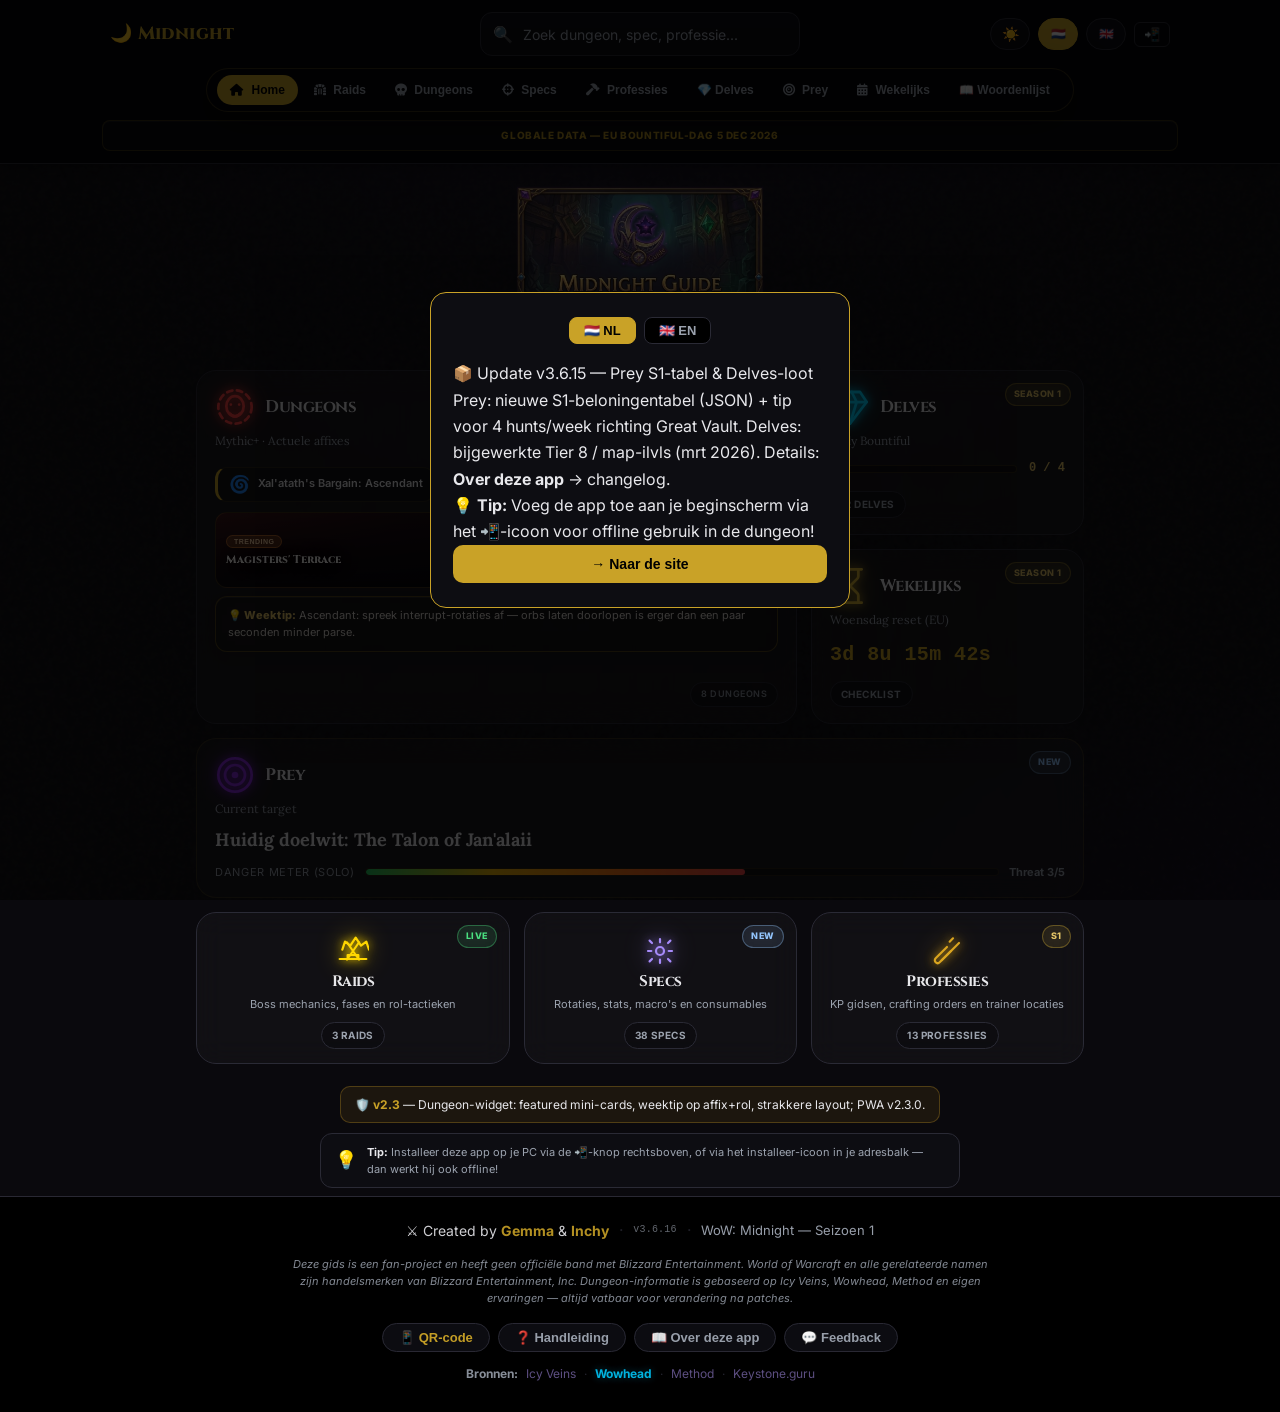
==== commit c552d718: "raid" ====
--- a/index.html
+++ b/index.html
@@ -16,7 +16,7 @@
 <link rel="preconnect" href="https://fonts.gstatic.com" crossorigin>
 <link href="https://fonts.googleapis.com/css2?family=Cinzel:wght@500;600;700&family=Inter:wght@400;500;600;700;800&family=Lora:ital,wght@0,500;0,600;1,500&display=swap" rel="stylesheet">
   <link rel="stylesheet" href="https://cdnjs.cloudflare.com/ajax/libs/font-awesome/6.0.0/css/all.min.css">
-  <link rel="stylesheet" href="style.css?v=3.6.15">
+  <link rel="stylesheet" href="style.css?v=3.6.16">
   <style>
     /* Mythic BiS / verified consumables: altijd epic-paars (zelfs als DB zeldzaamheid groen/blauw is) */
     .bis-wowhead-track {
@@ -339,7 +339,7 @@
 </main>
 
 <!-- ══ DATA FILES ══ -->
-<script src="data/delves.js?v=3.6.15" defer></script>
+<script src="data/delves.js?v=3.6.16" defer></script>
 <!-- Season 1 dungeons (split files) -->
 <script src="data/dungeons/s1/windrunner_spire.js" defer></script>
 <script src="data/dungeons/s1/magisters_terrace.js" defer></script>
@@ -355,9 +355,9 @@
 <script src="data/dungeons/s1/voidscar_arena.js" defer></script>
 <script src="data/dungeons/s1/dungeons_bundle.js" defer></script>
 <script src="data/dungeons/s1/season1_shared.js" defer></script>
-<script src="data/raids/dreamrift.js" defer></script>
-<script src="data/raids/voidspire.js" defer></script>
-<script src="data/raids/march_on_queldanas.js" defer></script>
+<script src="data/raids/dreamrift.js?v=3.6.16" defer></script>
+<script src="data/raids/voidspire.js?v=3.6.16" defer></script>
+<script src="data/raids/march_on_queldanas.js?v=3.6.16" defer></script>
 <script src="data/professions/skinning.js" defer></script>
 <script src="data/professions/leatherworking.js" defer></script>
 <script src="data/professions/mining.js" defer></script>
@@ -372,11 +372,11 @@
 <script src="data/professions/kp_sources.js" defer></script>
 <script src="data/professions/kp_data.js" defer></script>
 <script src="data/affixes.js" defer></script>
-<script src="data/preyData.js?v=3.6.15" defer></script>
-<script src="data/preyTargets.js?v=3.6.15" defer></script>
-<script src="js/preyRotation.js?v=3.6.15" defer></script>
-<script src="data/prey-day-ensure.js?v=3.6.15" defer></script>
-<script src="data/help.js?v=3.6.15" defer></script>
+<script src="data/preyData.js?v=3.6.16" defer></script>
+<script src="data/preyTargets.js?v=3.6.16" defer></script>
+<script src="js/preyRotation.js?v=3.6.16" defer></script>
+<script src="data/prey-day-ensure.js?v=3.6.16" defer></script>
+<script src="data/help.js?v=3.6.16" defer></script>
 <script src="data/specs/cons_bis_data.js" defer></script>
 <script src="data/specs/bm_hunter.js" defer></script>
 <script src="data/specs/mm_hunter.js" defer></script>
@@ -418,16 +418,16 @@
 <script src="data/specs/devastation_evoker.js" defer></script>
 <script src="data/specs/preservation_evoker.js" defer></script>
 <script src="data/specs/augmentation_evoker.js" defer></script>
-<script src="data/specs.js?v=3.6.15" defer></script>
-<script src="data/midnight_bis_item_ids.js?v=3.6.15" defer></script>
-<script src="data/specs/universal_bis_attach.js?v=3.6.15" defer></script>
+<script src="data/specs.js?v=3.6.16" defer></script>
+<script src="data/midnight_bis_item_ids.js?v=3.6.16" defer></script>
+<script src="data/specs/universal_bis_attach.js?v=3.6.16" defer></script>
 <script src="data/professions/cooking.js" defer></script>
 <script src="data/professions/fishing.js" defer></script>
-<script src="js/constants.js?v=3.6.15" defer></script>
-<script src="js/ui.js?v=3.6.15" defer></script>
+<script src="js/constants.js?v=3.6.16" defer></script>
+<script src="js/ui.js?v=3.6.16" defer></script>
 
 <!-- ══ APP ══ -->
-<script src="js/app.js?v=3.6.15" defer></script>
+<script src="js/app.js?v=3.6.16" defer></script>
 
 <footer id="site-footer">
   <div class="footer-inner">
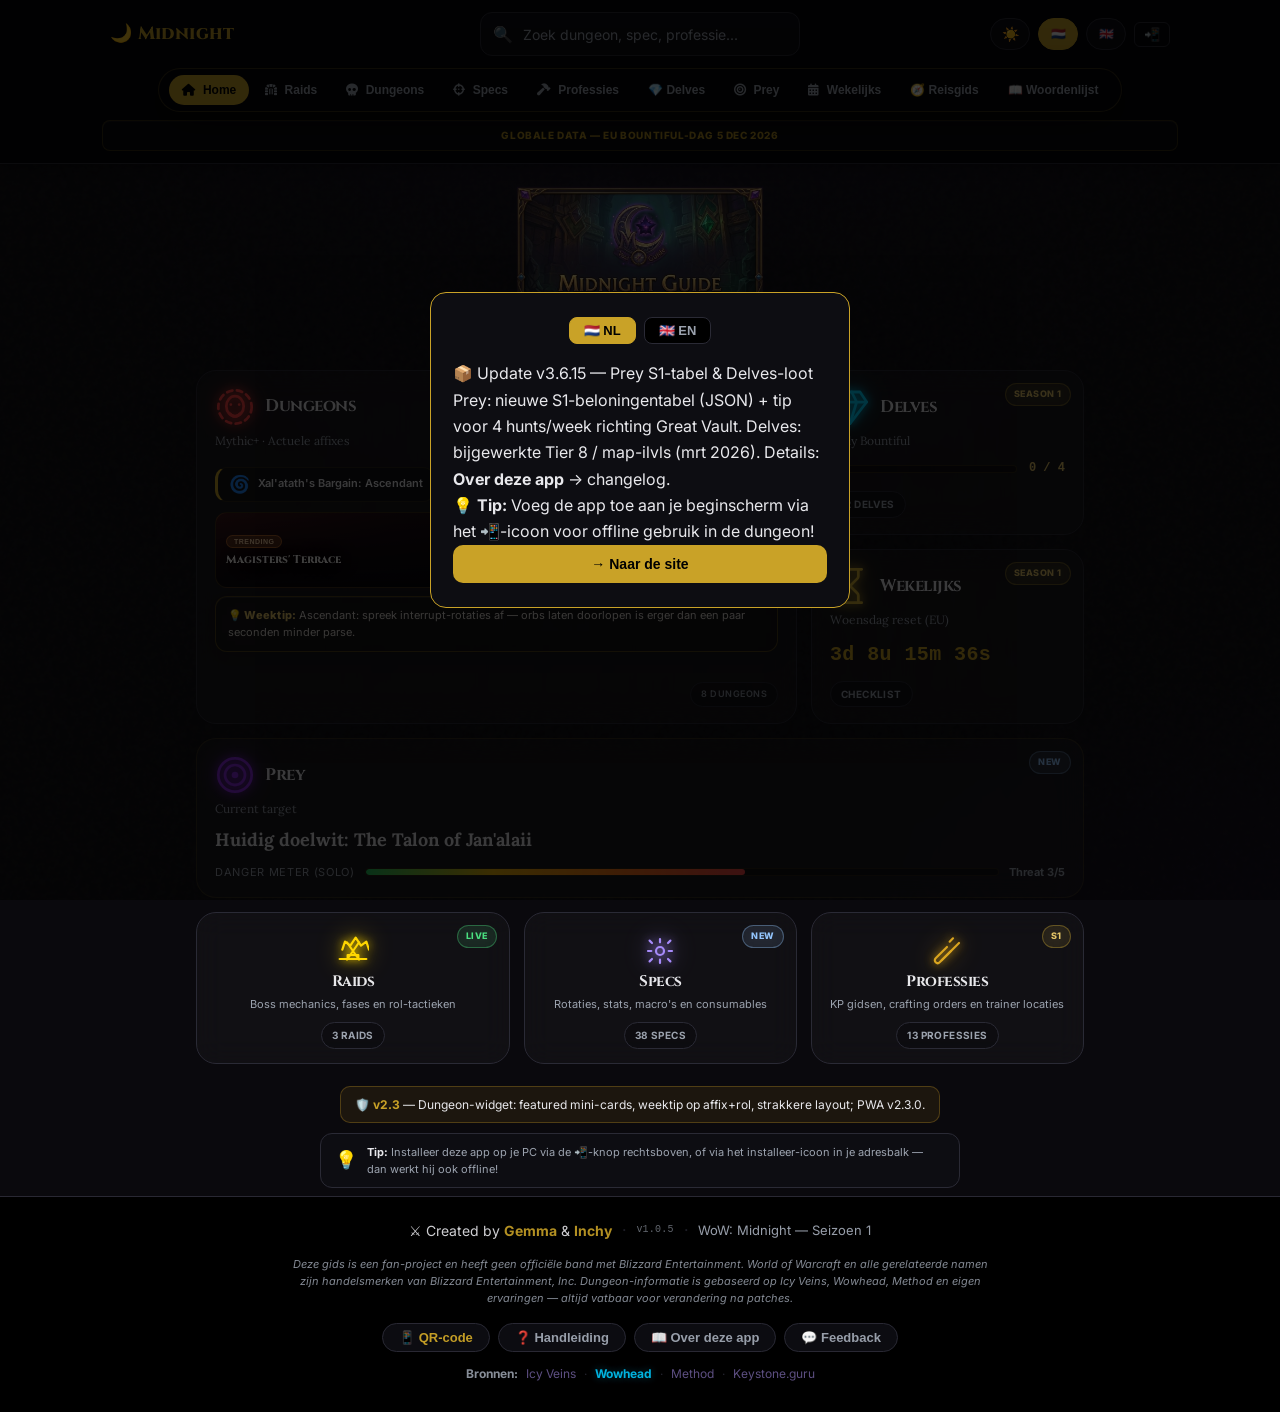
==== commit aa45cba3: "travel 1" ====
--- a/index.html
+++ b/index.html
@@ -16,7 +16,7 @@
 <link rel="preconnect" href="https://fonts.gstatic.com" crossorigin>
 <link href="https://fonts.googleapis.com/css2?family=Cinzel:wght@500;600;700&family=Inter:wght@400;500;600;700;800&family=Lora:ital,wght@0,500;0,600;1,500&display=swap" rel="stylesheet">
   <link rel="stylesheet" href="https://cdnjs.cloudflare.com/ajax/libs/font-awesome/6.0.0/css/all.min.css">
-  <link rel="stylesheet" href="style.css?v=3.6.16">
+  <link rel="stylesheet" href="style.css?v=1.0.5">
   <style>
     /* Mythic BiS / verified consumables: altijd epic-paars (zelfs als DB zeldzaamheid groen/blauw is) */
     .bis-wowhead-track {
@@ -87,6 +87,7 @@
       <button class="mode-tab" id="mode-tab-delves" onclick="setMode('delves')"><span id="tab-lbl-delves">💎 Delves</span></button>
       <button class="mode-tab" id="mode-tab-prey" onclick="setMode('prey')"><span id="tab-lbl-prey">🎯 Prey</span></button>
       <button class="mode-tab" id="mode-tab-weekly" onclick="setMode('weekly')"><span id="tab-lbl-weekly">📅 Wekelijks</span></button>
+      <button class="mode-tab" id="mode-tab-travel" onclick="setMode('travel')"><span id="tab-lbl-travel">🧭 Travel Guide</span></button>
       <button class="mode-tab" id="mode-tab-glossary" onclick="setMode('glossary')"><span id="tab-lbl-glossary">📖 Woordenlijst</span></button>
     </nav>
     <div class="header-sync-badge" id="header-sync-badge" role="status" aria-live="polite"></div>
@@ -326,6 +327,16 @@
     </div>
   </div>
   
+<div id="travel-screen" style="display:none">
+  <div class="content-wrap section-surface section-surface--amber travel-screen-inner" style="padding-top:12px;padding-bottom:48px;max-width:720px;margin:0 auto">
+    <div class="travel-hero">
+      <div class="travel-hero-title" id="travel-hero-title">🧭 Travel Guide</div>
+      <div class="travel-hero-sub" id="travel-hero-sub">Season 1 — Midnight portal network</div>
+    </div>
+    <div id="travel-content"></div>
+  </div>
+</div>
+
 <div id="glossary-screen">
   <div class="content-wrap" style="padding-top:12px;padding-bottom:48px">
     <div class="affixes-hero">
@@ -339,7 +350,7 @@
 </main>
 
 <!-- ══ DATA FILES ══ -->
-<script src="data/delves.js?v=3.6.16" defer></script>
+<script src="data/delves.js?v=1.0.5" defer></script>
 <!-- Season 1 dungeons (split files) -->
 <script src="data/dungeons/s1/windrunner_spire.js" defer></script>
 <script src="data/dungeons/s1/magisters_terrace.js" defer></script>
@@ -355,9 +366,9 @@
 <script src="data/dungeons/s1/voidscar_arena.js" defer></script>
 <script src="data/dungeons/s1/dungeons_bundle.js" defer></script>
 <script src="data/dungeons/s1/season1_shared.js" defer></script>
-<script src="data/raids/dreamrift.js?v=3.6.16" defer></script>
-<script src="data/raids/voidspire.js?v=3.6.16" defer></script>
-<script src="data/raids/march_on_queldanas.js?v=3.6.16" defer></script>
+<script src="data/raids/dreamrift.js?v=1.0.5" defer></script>
+<script src="data/raids/voidspire.js?v=1.0.5" defer></script>
+<script src="data/raids/march_on_queldanas.js?v=1.0.5" defer></script>
 <script src="data/professions/skinning.js" defer></script>
 <script src="data/professions/leatherworking.js" defer></script>
 <script src="data/professions/mining.js" defer></script>
@@ -372,11 +383,12 @@
 <script src="data/professions/kp_sources.js" defer></script>
 <script src="data/professions/kp_data.js" defer></script>
 <script src="data/affixes.js" defer></script>
-<script src="data/preyData.js?v=3.6.16" defer></script>
-<script src="data/preyTargets.js?v=3.6.16" defer></script>
-<script src="js/preyRotation.js?v=3.6.16" defer></script>
-<script src="data/prey-day-ensure.js?v=3.6.16" defer></script>
-<script src="data/help.js?v=3.6.16" defer></script>
+<script src="data/preyData.js?v=1.0.5" defer></script>
+<script src="data/preyTargets.js?v=1.0.5" defer></script>
+<script src="js/preyRotation.js?v=1.0.5" defer></script>
+<script src="data/prey-day-ensure.js?v=1.0.5" defer></script>
+<script src="data/portals.js?v=1.0.5" defer></script>
+<script src="data/help.js?v=1.0.5" defer></script>
 <script src="data/specs/cons_bis_data.js" defer></script>
 <script src="data/specs/bm_hunter.js" defer></script>
 <script src="data/specs/mm_hunter.js" defer></script>
@@ -418,16 +430,16 @@
 <script src="data/specs/devastation_evoker.js" defer></script>
 <script src="data/specs/preservation_evoker.js" defer></script>
 <script src="data/specs/augmentation_evoker.js" defer></script>
-<script src="data/specs.js?v=3.6.16" defer></script>
-<script src="data/midnight_bis_item_ids.js?v=3.6.16" defer></script>
-<script src="data/specs/universal_bis_attach.js?v=3.6.16" defer></script>
+<script src="data/specs.js?v=1.0.5" defer></script>
+<script src="data/midnight_bis_item_ids.js?v=1.0.5" defer></script>
+<script src="data/specs/universal_bis_attach.js?v=1.0.5" defer></script>
 <script src="data/professions/cooking.js" defer></script>
 <script src="data/professions/fishing.js" defer></script>
-<script src="js/constants.js?v=3.6.16" defer></script>
-<script src="js/ui.js?v=3.6.16" defer></script>
+<script src="js/constants.js?v=1.0.5" defer></script>
+<script src="js/ui.js?v=1.0.5" defer></script>
 
 <!-- ══ APP ══ -->
-<script src="js/app.js?v=3.6.16" defer></script>
+<script src="js/app.js?v=1.0.5" defer></script>
 
 <footer id="site-footer">
   <div class="footer-inner">
--- a/style.css
+++ b/style.css
@@ -1822,6 +1822,37 @@
   body.mode-prey #delves-screen{display:none !important}
   body.mode-prey #glossary-screen{display:none !important}
   body.mode-prey #prey-screen{display:block !important}
+  #travel-screen{display:none}
+  body.mode-travel #home-screen{display:none !important}
+  body.mode-travel #detail-screen{display:none !important}
+  body.mode-travel #prof-screen{display:none !important}
+  body.mode-travel #weekly-screen{display:none !important}
+  body.mode-travel .specs-screen{display:none !important}
+  body.mode-travel #raids-screen{display:none !important}
+  body.mode-travel #delves-screen{display:none !important}
+  body.mode-travel #glossary-screen{display:none !important}
+  body.mode-travel #prey-screen{display:none !important}
+  body.mode-travel #travel-screen{display:block !important}
+  .travel-screen-inner{padding-bottom:56px !important}
+  .travel-hero{text-align:center;padding:16px 0 12px}
+  .travel-hero-title{font-family:'Inter',sans-serif;font-size:clamp(20px,4.5vw,26px);font-weight:800;color:var(--gold);text-shadow:0 0 14px rgba(200,168,75,.35)}
+  .travel-hero-sub{font-size:12px;color:var(--muted);margin-top:6px}
+  .travel-hub-card{background:var(--panel);border:1px solid var(--border);border-radius:14px;margin-bottom:18px;overflow:hidden}
+  .travel-hub-head{padding:14px 16px;border-bottom:1px solid var(--border);background:rgba(200,168,75,.06)}
+  .travel-hub-name{font-size:15px;font-weight:800;color:var(--text);letter-spacing:.02em}
+  .travel-hub-way-row{display:flex;flex-wrap:wrap;align-items:center;gap:10px;padding:12px 16px;border-bottom:1px solid var(--border)}
+  .travel-hub-way-label{font-size:11px;font-weight:700;text-transform:uppercase;letter-spacing:.08em;color:var(--accent)}
+  .travel-hub-way-code{font-family:ui-monospace,'Consolas',monospace;font-size:12px;color:var(--muted);flex:1;min-width:0;word-break:break-all}
+  .travel-portal-row{padding:14px 16px;border-bottom:1px solid var(--border)}
+  .travel-portal-row:last-child{border-bottom:none}
+  .travel-from-to{display:flex;flex-wrap:wrap;gap:8px 14px;align-items:baseline;margin-bottom:8px;font-size:13px}
+  .travel-lbl{font-size:10px;font-weight:800;text-transform:uppercase;letter-spacing:.07em;color:var(--muted)}
+  .travel-loc-en{font-weight:800;color:var(--gold)}
+  .travel-portal-desc{font-size:13px;color:var(--text);line-height:1.55;margin-bottom:12px}
+  .portal-way-copy-btn{display:inline-flex;align-items:center;justify-content:center;gap:6px;padding:10px 16px;font-size:13px;font-weight:700;font-family:inherit;border-radius:10px;border:1px solid rgba(200,168,75,.45);background:linear-gradient(180deg,rgba(200,168,75,.2),rgba(200,168,75,.08));color:var(--gold);cursor:pointer;transition:filter .15s,border-color .15s}
+  .portal-way-copy-btn:hover{filter:brightness(1.08);border-color:var(--gold)}
+  .portal-way-meta{font-family:ui-monospace,'Consolas',monospace;font-size:11px;color:var(--muted);margin-top:8px;word-break:break-all}
+  .travel-no-way{font-size:12px;color:var(--muted);font-style:italic}
   .glossary-item{background:var(--panel);border:1px solid var(--border);border-radius:12px;margin-bottom:8px;overflow:hidden}
   .glossary-item-header{display:flex;align-items:center;justify-content:space-between;padding:14px 16px;cursor:pointer;gap:10px;transition:background .15s}
   .glossary-item-header:hover{background:var(--deep)}
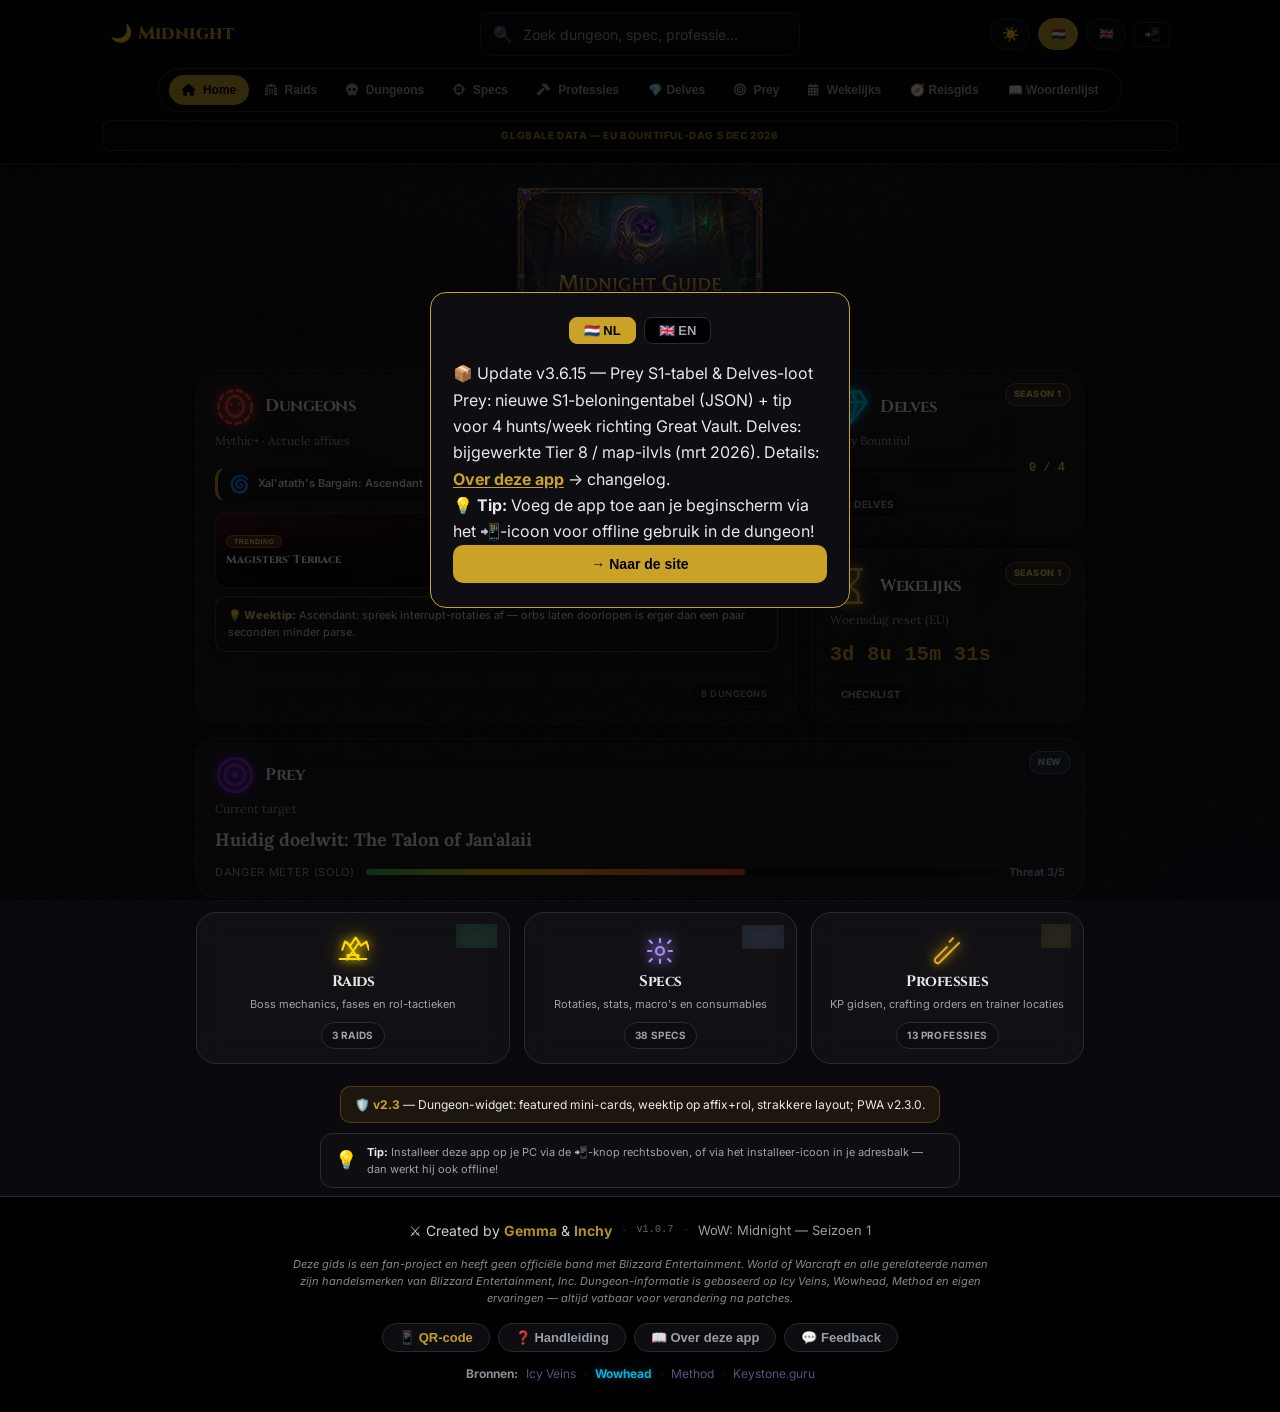
==== commit d1e5cf5c: "another try to improve delves daily bountiful" ====
--- a/index.html
+++ b/index.html
@@ -16,7 +16,7 @@
 <link rel="preconnect" href="https://fonts.gstatic.com" crossorigin>
 <link href="https://fonts.googleapis.com/css2?family=Cinzel:wght@500;600;700&family=Inter:wght@400;500;600;700;800&family=Lora:ital,wght@0,500;0,600;1,500&display=swap" rel="stylesheet">
   <link rel="stylesheet" href="https://cdnjs.cloudflare.com/ajax/libs/font-awesome/6.0.0/css/all.min.css">
-  <link rel="stylesheet" href="style.css?v=1.0.5">
+  <link rel="stylesheet" href="style.css?v=1.0.7">
   <style>
     /* Mythic BiS / verified consumables: altijd epic-paars (zelfs als DB zeldzaamheid groen/blauw is) */
     .bis-wowhead-track {
@@ -350,7 +350,7 @@
 </main>
 
 <!-- ══ DATA FILES ══ -->
-<script src="data/delves.js?v=1.0.5" defer></script>
+<script src="data/delves.js?v=1.0.7" defer></script>
 <!-- Season 1 dungeons (split files) -->
 <script src="data/dungeons/s1/windrunner_spire.js" defer></script>
 <script src="data/dungeons/s1/magisters_terrace.js" defer></script>
@@ -366,9 +366,9 @@
 <script src="data/dungeons/s1/voidscar_arena.js" defer></script>
 <script src="data/dungeons/s1/dungeons_bundle.js" defer></script>
 <script src="data/dungeons/s1/season1_shared.js" defer></script>
-<script src="data/raids/dreamrift.js?v=1.0.5" defer></script>
-<script src="data/raids/voidspire.js?v=1.0.5" defer></script>
-<script src="data/raids/march_on_queldanas.js?v=1.0.5" defer></script>
+<script src="data/raids/dreamrift.js?v=1.0.7" defer></script>
+<script src="data/raids/voidspire.js?v=1.0.7" defer></script>
+<script src="data/raids/march_on_queldanas.js?v=1.0.7" defer></script>
 <script src="data/professions/skinning.js" defer></script>
 <script src="data/professions/leatherworking.js" defer></script>
 <script src="data/professions/mining.js" defer></script>
@@ -383,12 +383,12 @@
 <script src="data/professions/kp_sources.js" defer></script>
 <script src="data/professions/kp_data.js" defer></script>
 <script src="data/affixes.js" defer></script>
-<script src="data/preyData.js?v=1.0.5" defer></script>
-<script src="data/preyTargets.js?v=1.0.5" defer></script>
-<script src="js/preyRotation.js?v=1.0.5" defer></script>
-<script src="data/prey-day-ensure.js?v=1.0.5" defer></script>
-<script src="data/portals.js?v=1.0.5" defer></script>
-<script src="data/help.js?v=1.0.5" defer></script>
+<script src="data/preyData.js?v=1.0.7" defer></script>
+<script src="data/preyTargets.js?v=1.0.7" defer></script>
+<script src="js/preyRotation.js?v=1.0.7" defer></script>
+<script src="data/prey-day-ensure.js?v=1.0.7" defer></script>
+<script src="data/portals.js?v=1.0.7" defer></script>
+<script src="data/help.js?v=1.0.7" defer></script>
 <script src="data/specs/cons_bis_data.js" defer></script>
 <script src="data/specs/bm_hunter.js" defer></script>
 <script src="data/specs/mm_hunter.js" defer></script>
@@ -430,16 +430,16 @@
 <script src="data/specs/devastation_evoker.js" defer></script>
 <script src="data/specs/preservation_evoker.js" defer></script>
 <script src="data/specs/augmentation_evoker.js" defer></script>
-<script src="data/specs.js?v=1.0.5" defer></script>
-<script src="data/midnight_bis_item_ids.js?v=1.0.5" defer></script>
-<script src="data/specs/universal_bis_attach.js?v=1.0.5" defer></script>
+<script src="data/specs.js?v=1.0.7" defer></script>
+<script src="data/midnight_bis_item_ids.js?v=1.0.7" defer></script>
+<script src="data/specs/universal_bis_attach.js?v=1.0.7" defer></script>
 <script src="data/professions/cooking.js" defer></script>
 <script src="data/professions/fishing.js" defer></script>
-<script src="js/constants.js?v=1.0.5" defer></script>
-<script src="js/ui.js?v=1.0.5" defer></script>
+<script src="js/constants.js?v=1.0.7" defer></script>
+<script src="js/ui.js?v=1.0.7" defer></script>
 
 <!-- ══ APP ══ -->
-<script src="js/app.js?v=1.0.5" defer></script>
+<script src="js/app.js?v=1.0.7" defer></script>
 
 <footer id="site-footer">
   <div class="footer-inner">
--- a/style.css
+++ b/style.css
@@ -947,6 +947,11 @@
   .help-section{background:var(--panel);border:1px solid var(--border);border-radius:10px;padding:12px 14px;margin-bottom:10px}
   .help-section-title{font-size:13px;font-weight:800;color:var(--text);margin-bottom:5px}
   .help-section-text{font-size:12px;color:var(--muted);line-height:1.7;white-space:pre-line}
+  /* Inline “Over deze app / About this app” in Help, Delves callout, update banner */
+  button.about-open-inline{font:inherit;font-size:inherit;font-weight:700;color:var(--gold);background:transparent;border:none;padding:0;margin:0;cursor:pointer;text-decoration:underline;text-underline-offset:2px;display:inline;vertical-align:baseline;line-height:inherit}
+  button.about-open-inline:hover{color:#fde68a}
+  body.light button.about-open-inline{color:#b45308}
+  body.light button.about-open-inline:hover{color:#92400e}
   #help-close{display:block;margin:16px auto 0;flex-shrink:0;background:none;border:1px solid var(--border);color:var(--muted);padding:8px 24px;border-radius:20px;font-size:13px;font-weight:700;cursor:pointer}
   #help-close:hover{border-color:var(--gold);color:var(--gold)}
   #help-modal{display:none;position:fixed;inset:0;background:rgba(0,0,0,.7);z-index:1300;align-items:flex-end;justify-content:center;padding:0}
@@ -1838,6 +1843,8 @@
   .travel-hero-title{font-family:'Inter',sans-serif;font-size:clamp(20px,4.5vw,26px);font-weight:800;color:var(--gold);text-shadow:0 0 14px rgba(200,168,75,.35)}
   .travel-hero-sub{font-size:12px;color:var(--muted);margin-top:6px}
   .travel-hub-card{background:var(--panel);border:1px solid var(--border);border-radius:14px;margin-bottom:18px;overflow:hidden}
+  .travel-vault-highlight{border-color:rgba(200,168,75,.42);box-shadow:0 0 24px rgba(200,168,75,.1);margin-bottom:22px}
+  .travel-vault-desc-only{border-bottom:none !important;padding-top:4px}
   .travel-hub-head{padding:14px 16px;border-bottom:1px solid var(--border);background:rgba(200,168,75,.06)}
   .travel-hub-name{font-size:15px;font-weight:800;color:var(--text);letter-spacing:.02em}
   .travel-hub-way-row{display:flex;flex-wrap:wrap;align-items:center;gap:10px;padding:12px 16px;border-bottom:1px solid var(--border)}
@@ -1994,6 +2001,9 @@
   .delves-bountiful-status{font-size:12px;line-height:1.45;margin:0 auto 6px;max-width:800px;padding:0 8px;text-align:center}
   .delves-bountiful-status-ok{color:#86efac}
   .delves-bountiful-status-warn{color:#fbbf24}
+  .delves-live-reset-meta{font-size:11px;line-height:1.4;margin:4px auto 0;max-width:800px;padding:0 10px;text-align:center;color:var(--muted)}
+  body.light .delves-live-reset-meta{color:#64748b}
+  .prey-live-reset-banner{margin-top:4px}
   .delves-daily-keys-summary{font-size:12px;font-weight:700;color:#e9d5ff;text-align:center;margin:10px auto 4px;max-width:800px;padding:0 8px;text-shadow:0 0 12px rgba(167,139,250,.35)}
   .delves-daily-countdown{font-size:12px;font-weight:600;color:var(--gold);text-align:center;margin:0 auto 6px;max-width:800px;padding:0 8px 4px;font-variant-numeric:tabular-nums}
   .delves-name-cell{display:flex;flex-wrap:wrap;align-items:center;gap:8px 10px}
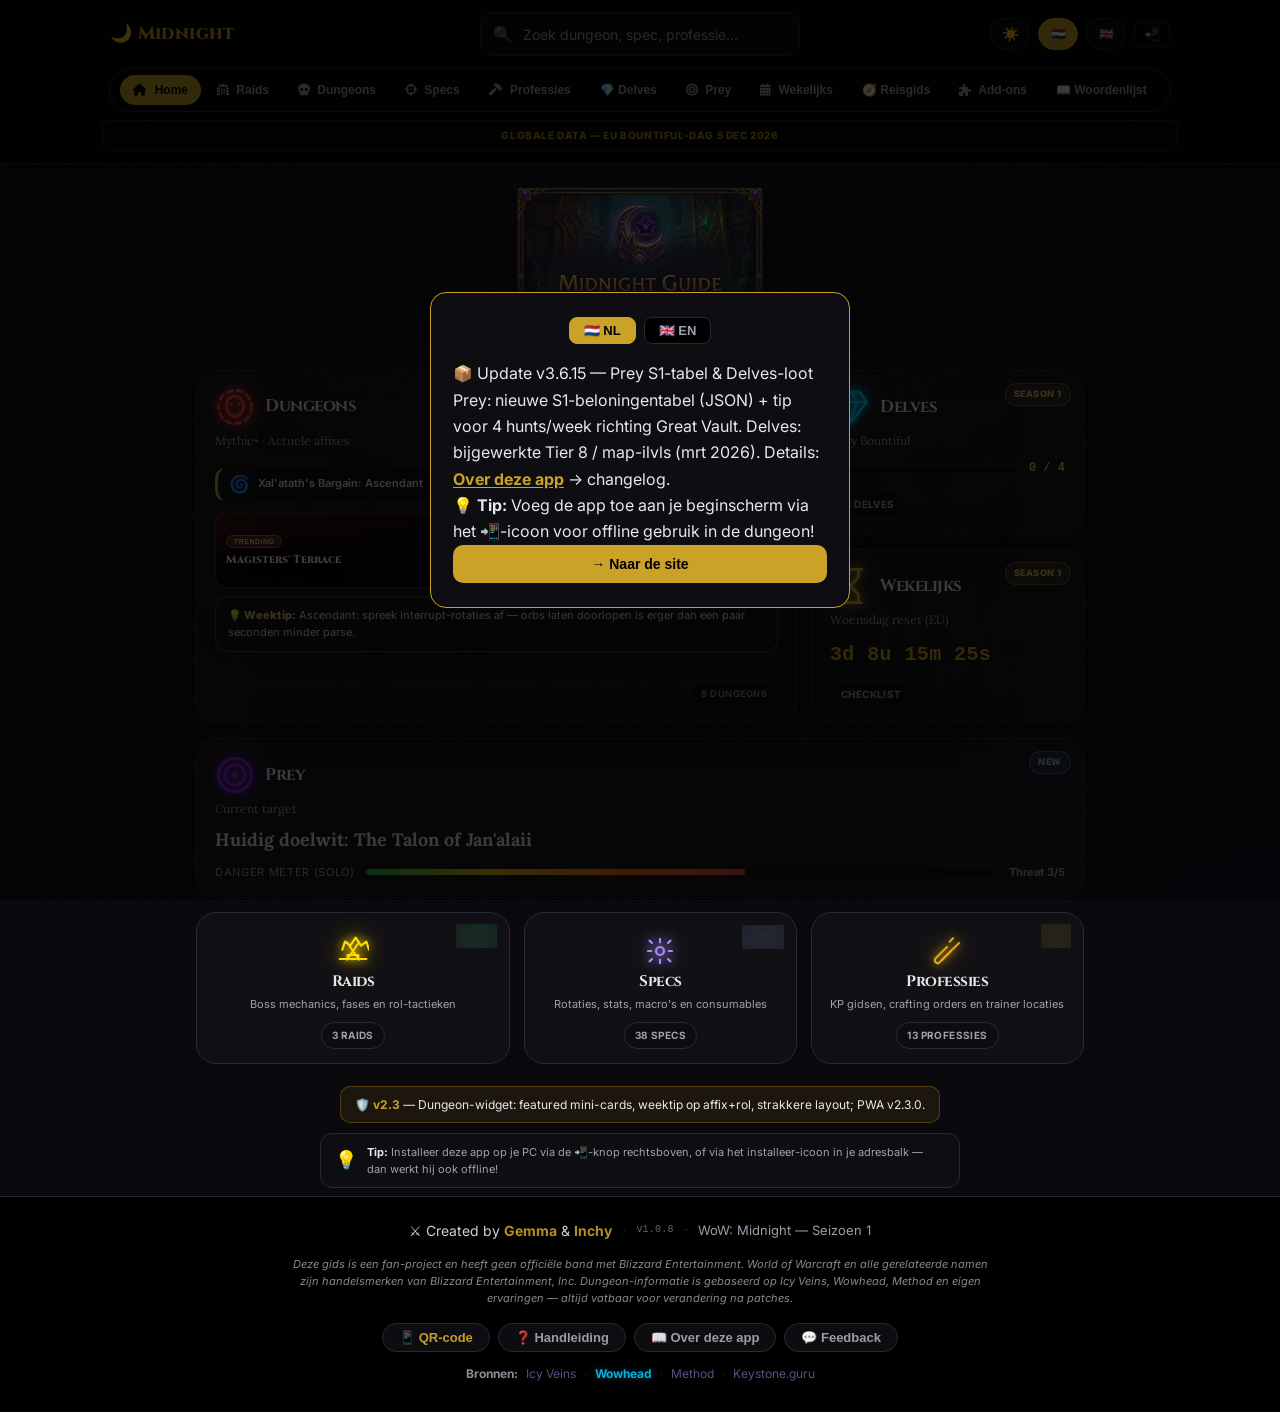
==== commit ac153c23: "addon sectie" ====
--- a/index.html
+++ b/index.html
@@ -16,7 +16,7 @@
 <link rel="preconnect" href="https://fonts.gstatic.com" crossorigin>
 <link href="https://fonts.googleapis.com/css2?family=Cinzel:wght@500;600;700&family=Inter:wght@400;500;600;700;800&family=Lora:ital,wght@0,500;0,600;1,500&display=swap" rel="stylesheet">
   <link rel="stylesheet" href="https://cdnjs.cloudflare.com/ajax/libs/font-awesome/6.0.0/css/all.min.css">
-  <link rel="stylesheet" href="style.css?v=1.0.7">
+  <link rel="stylesheet" href="style.css?v=1.0.8">
   <style>
     /* Mythic BiS / verified consumables: altijd epic-paars (zelfs als DB zeldzaamheid groen/blauw is) */
     .bis-wowhead-track {
@@ -88,6 +88,7 @@
       <button class="mode-tab" id="mode-tab-prey" onclick="setMode('prey')"><span id="tab-lbl-prey">🎯 Prey</span></button>
       <button class="mode-tab" id="mode-tab-weekly" onclick="setMode('weekly')"><span id="tab-lbl-weekly">📅 Wekelijks</span></button>
       <button class="mode-tab" id="mode-tab-travel" onclick="setMode('travel')"><span id="tab-lbl-travel">🧭 Travel Guide</span></button>
+      <button class="mode-tab" id="mode-tab-addons" onclick="setMode('addons')"><span id="tab-lbl-addons">🧩 Add-ons</span></button>
       <button class="mode-tab" id="mode-tab-glossary" onclick="setMode('glossary')"><span id="tab-lbl-glossary">📖 Woordenlijst</span></button>
     </nav>
     <div class="header-sync-badge" id="header-sync-badge" role="status" aria-live="polite"></div>
@@ -337,6 +338,16 @@
   </div>
 </div>
 
+<div id="addons-screen" style="display:none">
+  <div class="content-wrap section-surface section-surface--void addons-screen-inner" style="padding-top:12px;padding-bottom:48px;max-width:820px;margin:0 auto">
+    <div class="addons-hero">
+      <div class="addons-hero-title" id="addons-hero-title">🧩 Add-ons</div>
+      <div class="addons-hero-sub" id="addons-hero-sub">WoW-addons en snelle referenties</div>
+    </div>
+    <div id="addons-content"></div>
+  </div>
+</div>
+
 <div id="glossary-screen">
   <div class="content-wrap" style="padding-top:12px;padding-bottom:48px">
     <div class="affixes-hero">
@@ -350,7 +361,8 @@
 </main>
 
 <!-- ══ DATA FILES ══ -->
-<script src="data/delves.js?v=1.0.7" defer></script>
+<script src="data/addons.js?v=1.0.8" defer></script>
+<script src="data/delves.js?v=1.0.8" defer></script>
 <!-- Season 1 dungeons (split files) -->
 <script src="data/dungeons/s1/windrunner_spire.js" defer></script>
 <script src="data/dungeons/s1/magisters_terrace.js" defer></script>
@@ -366,9 +378,9 @@
 <script src="data/dungeons/s1/voidscar_arena.js" defer></script>
 <script src="data/dungeons/s1/dungeons_bundle.js" defer></script>
 <script src="data/dungeons/s1/season1_shared.js" defer></script>
-<script src="data/raids/dreamrift.js?v=1.0.7" defer></script>
-<script src="data/raids/voidspire.js?v=1.0.7" defer></script>
-<script src="data/raids/march_on_queldanas.js?v=1.0.7" defer></script>
+<script src="data/raids/dreamrift.js?v=1.0.8" defer></script>
+<script src="data/raids/voidspire.js?v=1.0.8" defer></script>
+<script src="data/raids/march_on_queldanas.js?v=1.0.8" defer></script>
 <script src="data/professions/skinning.js" defer></script>
 <script src="data/professions/leatherworking.js" defer></script>
 <script src="data/professions/mining.js" defer></script>
@@ -383,12 +395,12 @@
 <script src="data/professions/kp_sources.js" defer></script>
 <script src="data/professions/kp_data.js" defer></script>
 <script src="data/affixes.js" defer></script>
-<script src="data/preyData.js?v=1.0.7" defer></script>
-<script src="data/preyTargets.js?v=1.0.7" defer></script>
-<script src="js/preyRotation.js?v=1.0.7" defer></script>
-<script src="data/prey-day-ensure.js?v=1.0.7" defer></script>
-<script src="data/portals.js?v=1.0.7" defer></script>
-<script src="data/help.js?v=1.0.7" defer></script>
+<script src="data/preyData.js?v=1.0.8" defer></script>
+<script src="data/preyTargets.js?v=1.0.8" defer></script>
+<script src="js/preyRotation.js?v=1.0.8" defer></script>
+<script src="data/prey-day-ensure.js?v=1.0.8" defer></script>
+<script src="data/portals.js?v=1.0.8" defer></script>
+<script src="data/help.js?v=1.0.8" defer></script>
 <script src="data/specs/cons_bis_data.js" defer></script>
 <script src="data/specs/bm_hunter.js" defer></script>
 <script src="data/specs/mm_hunter.js" defer></script>
@@ -430,16 +442,16 @@
 <script src="data/specs/devastation_evoker.js" defer></script>
 <script src="data/specs/preservation_evoker.js" defer></script>
 <script src="data/specs/augmentation_evoker.js" defer></script>
-<script src="data/specs.js?v=1.0.7" defer></script>
-<script src="data/midnight_bis_item_ids.js?v=1.0.7" defer></script>
-<script src="data/specs/universal_bis_attach.js?v=1.0.7" defer></script>
+<script src="data/specs.js?v=1.0.8" defer></script>
+<script src="data/midnight_bis_item_ids.js?v=1.0.8" defer></script>
+<script src="data/specs/universal_bis_attach.js?v=1.0.8" defer></script>
 <script src="data/professions/cooking.js" defer></script>
 <script src="data/professions/fishing.js" defer></script>
-<script src="js/constants.js?v=1.0.7" defer></script>
-<script src="js/ui.js?v=1.0.7" defer></script>
+<script src="js/constants.js?v=1.0.8" defer></script>
+<script src="js/ui.js?v=1.0.8" defer></script>
 
 <!-- ══ APP ══ -->
-<script src="js/app.js?v=1.0.7" defer></script>
+<script src="js/app.js?v=1.0.8" defer></script>
 
 <footer id="site-footer">
   <div class="footer-inner">
--- a/style.css
+++ b/style.css
@@ -1171,6 +1171,7 @@
   body.mode-dungeons #delves-screen{display:none !important}
   body.mode-dungeons .specs-screen{display:none !important}
   body.mode-dungeons #glossary-screen{display:none !important}
+  body.mode-dungeons #addons-screen{display:none !important}
   /* detail open = home verbergen, detail tonen */
   body.mode-dungeons.detail-open #home-screen{display:none !important}
   body.mode-dungeons.detail-open #detail-screen{display:block !important}
@@ -1838,6 +1839,108 @@
   body.mode-travel #glossary-screen{display:none !important}
   body.mode-travel #prey-screen{display:none !important}
   body.mode-travel #travel-screen{display:block !important}
+  #addons-screen{display:none}
+  body.mode-addons #landing-screen{display:none !important}
+  body.mode-addons #home-screen{display:none !important}
+  body.mode-addons #detail-screen{display:none !important}
+  body.mode-addons #prof-screen{display:none !important}
+  body.mode-addons #weekly-screen{display:none !important}
+  body.mode-addons .specs-screen{display:none !important}
+  body.mode-addons #raids-screen{display:none !important}
+  body.mode-addons #delves-screen{display:none !important}
+  body.mode-addons #glossary-screen{display:none !important}
+  body.mode-addons #prey-screen{display:none !important}
+  body.mode-addons #travel-screen{display:none !important}
+  body.mode-addons #addons-screen{display:block !important}
+  .addons-screen-inner{padding-bottom:56px !important}
+  .addons-hero{text-align:center;padding:16px 0 12px}
+  .addons-hero-title{font-family:'Inter',sans-serif;font-size:clamp(20px,4.5vw,26px);font-weight:800;color:var(--gold);text-shadow:0 0 14px rgba(200,168,75,.35)}
+  .addons-hero-sub{font-size:12px;color:var(--muted);margin-top:6px}
+  .addons-empty{font-size:13px;color:var(--muted);padding:20px;text-align:center}
+  .addon-card{
+    background:linear-gradient(165deg,rgba(22,18,40,.92) 0%,rgba(12,12,18,.94) 55%,rgba(10,14,22,.96) 100%);
+    border:1px solid rgba(167,139,250,.28);
+    border-radius:18px;
+    margin-bottom:22px;
+    padding:18px 18px 22px;
+    box-shadow:0 12px 40px rgba(0,0,0,.45),inset 0 1px 0 rgba(255,255,255,.04);
+    position:relative;
+    overflow:hidden
+  }
+  .addon-card::before{
+    content:'';
+    position:absolute;
+    inset:0;
+    pointer-events:none;
+    opacity:.12;
+    background:radial-gradient(120% 80% at 100% 0%,rgba(241,100,54,.35),transparent 55%),radial-gradient(90% 70% at 0% 100%,rgba(0,211,255,.22),transparent 50%)
+  }
+  .addon-card > *{position:relative;z-index:1}
+  .addon-card-head{display:flex;flex-wrap:wrap;align-items:flex-start;justify-content:space-between;gap:14px;margin-bottom:12px}
+  .addon-card-title-row{display:flex;gap:12px;align-items:flex-start;min-width:0;flex:1}
+  .addon-card-icon{font-size:28px;line-height:1;filter:drop-shadow(0 2px 8px rgba(0,0,0,.5))}
+  .addon-card-titles{min-width:0}
+  .addon-card-name{margin:0;font-family:'Inter',sans-serif;font-size:clamp(18px,4vw,22px);font-weight:800;color:var(--text);letter-spacing:.02em}
+  .addon-card-tagline{margin:4px 0 0;font-size:12px;font-weight:600;color:var(--muted);line-height:1.45}
+  .addon-card-actions{display:flex;flex-wrap:wrap;gap:8px;justify-content:flex-end}
+  .addon-link-btn{
+    display:inline-flex;
+    align-items:center;
+    justify-content:center;
+    gap:6px;
+    padding:9px 14px;
+    font-size:12px;
+    font-weight:800;
+    font-family:inherit;
+    border-radius:10px;
+    text-decoration:none;
+    border:1px solid rgba(255,255,255,.12);
+    transition:transform .15s ease,filter .15s ease,border-color .15s ease;
+    white-space:nowrap
+  }
+  .addon-link-btn:hover{filter:brightness(1.08);transform:translateY(-1px)}
+  .addon-link-cf{
+    color:#fff;
+    background:linear-gradient(180deg,#f16436,#d44b1f);
+    border-color:rgba(0,0,0,.25);
+    box-shadow:0 4px 14px rgba(241,100,54,.35)
+  }
+  .addon-link-wago{
+    color:#061018;
+    background:linear-gradient(180deg,#5cf0ff,#00b7d6);
+    border-color:rgba(0,0,0,.2);
+    box-shadow:0 4px 14px rgba(0,211,255,.28)
+  }
+  .addon-link-video{
+    flex-direction:column;
+    align-items:stretch;
+    text-align:left;
+    width:100%;
+    max-width:100%;
+    background:linear-gradient(180deg,rgba(30,24,48,.95),rgba(12,12,18,.92));
+    border-color:rgba(200,168,75,.35);
+    color:var(--gold)
+  }
+  .addon-video-wrap{margin:12px 0 4px}
+  .addon-video-title{display:block;font-size:13px;font-weight:700;color:var(--text);line-height:1.45;margin-bottom:4px}
+  .addon-video-cta{display:block;font-size:11px;font-weight:800;letter-spacing:.04em;color:var(--gold)}
+  .addon-card-body{font-size:14px;line-height:1.6;color:var(--text);margin:0 0 4px}
+  .addon-section{margin-top:18px;padding-top:16px;border-top:1px solid rgba(255,255,255,.08)}
+  .addon-section-title{margin:0 0 6px;font-family:'Inter',sans-serif;font-size:15px;font-weight:800;color:var(--gold);letter-spacing:.02em}
+  .addon-section-kicker{margin:0 0 12px;font-size:12px;color:var(--muted);line-height:1.5}
+  .addon-figure{margin:0;padding:10px;background:rgba(0,0,0,.25);border:1px solid var(--border);border-radius:14px}
+  .addon-prio-img{display:block;width:100%;height:auto;border-radius:10px}
+  .addon-legend{list-style:none;margin:14px 0 0;padding:0;display:flex;flex-direction:column;gap:10px}
+  .addon-legend-item{display:flex;align-items:flex-start;gap:12px;font-size:13px;line-height:1.45;color:var(--text)}
+  .addon-legend-swatch{flex-shrink:0;width:18px;height:18px;border-radius:6px;margin-top:2px;border:2px solid rgba(0,0,0,.45);box-shadow:inset 0 1px 0 rgba(255,255,255,.2)}
+  .addon-legend-text{flex:1;min-width:0}
+  .addon-install-list{margin:8px 0 0;padding-left:1.15rem;font-size:13px;line-height:1.55;color:var(--text)}
+  .addon-install-list li{margin-bottom:8px}
+  @media(max-width:520px){
+    .addon-card-head{flex-direction:column}
+    .addon-card-actions{width:100%;justify-content:flex-start}
+    .addon-link-btn{flex:1;min-width:calc(50% - 4px);justify-content:center}
+  }
   .travel-screen-inner{padding-bottom:56px !important}
   .travel-hero{text-align:center;padding:16px 0 12px}
   .travel-hero-title{font-family:'Inter',sans-serif;font-size:clamp(20px,4.5vw,26px);font-weight:800;color:var(--gold);text-shadow:0 0 14px rgba(200,168,75,.35)}
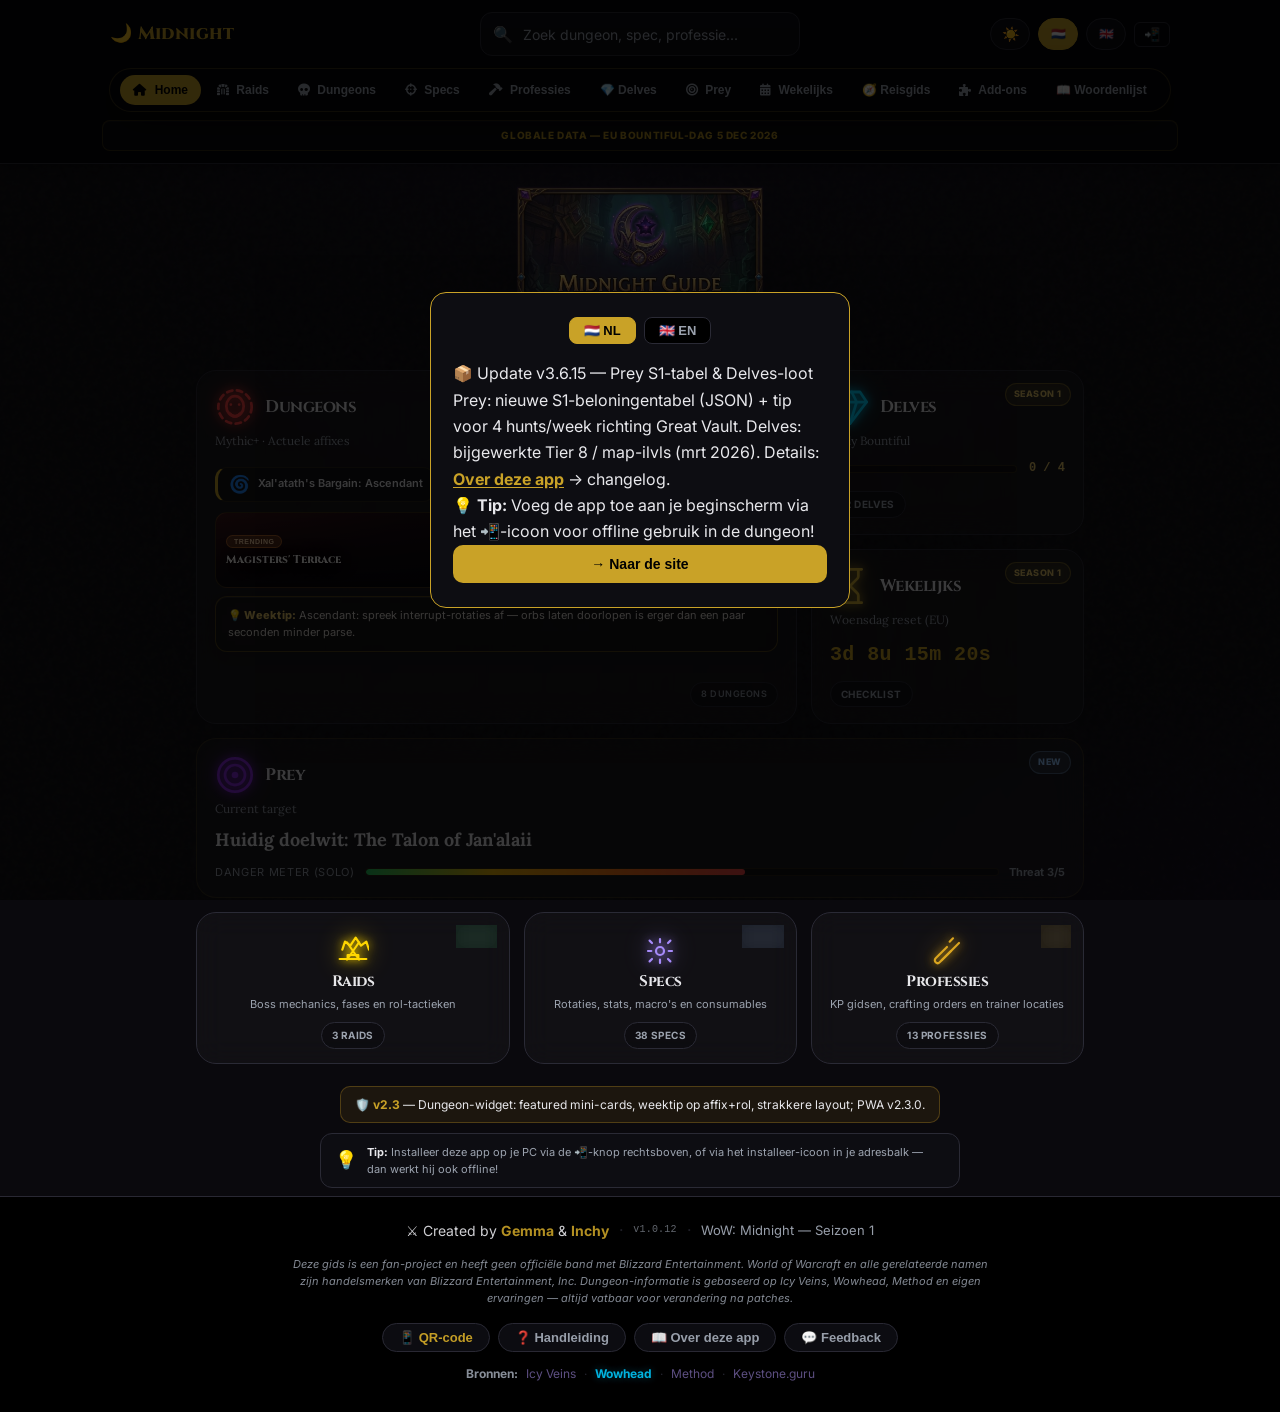
==== commit 8b1dd637: "platy update" ====
--- a/index.html
+++ b/index.html
@@ -16,7 +16,7 @@
 <link rel="preconnect" href="https://fonts.gstatic.com" crossorigin>
 <link href="https://fonts.googleapis.com/css2?family=Cinzel:wght@500;600;700&family=Inter:wght@400;500;600;700;800&family=Lora:ital,wght@0,500;0,600;1,500&display=swap" rel="stylesheet">
   <link rel="stylesheet" href="https://cdnjs.cloudflare.com/ajax/libs/font-awesome/6.0.0/css/all.min.css">
-  <link rel="stylesheet" href="style.css?v=1.0.8">
+  <link rel="stylesheet" href="style.css?v=1.0.12">
   <style>
     /* Mythic BiS / verified consumables: altijd epic-paars (zelfs als DB zeldzaamheid groen/blauw is) */
     .bis-wowhead-track {
@@ -361,8 +361,9 @@
 </main>
 
 <!-- ══ DATA FILES ══ -->
-<script src="data/addons.js?v=1.0.8" defer></script>
-<script src="data/delves.js?v=1.0.8" defer></script>
+<script src="data/addons.js?v=1.0.12" defer></script>
+<script src="data/platynator-inchy-export.js?v=1.0.12" defer></script>
+<script src="data/delves.js?v=1.0.12" defer></script>
 <!-- Season 1 dungeons (split files) -->
 <script src="data/dungeons/s1/windrunner_spire.js" defer></script>
 <script src="data/dungeons/s1/magisters_terrace.js" defer></script>
@@ -378,9 +379,9 @@
 <script src="data/dungeons/s1/voidscar_arena.js" defer></script>
 <script src="data/dungeons/s1/dungeons_bundle.js" defer></script>
 <script src="data/dungeons/s1/season1_shared.js" defer></script>
-<script src="data/raids/dreamrift.js?v=1.0.8" defer></script>
-<script src="data/raids/voidspire.js?v=1.0.8" defer></script>
-<script src="data/raids/march_on_queldanas.js?v=1.0.8" defer></script>
+<script src="data/raids/dreamrift.js?v=1.0.12" defer></script>
+<script src="data/raids/voidspire.js?v=1.0.12" defer></script>
+<script src="data/raids/march_on_queldanas.js?v=1.0.12" defer></script>
 <script src="data/professions/skinning.js" defer></script>
 <script src="data/professions/leatherworking.js" defer></script>
 <script src="data/professions/mining.js" defer></script>
@@ -395,12 +396,12 @@
 <script src="data/professions/kp_sources.js" defer></script>
 <script src="data/professions/kp_data.js" defer></script>
 <script src="data/affixes.js" defer></script>
-<script src="data/preyData.js?v=1.0.8" defer></script>
-<script src="data/preyTargets.js?v=1.0.8" defer></script>
-<script src="js/preyRotation.js?v=1.0.8" defer></script>
-<script src="data/prey-day-ensure.js?v=1.0.8" defer></script>
-<script src="data/portals.js?v=1.0.8" defer></script>
-<script src="data/help.js?v=1.0.8" defer></script>
+<script src="data/preyData.js?v=1.0.12" defer></script>
+<script src="data/preyTargets.js?v=1.0.12" defer></script>
+<script src="js/preyRotation.js?v=1.0.12" defer></script>
+<script src="data/prey-day-ensure.js?v=1.0.12" defer></script>
+<script src="data/portals.js?v=1.0.12" defer></script>
+<script src="data/help.js?v=1.0.12" defer></script>
 <script src="data/specs/cons_bis_data.js" defer></script>
 <script src="data/specs/bm_hunter.js" defer></script>
 <script src="data/specs/mm_hunter.js" defer></script>
@@ -442,16 +443,16 @@
 <script src="data/specs/devastation_evoker.js" defer></script>
 <script src="data/specs/preservation_evoker.js" defer></script>
 <script src="data/specs/augmentation_evoker.js" defer></script>
-<script src="data/specs.js?v=1.0.8" defer></script>
-<script src="data/midnight_bis_item_ids.js?v=1.0.8" defer></script>
-<script src="data/specs/universal_bis_attach.js?v=1.0.8" defer></script>
+<script src="data/specs.js?v=1.0.12" defer></script>
+<script src="data/midnight_bis_item_ids.js?v=1.0.12" defer></script>
+<script src="data/specs/universal_bis_attach.js?v=1.0.12" defer></script>
 <script src="data/professions/cooking.js" defer></script>
 <script src="data/professions/fishing.js" defer></script>
-<script src="js/constants.js?v=1.0.8" defer></script>
-<script src="js/ui.js?v=1.0.8" defer></script>
+<script src="js/constants.js?v=1.0.12" defer></script>
+<script src="js/ui.js?v=1.0.12" defer></script>
 
 <!-- ══ APP ══ -->
-<script src="js/app.js?v=1.0.8" defer></script>
+<script src="js/app.js?v=1.0.12" defer></script>
 
 <footer id="site-footer">
   <div class="footer-inner">
--- a/style.css
+++ b/style.css
@@ -1930,12 +1930,44 @@
   .addon-section-kicker{margin:0 0 12px;font-size:12px;color:var(--muted);line-height:1.5}
   .addon-figure{margin:0;padding:10px;background:rgba(0,0,0,.25);border:1px solid var(--border);border-radius:14px}
   .addon-prio-img{display:block;width:100%;height:auto;border-radius:10px}
+  .addon-visual-guide .addon-figure-lead{margin:0 0 10px}
+  .addon-color-legend-grid{display:grid;grid-template-columns:repeat(auto-fill,minmax(260px,1fr));gap:12px;margin:4px 0 0}
+  .addon-color-legend-card{display:flex;align-items:flex-start;gap:14px;padding:12px 14px;border-radius:10px;background:rgba(255,255,255,.035);border:1px solid rgba(255,255,255,.08);box-shadow:0 1px 0 rgba(255,255,255,.04) inset}
+  .addon-color-legend-swatch{flex-shrink:0;width:22px;height:22px;border-radius:50%;margin-top:2px;border:2px solid rgba(0,0,0,.5);box-shadow:inset 0 1px 0 rgba(255,255,255,.25),0 0 0 1px rgba(255,255,255,.06)}
+  .addon-color-legend-copy{min-width:0;flex:1}
+  .addon-color-legend-label{font-size:14px;font-weight:800;color:var(--gold);letter-spacing:.02em;line-height:1.3;margin:0 0 4px}
+  .addon-color-legend-desc{margin:0;font-size:12px;line-height:1.45;color:var(--muted)}
   .addon-legend{list-style:none;margin:14px 0 0;padding:0;display:flex;flex-direction:column;gap:10px}
   .addon-legend-item{display:flex;align-items:flex-start;gap:12px;font-size:13px;line-height:1.45;color:var(--text)}
   .addon-legend-swatch{flex-shrink:0;width:18px;height:18px;border-radius:6px;margin-top:2px;border:2px solid rgba(0,0,0,.45);box-shadow:inset 0 1px 0 rgba(255,255,255,.2)}
   .addon-legend-text{flex:1;min-width:0}
   .addon-install-list{margin:8px 0 0;padding-left:1.15rem;font-size:13px;line-height:1.55;color:var(--text)}
-  .addon-install-list li{margin-bottom:8px}
+  .addon-install-li{margin-bottom:12px}
+  .addon-install-li-text{display:block}
+  .addon-install-cta-wrap{margin-top:8px}
+  .addon-install-cta-btn{padding:7px 12px;font-size:11px}
+  .addon-profile-import{border-top:1px solid rgba(167,139,250,.22)}
+  .addon-profile-meta{display:flex;flex-wrap:wrap;align-items:center;justify-content:space-between;gap:8px;margin:0 0 8px;font-size:12px;color:var(--muted)}
+  .addon-profile-by strong{color:var(--gold)}
+  .addon-profile-bytes{font-size:11px;color:var(--accent)}
+  .addon-profile-toolbar{margin-bottom:10px}
+  .addon-profile-copy-btn{font-size:12px !important;padding:9px 14px !important}
+  .addon-profile-textarea{
+    width:100%;
+    box-sizing:border-box;
+    min-height:140px;
+    max-height:min(42vh,320px);
+    resize:vertical;
+    padding:10px 12px;
+    font-size:11px;
+    line-height:1.35;
+    border-radius:10px;
+    border:1px solid var(--border);
+    background:rgba(0,0,0,.35);
+    color:var(--text);
+    font-family:ui-monospace,'Consolas','Cascadia Mono',monospace
+  }
+  .addon-profile-textarea:focus{outline:2px solid rgba(200,168,75,.45);outline-offset:1px}
   @media(max-width:520px){
     .addon-card-head{flex-direction:column}
     .addon-card-actions{width:100%;justify-content:flex-start}
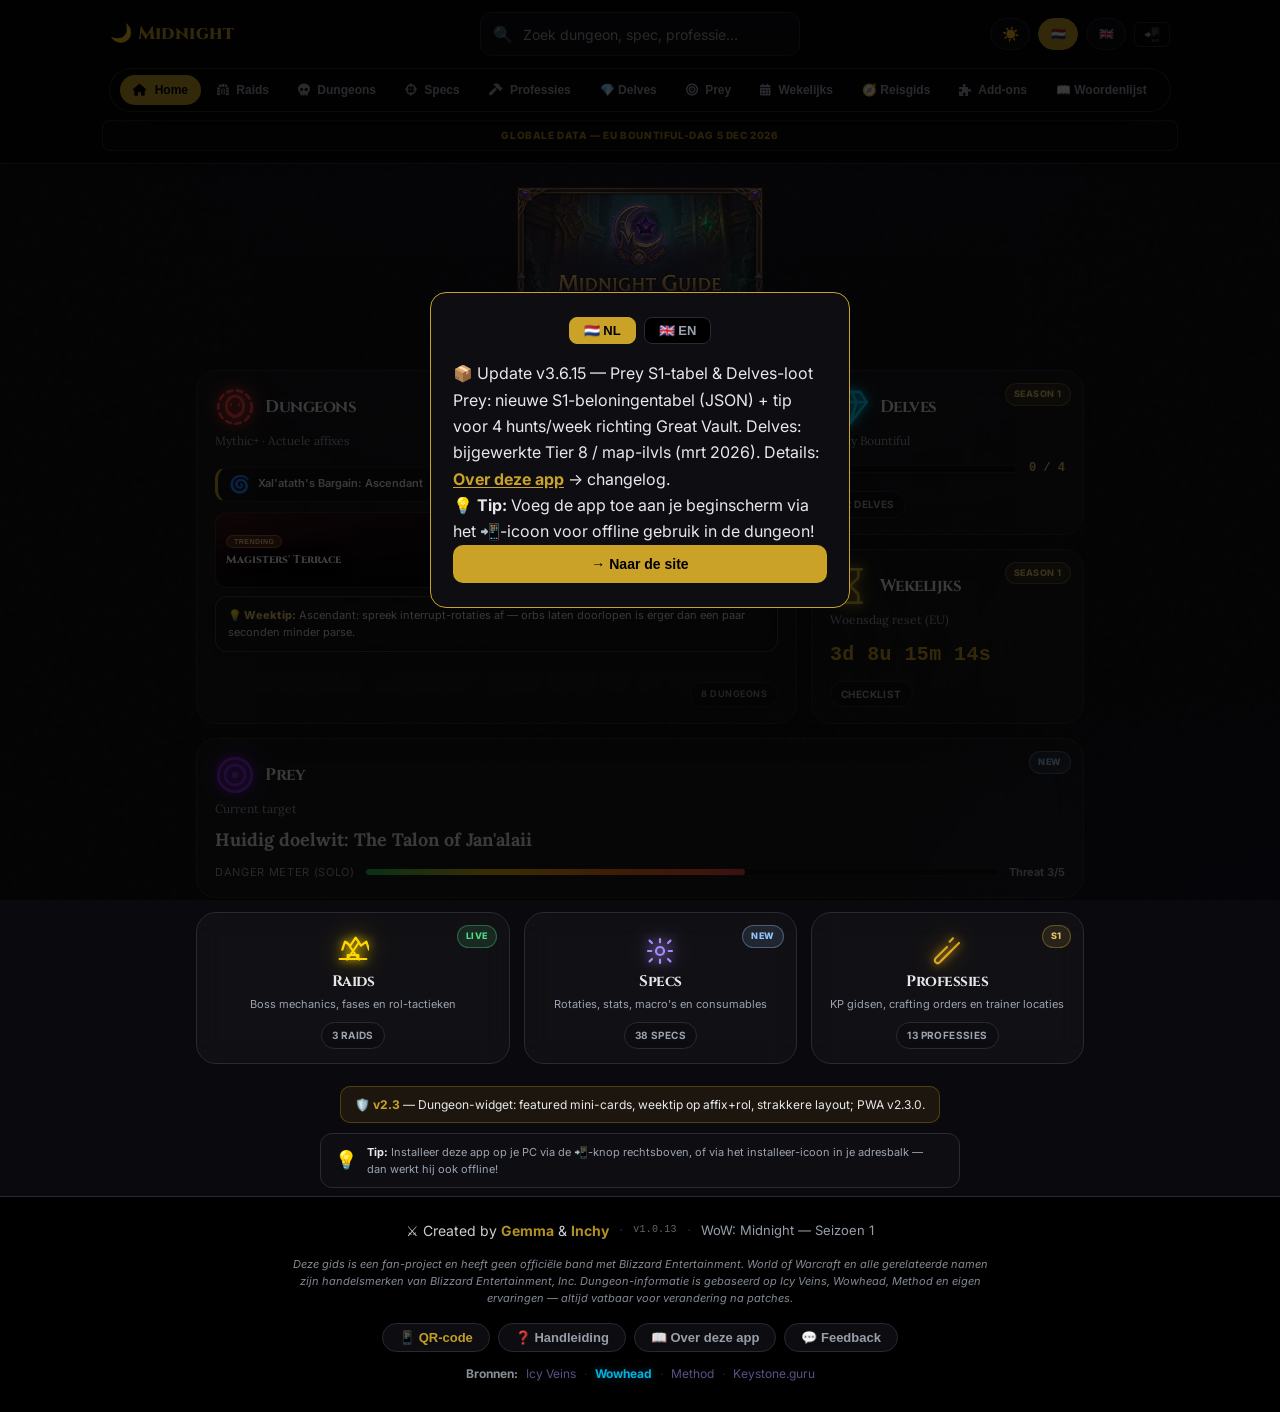
==== commit ad6b2a02: "addons update, inklapbaar" ====
--- a/index.html
+++ b/index.html
@@ -16,7 +16,7 @@
 <link rel="preconnect" href="https://fonts.gstatic.com" crossorigin>
 <link href="https://fonts.googleapis.com/css2?family=Cinzel:wght@500;600;700&family=Inter:wght@400;500;600;700;800&family=Lora:ital,wght@0,500;0,600;1,500&display=swap" rel="stylesheet">
   <link rel="stylesheet" href="https://cdnjs.cloudflare.com/ajax/libs/font-awesome/6.0.0/css/all.min.css">
-  <link rel="stylesheet" href="style.css?v=1.0.12">
+  <link rel="stylesheet" href="style.css?v=1.0.13">
   <style>
     /* Mythic BiS / verified consumables: altijd epic-paars (zelfs als DB zeldzaamheid groen/blauw is) */
     .bis-wowhead-track {
@@ -361,9 +361,9 @@
 </main>
 
 <!-- ══ DATA FILES ══ -->
-<script src="data/addons.js?v=1.0.12" defer></script>
-<script src="data/platynator-inchy-export.js?v=1.0.12" defer></script>
-<script src="data/delves.js?v=1.0.12" defer></script>
+<script src="data/addons.js?v=1.0.13" defer></script>
+<script src="data/platynator-inchy-export.js?v=1.0.13" defer></script>
+<script src="data/delves.js?v=1.0.13" defer></script>
 <!-- Season 1 dungeons (split files) -->
 <script src="data/dungeons/s1/windrunner_spire.js" defer></script>
 <script src="data/dungeons/s1/magisters_terrace.js" defer></script>
@@ -379,9 +379,9 @@
 <script src="data/dungeons/s1/voidscar_arena.js" defer></script>
 <script src="data/dungeons/s1/dungeons_bundle.js" defer></script>
 <script src="data/dungeons/s1/season1_shared.js" defer></script>
-<script src="data/raids/dreamrift.js?v=1.0.12" defer></script>
-<script src="data/raids/voidspire.js?v=1.0.12" defer></script>
-<script src="data/raids/march_on_queldanas.js?v=1.0.12" defer></script>
+<script src="data/raids/dreamrift.js?v=1.0.13" defer></script>
+<script src="data/raids/voidspire.js?v=1.0.13" defer></script>
+<script src="data/raids/march_on_queldanas.js?v=1.0.13" defer></script>
 <script src="data/professions/skinning.js" defer></script>
 <script src="data/professions/leatherworking.js" defer></script>
 <script src="data/professions/mining.js" defer></script>
@@ -396,12 +396,12 @@
 <script src="data/professions/kp_sources.js" defer></script>
 <script src="data/professions/kp_data.js" defer></script>
 <script src="data/affixes.js" defer></script>
-<script src="data/preyData.js?v=1.0.12" defer></script>
-<script src="data/preyTargets.js?v=1.0.12" defer></script>
-<script src="js/preyRotation.js?v=1.0.12" defer></script>
-<script src="data/prey-day-ensure.js?v=1.0.12" defer></script>
-<script src="data/portals.js?v=1.0.12" defer></script>
-<script src="data/help.js?v=1.0.12" defer></script>
+<script src="data/preyData.js?v=1.0.13" defer></script>
+<script src="data/preyTargets.js?v=1.0.13" defer></script>
+<script src="js/preyRotation.js?v=1.0.13" defer></script>
+<script src="data/prey-day-ensure.js?v=1.0.13" defer></script>
+<script src="data/portals.js?v=1.0.13" defer></script>
+<script src="data/help.js?v=1.0.13" defer></script>
 <script src="data/specs/cons_bis_data.js" defer></script>
 <script src="data/specs/bm_hunter.js" defer></script>
 <script src="data/specs/mm_hunter.js" defer></script>
@@ -443,16 +443,16 @@
 <script src="data/specs/devastation_evoker.js" defer></script>
 <script src="data/specs/preservation_evoker.js" defer></script>
 <script src="data/specs/augmentation_evoker.js" defer></script>
-<script src="data/specs.js?v=1.0.12" defer></script>
-<script src="data/midnight_bis_item_ids.js?v=1.0.12" defer></script>
-<script src="data/specs/universal_bis_attach.js?v=1.0.12" defer></script>
+<script src="data/specs.js?v=1.0.13" defer></script>
+<script src="data/midnight_bis_item_ids.js?v=1.0.13" defer></script>
+<script src="data/specs/universal_bis_attach.js?v=1.0.13" defer></script>
 <script src="data/professions/cooking.js" defer></script>
 <script src="data/professions/fishing.js" defer></script>
-<script src="js/constants.js?v=1.0.12" defer></script>
-<script src="js/ui.js?v=1.0.12" defer></script>
+<script src="js/constants.js?v=1.0.13" defer></script>
+<script src="js/ui.js?v=1.0.13" defer></script>
 
 <!-- ══ APP ══ -->
-<script src="js/app.js?v=1.0.12" defer></script>
+<script src="js/app.js?v=1.0.13" defer></script>
 
 <footer id="site-footer">
   <div class="footer-inner">
--- a/style.css
+++ b/style.css
@@ -1867,6 +1867,36 @@
     position:relative;
     overflow:hidden
   }
+  .addon-card.addon-card--accordion{padding:0}
+  .addon-accordion-strip{
+    display:flex;flex-wrap:wrap;align-items:flex-start;justify-content:space-between;gap:12px 14px;
+    padding:16px 18px 16px;
+    border-bottom:1px solid rgba(255,255,255,.06);
+    position:relative;z-index:1
+  }
+  .addon-card--accordion.is-expanded .addon-accordion-strip{border-bottom-color:rgba(255,255,255,.1)}
+  .addon-accordion-toggle{
+    flex:1;min-width:200px;display:flex;align-items:flex-start;gap:12px;margin:0;padding:0;
+    border:none;cursor:pointer;text-align:left;background:transparent;color:inherit;font-family:inherit;
+    transition:opacity .15s ease
+  }
+  .addon-accordion-toggle:hover{opacity:.95}
+  .addon-accordion-toggle:focus-visible{outline:2px solid var(--gold);outline-offset:2px;border-radius:8px}
+  .addon-accordion-toggle-text{display:flex;flex-direction:column;gap:0;min-width:0;flex:1}
+  .addon-card-name--accordion{display:block;margin:0;font-family:'Inter',sans-serif;font-size:clamp(18px,4vw,22px);font-weight:800;color:var(--text);letter-spacing:.02em;line-height:1.2}
+  .addon-accordion-chevron{
+    width:10px;height:10px;border-right:2px solid var(--muted);border-bottom:2px solid var(--muted);
+    transform:rotate(45deg);transition:transform .3s ease;margin:10px 2px 0 4px;flex-shrink:0;opacity:.85
+  }
+  .addon-card--accordion.is-expanded .addon-accordion-chevron{transform:rotate(-135deg);margin-top:14px}
+  .addon-accordion-actions{align-self:flex-start}
+  .addon-accordion-panel{
+    max-height:0;overflow:hidden;transition:max-height .45s cubic-bezier(0.4,0,0.2,1);
+    position:relative;z-index:1
+  }
+  .addon-card--accordion.is-expanded .addon-accordion-panel{max-height:12000px}
+  .addon-accordion-panel-inner{padding:4px 18px 22px}
+  body.light .addon-accordion-toggle:focus-visible{outline-color:var(--gold)}
   .addon-card::before{
     content:'';
     position:absolute;
@@ -1971,6 +2001,9 @@
   @media(max-width:520px){
     .addon-card-head{flex-direction:column}
     .addon-card-actions{width:100%;justify-content:flex-start}
+    .addon-accordion-strip{flex-direction:column;align-items:stretch}
+    .addon-accordion-toggle{min-width:0;width:100%}
+    .addon-accordion-actions{width:100%;justify-content:flex-start}
     .addon-link-btn{flex:1;min-width:calc(50% - 4px);justify-content:center}
   }
   .travel-screen-inner{padding-bottom:56px !important}
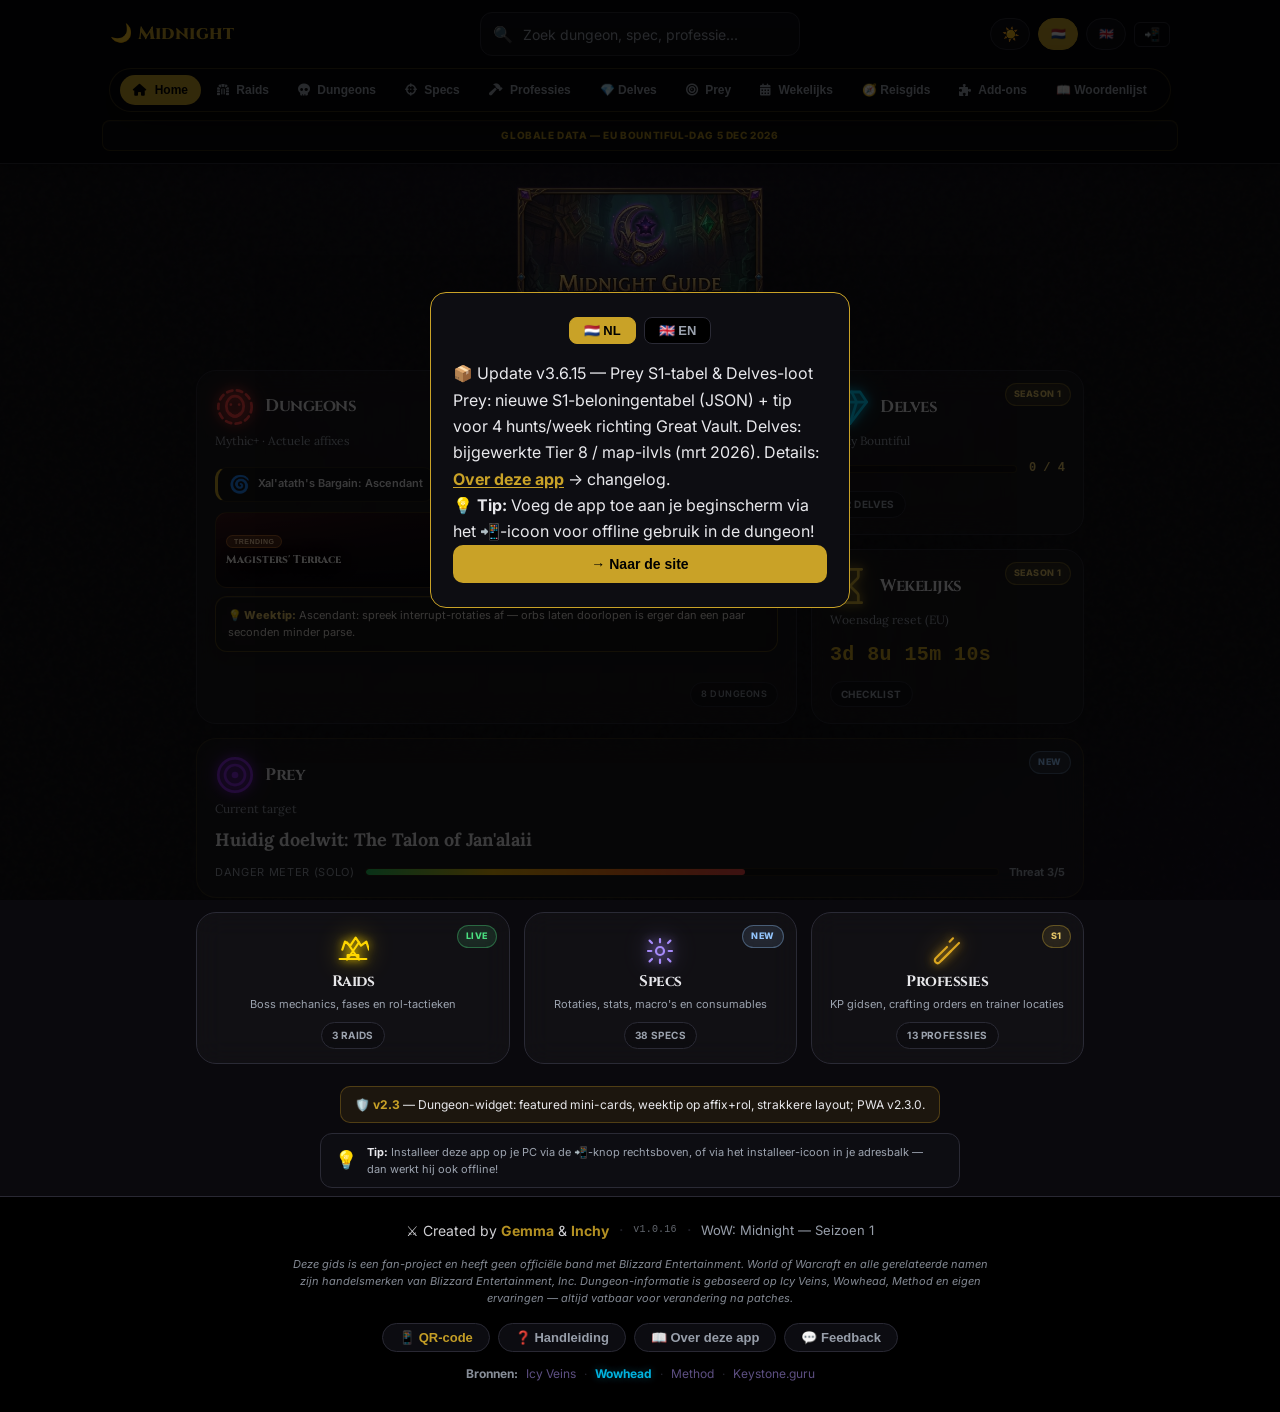
==== commit e6314cdf: "Addon MPT toegevoegd" ====
--- a/index.html
+++ b/index.html
@@ -16,7 +16,7 @@
 <link rel="preconnect" href="https://fonts.gstatic.com" crossorigin>
 <link href="https://fonts.googleapis.com/css2?family=Cinzel:wght@500;600;700&family=Inter:wght@400;500;600;700;800&family=Lora:ital,wght@0,500;0,600;1,500&display=swap" rel="stylesheet">
   <link rel="stylesheet" href="https://cdnjs.cloudflare.com/ajax/libs/font-awesome/6.0.0/css/all.min.css">
-  <link rel="stylesheet" href="style.css?v=1.0.13">
+  <link rel="stylesheet" href="style.css?v=1.0.16">
   <style>
     /* Mythic BiS / verified consumables: altijd epic-paars (zelfs als DB zeldzaamheid groen/blauw is) */
     .bis-wowhead-track {
@@ -361,9 +361,9 @@
 </main>
 
 <!-- ══ DATA FILES ══ -->
-<script src="data/addons.js?v=1.0.13" defer></script>
-<script src="data/platynator-inchy-export.js?v=1.0.13" defer></script>
-<script src="data/delves.js?v=1.0.13" defer></script>
+<script src="data/addons.js?v=1.0.16" defer></script>
+<script src="data/platynator-inchy-export.js?v=1.0.16" defer></script>
+<script src="data/delves.js?v=1.0.16" defer></script>
 <!-- Season 1 dungeons (split files) -->
 <script src="data/dungeons/s1/windrunner_spire.js" defer></script>
 <script src="data/dungeons/s1/magisters_terrace.js" defer></script>
@@ -379,9 +379,9 @@
 <script src="data/dungeons/s1/voidscar_arena.js" defer></script>
 <script src="data/dungeons/s1/dungeons_bundle.js" defer></script>
 <script src="data/dungeons/s1/season1_shared.js" defer></script>
-<script src="data/raids/dreamrift.js?v=1.0.13" defer></script>
-<script src="data/raids/voidspire.js?v=1.0.13" defer></script>
-<script src="data/raids/march_on_queldanas.js?v=1.0.13" defer></script>
+<script src="data/raids/dreamrift.js?v=1.0.16" defer></script>
+<script src="data/raids/voidspire.js?v=1.0.16" defer></script>
+<script src="data/raids/march_on_queldanas.js?v=1.0.16" defer></script>
 <script src="data/professions/skinning.js" defer></script>
 <script src="data/professions/leatherworking.js" defer></script>
 <script src="data/professions/mining.js" defer></script>
@@ -396,12 +396,12 @@
 <script src="data/professions/kp_sources.js" defer></script>
 <script src="data/professions/kp_data.js" defer></script>
 <script src="data/affixes.js" defer></script>
-<script src="data/preyData.js?v=1.0.13" defer></script>
-<script src="data/preyTargets.js?v=1.0.13" defer></script>
-<script src="js/preyRotation.js?v=1.0.13" defer></script>
-<script src="data/prey-day-ensure.js?v=1.0.13" defer></script>
-<script src="data/portals.js?v=1.0.13" defer></script>
-<script src="data/help.js?v=1.0.13" defer></script>
+<script src="data/preyData.js?v=1.0.16" defer></script>
+<script src="data/preyTargets.js?v=1.0.16" defer></script>
+<script src="js/preyRotation.js?v=1.0.16" defer></script>
+<script src="data/prey-day-ensure.js?v=1.0.16" defer></script>
+<script src="data/portals.js?v=1.0.16" defer></script>
+<script src="data/help.js?v=1.0.16" defer></script>
 <script src="data/specs/cons_bis_data.js" defer></script>
 <script src="data/specs/bm_hunter.js" defer></script>
 <script src="data/specs/mm_hunter.js" defer></script>
@@ -443,16 +443,16 @@
 <script src="data/specs/devastation_evoker.js" defer></script>
 <script src="data/specs/preservation_evoker.js" defer></script>
 <script src="data/specs/augmentation_evoker.js" defer></script>
-<script src="data/specs.js?v=1.0.13" defer></script>
-<script src="data/midnight_bis_item_ids.js?v=1.0.13" defer></script>
-<script src="data/specs/universal_bis_attach.js?v=1.0.13" defer></script>
+<script src="data/specs.js?v=1.0.16" defer></script>
+<script src="data/midnight_bis_item_ids.js?v=1.0.16" defer></script>
+<script src="data/specs/universal_bis_attach.js?v=1.0.16" defer></script>
 <script src="data/professions/cooking.js" defer></script>
 <script src="data/professions/fishing.js" defer></script>
-<script src="js/constants.js?v=1.0.13" defer></script>
-<script src="js/ui.js?v=1.0.13" defer></script>
+<script src="js/constants.js?v=1.0.16" defer></script>
+<script src="js/ui.js?v=1.0.16" defer></script>
 
 <!-- ══ APP ══ -->
-<script src="js/app.js?v=1.0.13" defer></script>
+<script src="js/app.js?v=1.0.16" defer></script>
 
 <footer id="site-footer">
   <div class="footer-inner">
--- a/style.css
+++ b/style.css
@@ -1856,6 +1856,11 @@
   .addons-hero{text-align:center;padding:16px 0 12px}
   .addons-hero-title{font-family:'Inter',sans-serif;font-size:clamp(20px,4.5vw,26px);font-weight:800;color:var(--gold);text-shadow:0 0 14px rgba(200,168,75,.35)}
   .addons-hero-sub{font-size:12px;color:var(--muted);margin-top:6px}
+  .addons-section-heading{
+    margin:22px 0 10px;font-family:'Inter',sans-serif;font-size:13px;font-weight:800;letter-spacing:.12em;text-transform:uppercase;
+    color:var(--gold);opacity:.92;border-bottom:1px solid rgba(255,255,255,.1);padding-bottom:8px
+  }
+  .addon-cards-accordion-root > .addons-section-heading:first-child{margin-top:4px}
   .addons-empty{font-size:13px;color:var(--muted);padding:20px;text-align:center}
   .addon-card{
     background:linear-gradient(165deg,rgba(22,18,40,.92) 0%,rgba(12,12,18,.94) 55%,rgba(10,14,22,.96) 100%);
@@ -1955,6 +1960,18 @@
   .addon-video-title{display:block;font-size:13px;font-weight:700;color:var(--text);line-height:1.45;margin-bottom:4px}
   .addon-video-cta{display:block;font-size:11px;font-weight:800;letter-spacing:.04em;color:var(--gold)}
   .addon-card-body{font-size:14px;line-height:1.6;color:var(--text);margin:0 0 4px}
+  .addon-mpt-shots{display:grid;grid-template-columns:1fr;gap:14px;margin-top:4px}
+  @media(min-width:720px){.addon-mpt-shots{grid-template-columns:1fr 1fr;gap:16px}}
+  .addon-mpt-shot-fig{margin:0;padding:0;border-radius:12px;overflow:hidden;border:1px solid rgba(200,168,75,.28);
+    background:rgba(0,0,0,.35);box-shadow:0 8px 28px rgba(0,0,0,.4),inset 0 1px 0 rgba(255,255,255,.05)
+  }
+  .addon-mpt-shot-img{display:block;width:100%;height:auto}
+  .addon-chat-cmd-row{display:flex;flex-wrap:wrap;align-items:center;gap:10px;margin-top:4px}
+  .addon-chat-cmd-code{
+    font-size:14px;font-weight:800;padding:8px 14px;border-radius:10px;
+    background:rgba(0,0,0,.4);border:1px solid rgba(200,168,75,.35);color:var(--gold)
+  }
+  .addon-cmd-copy-btn{font-size:12px !important;padding:8px 12px !important}
   .addon-section{margin-top:18px;padding-top:16px;border-top:1px solid rgba(255,255,255,.08)}
   .addon-section-title{margin:0 0 6px;font-family:'Inter',sans-serif;font-size:15px;font-weight:800;color:var(--gold);letter-spacing:.02em}
   .addon-section-kicker{margin:0 0 12px;font-size:12px;color:var(--muted);line-height:1.5}
